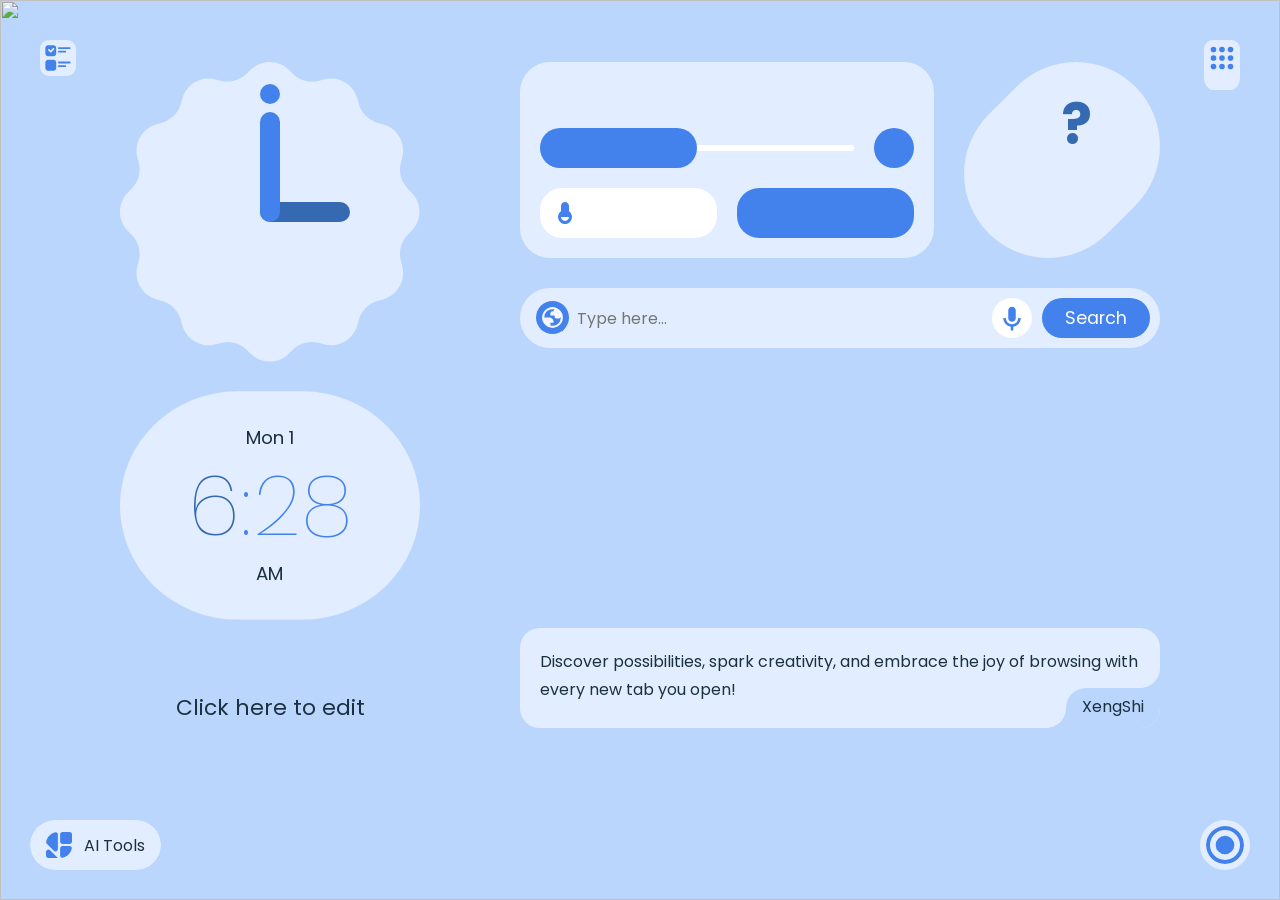
==== index.html @ 5e5c8380 "Add files via upload" ====
<!--
     Material You NewTab
     Copyright (c) 2023-2025 XengShi
     Licensed under the GNU General Public License v3.0 (GPL-3.0)
     You should have received a copy of the GNU General Public License along with this program.
     If not, see <https://www.gnu.org/licenses/>.
-->

<!DOCTYPE html>
<html lang="en">
  <head>
    <meta charset="UTF-8" />
    <meta content="width=device-width, initial-scale=1.0" name="viewport" />
    <meta
      name="google-site-verification"
      content="f80bboVVkBBgR-pRl_jZR6dnG7tuaYD4Fv4fSr3IhZE"
    />
    <title>New Tab</title>
    <link href="style.css" rel="stylesheet" />
    <link
      href="./favicon/icon48.png"
      id="favicon"
      rel="icon"
      type="image/png"
    />
    <style id="iconStyle"></style>
    <link
      rel="stylesheet"
      href="https://cdnjs.cloudflare.com/ajax/libs/weather-icons/2.0.12/css/weather-icons.min.css"
    />
    <script src="./scripts/Sortable.min.js"></script>

    <!-- SCRIPTS -->
    <script src="scripts/preload.js"></script>
    <script defer src="scripts/languages.js"></script>
    <script defer src="scripts/save-load-states.js"></script>
    <script defer src="scripts/menu-shortcut-page.js"></script>
    <!-- <script defer src="scripts/theme.js"></script> -->
    <script defer src="scripts/alert-modal.js"></script>
    <script defer src="scripts/wallpaper.js"></script>
    <script defer src="scripts/clock.js"></script>
    <script defer src="scripts/weather.js"></script>
    <script defer src="scripts/custom-text.js"></script>
    <script defer src="scripts/browser-utils.js"></script>
    <script defer src="scripts/search.js"></script>
    <script defer src="scripts/quotes.js"></script>
    <script defer src="scripts/shortcuts.js"></script>
    <script defer src="scripts/script.js"></script>
    <script defer src="scripts/search-suggestions.js"></script>
    <script defer src="scripts/ai-tools.js"></script>
    <script defer src="scripts/bookmarks.js"></script>
    <script defer src="scripts/todo-list.js"></script>
    <script defer src="scripts/google-apps.js"></script>
    <script defer src="scripts/voice-search.js"></script>
    <script defer src="scripts/backup-restore.js"></script>

    <!-- LANGUAGES SCRIPTS -->
    <script src="locales/pt.js"></script>
    <script src="locales/en.js"></script>
    <script src="locales/np.js"></script>
    <script src="locales/es.js"></script>
    <script src="locales/hi.js"></script>
    <script src="locales/hu.js"></script>
    <script src="locales/zh.js"></script>
    <script src="locales/zh_TW.js"></script>
    <script src="locales/cs.js"></script>
    <script src="locales/it.js"></script>
    <script src="locales/tr.js"></script>
    <script src="locales/bn.js"></script>
    <script src="locales/vi.js"></script>
    <script src="locales/ru.js"></script>
    <script src="locales/uz.js"></script>
    <script src="locales/ja.js"></script>
    <script src="locales/ko.js"></script>
    <script src="locales/idn.js"></script>
    <script src="locales/mr.js"></script>
    <script src="locales/fr.js"></script>
    <script src="locales/az.js"></script>
    <script src="locales/sl.js"></script>
    <script src="locales/ur.js"></script>
    <script src="locales/de.js"></script>
    <script src="locales/fa.js"></script>
  </head>

  <body>
    <!-- --------------------- Loading Screen Starting --------------------- -->
    <img src="./images/Loading.png" id="LoadingScreen" fetchpriority="high" />
    <!-- --------------------- ToDo List Setup Starting --------------------- -->
    <!-- ToDo Icon -->
    <div class="todoListCont" id="todoListCont">
      <svg
        id="todoIcon"
        xmlns="http://www.w3.org/2000/svg"
        class="dot-icon"
        width="36"
        height="36"
        viewBox="0 0 32 32"
      >
        <g style="transform: scale(0.85); transform-origin: center">
          <path
            d="M11,30H5c-1.7,0-3-1.3-3-3v-6c0-1.7,1.3-3,3-3h6c1.7,0,3,1.3,3,3v6C14,28.7,12.7,30,11,30z"
          />
          <path
            d="M29,6H17c-0.6,0-1-0.4-1-1s0.4-1,1-1h12c0.6,0,1,0.4,1,1S29.6,6,29,6z"
          />
          <path
            d="M24,10h-7c-0.6,0-1-0.4-1-1s0.4-1,1-1h7c0.6,0,1,0.4,1,1S24.6,10,24,10z"
          />
          <path
            d="M29,22H17c-0.6,0-1-0.4-1-1s0.4-1,1-1h12c0.6,0,1,0.4,1,1S29.6,22,29,22z"
          />
          <path
            d="M24,26h-7c-0.6,0-1-0.4-1-1s0.4-1,1-1h7c0.6,0,1,0.4,1,1S24.6,26,24,26z"
          />
          <path
            d="M11,2H5C3.3,2,2,3.3,2,5v6c0,1.7,1.3,3,3,3h6c1.7,0,3-1.3,3-3V5C14,3.3,12.7,2,11,2z M11.7,6.7l-3,3C8.5,9.9,8.3,10,8,10 S7.5,9.9,7.3,9.7l-2-2c-0.4-0.4-0.4-1,0-1.4s1-0.4,1.4,0L8,7.6l2.3-2.3c0.4-0.4,1-0.4,1.4,0S12.1,6.3,11.7,6.7z"
          />
        </g>
      </svg>
      <!-- Text to appear on hover -->
      <span class="tooltip-text" id="todoListHover">ToDo List</span>
    </div>

    <!-- Centered Icon Container -->
    <div id="todoContainer" class="todo-container" style="display: none">
      <h2 id="todoListHeading">To Do List</h2>
      <div class="searchbar-content">
        <input
          id="todoInput"
          placeholder="Add task..."
          type="text"
          autocomplete="off"
        />
        <div class="searchControls">
          <!-- Add Button -->
          <button id="todoAdd">+</button>
        </div>
      </div>
      <ul class="todolist" id="todoullist"></ul>
    </div>

    <!-- --------------------- Bookmark System --------------------- -->
    <div style="display: none">
      <svg
        id="folderIconTemplate"
        xmlns="http://www.w3.org/2000/svg"
        width="18"
        height="18"
        viewBox="0 0 24 24"
      >
        <path
          fill="none"
          stroke="currentColor"
          stroke-linecap="round"
          stroke-linejoin="round"
          stroke-width="2"
          d="M3 6v10.8c0 1.12 0 1.68.218 2.108a2 2 0 0 0 .874.874c.427.218.987.218 2.105.218h11.606c1.118 0 1.677 0 2.104-.218c.377-.192.683-.498.875-.874C21 18.48 21 17.92 21 16.8V9.2c0-1.12 0-1.68-.218-2.108a2 2 0 0 0-.874-.874C19.48 6 18.92 6 17.8 6H12M3 6h9M3 6a2 2 0 0 1 2-2h3.675c.489 0 .734 0 .964.055q.308.075.578.24c.202.124.375.297.72.643L12 6"
        />
      </svg>
    </div>

    <div class="bookmark-button" id="bookmarkButton">
      <svg
        xmlns="http://www.w3.org/2000/svg"
        width="24"
        height="24"
        viewBox="0 0 24 24"
      >
        <path
          fill-rule="evenodd"
          d="M7 2a3 3 0 0 0-3 3v15.138a1.5 1.5 0 0 0 2.244 1.303l5.26-3.006a1 1 0 0 1 .992 0l5.26 3.006A1.5 1.5 0 0 0 20 20.138V5a3 3 0 0 0-3-3z"
          clip-rule="evenodd"
        />
      </svg>
      <!-- Text to appear on hover -->
      <span class="tooltip-text" id="bookmarksHover">Bookmarks</span>
    </div>
    <div id="bookmarksContainer">
      <div id="bookmarkSidebar" class="bookmark-sidebar">
        <div class="topOutRoundCorner">
          <svg
            fill="none"
            height="100%"
            viewBox="0 0 30 30"
            width="100%"
            xmlns="http://www.w3.org/2000/svg"
          >
            <g clip-path="url(#clip0_208_15)">
              <path
                class="lessDark"
                clip-rule="evenodd"
                d="M30 0L0 0C16.5685 0 30 13.4315 30 30L30 0Z"
                fill="#FF429D"
                fill-rule="evenodd"
              />
            </g>
            <defs>
              <clipPath id="clip0_208_15">
                <rect fill="white" height="30" width="30" />
              </clipPath>
            </defs>
          </svg>
        </div>

        <div class="bookmark-sidebar-header">
          <h2 id="bookmarksHeading">Bookmarks</h2>
        </div>
        <div class="bookmark-search-container">
          <input
            type="text"
            id="bookmarkSearch"
            placeholder="Search bookmark"
          />
          <button id="clearSearchButton">✖</button>
        </div>
        <!-- Adding Sorting buttons along with View Container -->
        <div class="bookmark-controls-container">
          <div class="bookmark-control-group">
            <h3 id="bookmarkSortBy">Sort by</h3>
            <div class="button-group">
              <button id="sortAlphabetical" class="bookmark-sort-button active">
                A-Z
              </button>
              <button id="sortTimeAdded" class="bookmark-sort-button">
                Old-New
              </button>
            </div>
          </div>

          <div class="bookmark-control-group">
            <h3 id="bookmarkViewAs">View as</h3>
            <div class="button-group">
              <input type="checkbox" id="bookmarkGridCheckbox" hidden />
              <button id="bookmarkViewGrid" class="bookmark-view-as-button">
                Grid
              </button>
              <button id="bookmarkViewList" class="bookmark-view-as-button">
                List
              </button>
            </div>
          </div>
        </div>
        <ul id="bookmarkList"></ul>
      </div>
    </div>

    <!-- Edit Bookmark Modal -->
    <div id="editBookmarkModal">
      <div class="modal-content">
        <h2 id="editBookmarkHeading">Edit Bookmark</h2>

        <img id="editBookmarkFavicon" src="" alt="Favicon" />

        <div class="floating-label-field">
          <input type="text" id="editBookmarkName" autocomplete="off" />
          <label for="editBookmarkName" id="editBookmarkNameLabel"
            >Bookmark Name</label
          >
        </div>

        <div class="floating-label-field">
          <input type="url" id="editBookmarkURL" autocomplete="off" />
          <label for="editBookmarkURL" id="editBookmarkURLLabel"
            >Bookmark URL</label
          >
        </div>

        <div class="modal-buttons">
          <button id="saveBookmarkChanges">Save</button>
          <button id="cancelBookmarkEdit">Cancel</button>
        </div>
      </div>
    </div>

    <!----------------------- End of Bookmark System ----------------------->

    <!----------------------- Google App Menu Setup Starting ----------------------->
    <!-- 9 Dot Icon -->
    <div class="googleAppsCont" id="googleAppsCont">
      <svg
        class="dot-icon"
        xmlns="http://www.w3.org/2000/svg"
        width="36"
        height="36"
        viewBox="0 0 24 24"
      >
        <path
          d="M8 6a2 2 0 1 1-4 0 2 2 0 0 1 4 0m0 6a2 2 0 1 1-4 0 2 2 0 0 1 4 0m-2 8a2 2 0 1 0 0-4 2 2 0 0 0 0 4m8-14a2 2 0 1 1-4 0 2 2 0 0 1 4 0m-2 8a2 2 0 1 0 0-4 2 2 0 0 0 0 4m2 4a2 2 0 1 1-4 0 2 2 0 0 1 4 0m4-10a2 2 0 1 0 0-4 2 2 0 0 0 0 4m2 4a2 2 0 1 1-4 0 2 2 0 0 1 4 0m-2 8a2 2 0 1 0 0-4 2 2 0 0 0 0 4"
        />
      </svg>
      <!-- Text to appear on hover -->
      <span class="tooltip-text" id="googleAppsHover">Google Apps</span>
    </div>

    <!-- Centered Icon Container -->
    <div id="iconContainer" class="icon-container" style="display: none">
      <a href="https://myaccount.google.com/" class="icon-item">
        <div class="menuicon">
          <svg
            xmlns="http://www.w3.org/2000/svg"
            width="46"
            height="46"
            viewBox="0 0 24 24"
          >
            <path
              fill="currentColor"
              d="M12 4c-4.42 0-8 3.58-8 8c0 1.95.7 3.73 1.86 5.12a9.95 9.95 0 0 1 12.28 0A7.96 7.96 0 0 0 20 12c0-4.42-3.58-8-8-8m0 9c-1.93 0-3.5-1.57-3.5-3.5S10.07 6 12 6s3.5 1.57 3.5 3.5S13.93 13 12 13"
              opacity="0.3"
            />
            <path
              fill="currentColor"
              d="M12 2C6.48 2 2 6.48 2 12s4.48 10 10 10s10-4.48 10-10S17.52 2 12 2m0 18c-1.74 0-3.34-.56-4.65-1.5C8.66 17.56 10.26 17 12 17s3.34.56 4.65 1.5c-1.31.94-2.91 1.5-4.65 1.5m6.14-2.88a9.95 9.95 0 0 0-12.28 0A7.96 7.96 0 0 1 4 12c0-4.42 3.58-8 8-8s8 3.58 8 8c0 1.95-.7 3.73-1.86 5.12"
            />
            <path
              fill="currentColor"
              d="M12 5.93c-1.93 0-3.5 1.57-3.5 3.5s1.57 3.5 3.5 3.5s3.5-1.57 3.5-3.5s-1.57-3.5-3.5-3.5m0 5c-.83 0-1.5-.67-1.5-1.5s.67-1.5 1.5-1.5s1.5.67 1.5 1.5s-.67 1.5-1.5 1.5"
            />
          </svg>
        </div>
        <div class="label short">Account</div>
      </a>
      <a href="https://google.com/" class="icon-item">
        <div class="menuicon">
          <svg
            xmlns="http://www.w3.org/2000/svg"
            width="43"
            height="43"
            viewBox="-2 -2 24 24"
          >
            <path
              fill="currentColor"
              d="M4.376 8.068A6 6 0 0 0 4.056 10c0 .734.132 1.437.376 2.086a5.946 5.946 0 0 0 8.57 3.045h.001a5.96 5.96 0 0 0 2.564-3.043H10.22V8.132h9.605a10 10 0 0 1-.044 3.956a10 10 0 0 1-3.52 5.71A9.96 9.96 0 0 1 10 20A9.998 9.998 0 0 1 1.118 5.401A10 10 0 0 1 10 0c2.426 0 4.651.864 6.383 2.302l-3.24 2.652a5.948 5.948 0 0 0-8.767 3.114"
            />
          </svg>
        </div>
        <div class="label short">Search</div>
      </a>
      <a href="https://www.youtube.com/" class="icon-item">
        <div class="menuicon">
          <svg
            xmlns="http://www.w3.org/2000/svg"
            width="47"
            height="47"
            viewBox="1 0 24 24"
          >
            <g fill="none" fill-rule="evenodd">
              <path
                d="m12.593 23.258l-.011.002l-.071.035l-.02.004l-.014-.004l-.071-.035q-.016-.005-.024.005l-.004.01l-.017.428l.005.02l.01.013l.104.074l.015.004l.012-.004l.104-.074l.012-.016l.004-.017l-.017-.427q-.004-.016-.017-.018m.265-.113l-.013.002l-.185.093l-.01.01l-.003.011l.018.43l.005.012l.008.007l.201.093q.019.005.029-.008l.004-.014l-.034-.614q-.005-.018-.02-.022m-.715.002a.02.02 0 0 0-.027.006l-.006.014l-.034.614q.001.018.017.024l.015-.002l.201-.093l.01-.008l.004-.011l.017-.43l-.003-.012l-.01-.01z"
              />
              <path
                fill="currentColor"
                d="M12 4c.855 0 1.732.022 2.582.058l1.004.048l.961.057l.9.061l.822.064a3.8 3.8 0 0 1 3.494 3.423l.04.425l.075.91c.07.943.122 1.971.122 2.954s-.052 2.011-.122 2.954l-.075.91l-.04.425a3.8 3.8 0 0 1-3.495 3.423l-.82.063l-.9.062l-.962.057l-1.004.048A62 62 0 0 1 12 20a62 62 0 0 1-2.582-.058l-1.004-.048l-.961-.057l-.9-.062l-.822-.063a3.8 3.8 0 0 1-3.494-3.423l-.04-.425l-.075-.91A41 41 0 0 1 2 12c0-.983.052-2.011.122-2.954l.075-.91l.04-.425A3.8 3.8 0 0 1 5.73 4.288l.821-.064l.9-.061l.962-.057l1.004-.048A62 62 0 0 1 12 4m-2 5.575v4.85c0 .462.5.75.9.52l4.2-2.425a.6.6 0 0 0 0-1.04l-4.2-2.424a.6.6 0 0 0-.9.52Z"
              />
            </g>
          </svg>
        </div>
        <div class="label short">YouTube</div>
      </a>
      <a href="https://mail.google.com/" class="icon-item">
        <div class="menuicon">
          <svg
            xmlns="http://www.w3.org/2000/svg"
            width="46"
            height="46"
            viewBox="1 0 24 24"
          >
            <path
              fill="currentColor"
              d="M20 18h-2V9.25L12 13L6 9.25V18H4V6h1.2l6.8 4.25L18.8 6H20m0-2H4c-1.11 0-2 .89-2 2v12a2 2 0 0 0 2 2h16a2 2 0 0 0 2-2V6a2 2 0 0 0-2-2"
            />
          </svg>
        </div>
        <div class="label short">Gmail</div>
      </a>
      <a href="https://music.youtube.com/" class="icon-item">
        <div class="menuicon">
          <svg
            xmlns="http://www.w3.org/2000/svg"
            width="45"
            height="45"
            viewBox="1 0 24 24"
          >
            <g fill="currentColor" fill-rule="evenodd" clip-rule="evenodd">
              <path
                d="M8.217 8.286C9.265 7.254 10.514 6.743 12 6.743s2.735.51 3.783 1.543s1.562 2.258 1.562 3.714s-.514 2.68-1.562 3.713s-2.297 1.543-3.783 1.543s-2.735-.51-3.783-1.543S6.655 13.455 6.655 12s.514-2.682 1.562-3.714m6.977 3.715L10 14.91V9.088z"
              />
              <path
                d="M19.071 18.966Q22.001 16.08 22 12q0-4.081-2.929-6.967Q16.141 2.147 12 2.147T4.929 5.033T2 12q0 4.08 2.929 6.966q2.93 2.886 7.071 2.886q4.142 0 7.071-2.886M12 5.433c-1.827 0-3.407.644-4.702 1.92C6.002 8.63 5.345 10.19 5.345 12c0 1.809.657 3.37 1.953 4.646c1.295 1.276 2.874 1.92 4.702 1.92s3.407-.644 4.702-1.92c1.296-1.276 1.953-2.837 1.953-4.646c0-1.81-.657-3.37-1.953-4.647c-1.295-1.276-2.875-1.92-4.702-1.92"
              />
            </g>
          </svg>
        </div>
        <div class="label short">YTMusic</div>
      </a>
      <a href="https://maps.google.com/" class="icon-item">
        <div class="menuicon">
          <svg
            width="36"
            height="36"
            viewBox="0 0 16 16"
            xmlns="http://www.w3.org/2000/svg"
          >
            <path
              fill="currentColor"
              d="m 8 0 c -3.3125 0 -6 2.6875 -6 6 c 0.007812 0.710938 0.136719 1.414062 0.386719 2.078125 l -0.015625 -0.003906 c 0.636718 1.988281 3.78125 5.082031 5.625 6.929687 h 0.003906 v -0.003906 c 1.507812 -1.507812 3.878906 -3.925781 5.046875 -5.753906 c 0.261719 -0.414063 0.46875 -0.808594 0.585937 -1.171875 l -0.019531 0.003906 c 0.25 -0.664063 0.382813 -1.367187 0.386719 -2.078125 c 0 -3.3125 -2.683594 -6 -6 -6 z m 0 3.691406 c 1.273438 0 2.308594 1.035156 2.308594 2.308594 s -1.035156 2.308594 -2.308594 2.308594 c -1.273438 -0.003906 -2.304688 -1.035156 -2.304688 -2.308594 c -0.003906 -1.273438 1.03125 -2.304688 2.304688 -2.308594 z m 0 0"
            />
          </svg>
        </div>
        <div class="label short">Maps</div>
      </a>
      <a href="https://play.google.com/" class="icon-item">
        <div class="menuicon">
          <svg
            xmlns="http://www.w3.org/2000/svg"
            width="38"
            height="38"
            viewBox="0 0 16 16"
          >
            <path
              fill="currentColor"
              d="M14.222 9.374c1.037-.61 1.037-2.137 0-2.748L11.528 5.04 8.32 8l3.207 2.96zm-3.595 2.116L7.583 8.68 1.03 14.73c.201 1.029 1.36 1.61 2.303 1.055zM1 13.396V2.603L6.846 8zM1.03 1.27l6.553 6.05 3.044-2.81L3.333.215C2.39-.341 1.231.24 1.03 1.27"
            />
          </svg>
        </div>
        <div class="label short">Play</div>
      </a>
      <a href="https://drive.google.com/" class="icon-item">
        <div class="menuicon">
          <svg
            xmlns="http://www.w3.org/2000/svg"
            width="40"
            height="40"
            viewBox="0 0 24 24"
          >
            <path
              fill="currentColor"
              d="M12.01 1.485c-2.082 0-3.754.02-3.743.047.01.02 1.708 3.001 3.774 6.62l3.76 6.574h3.76c2.081 0 3.753-.02 3.742-.047-.005-.02-1.708-3.001-3.775-6.62l-3.76-6.574zm-4.76 1.73a789.828 789.861 0 0 0-3.63 6.319L0 15.868l1.89 3.298 1.885 3.297 3.62-6.335 3.618-6.33-1.88-3.287C8.1 4.704 7.255 3.22 7.25 3.214zm2.259 12.653-.203.348c-.114.198-.96 1.672-1.88 3.287a423.93 423.948 0 0 1-1.698 2.97c-.01.026 3.24.042 7.222.042h7.244l1.796-3.157c.992-1.734 1.85-3.23 1.906-3.323l.104-.167h-7.249z"
            />
          </svg>
        </div>
        <div class="label short">Drive</div>
      </a>
      <a href="https://photos.google.com/" class="icon-item">
        <div class="menuicon">
          <svg
            xmlns="http://www.w3.org/2000/svg"
            width="42"
            height="42"
            viewBox="0 0 256 256"
          >
            <g fill="currentColor">
              <path
                d="M192 88a63.7 63.7 0 0 1-14 40h-50V24a64 64 0 0 1 64 64M64 168a64 64 0 0 0 64 64V128H78a63.7 63.7 0 0 0-14 40"
                opacity=".2"
              />
              <path
                d="M232 120h-39.51A72 72 0 0 0 128 16a8 8 0 0 0-8 8v39.51A72 72 0 0 0 16 128a8 8 0 0 0 8 8h39.51A72 72 0 0 0 128 240a8 8 0 0 0 8-8v-39.51A72 72 0 0 0 240 128a8 8 0 0 0-8-8M120 223.43A56.09 56.09 0 0 1 72 168a55.3 55.3 0 0 1 10-32h38ZM120 120H32.57A56.09 56.09 0 0 1 88 72a55.3 55.3 0 0 1 32 10Zm16-87.43A56.09 56.09 0 0 1 184 88a55.3 55.3 0 0 1-10 32h-38ZM168 184a55.3 55.3 0 0 1-32-10v-38h87.43A56.09 56.09 0 0 1 168 184"
              />
            </g>
          </svg>
        </div>
        <div class="label short">Photos</div>
      </a>
      <a href="https://translate.google.com/" class="icon-item">
        <div class="menuicon">
          <svg
            xmlns="http://www.w3.org/2000/svg"
            width="40"
            height="40"
            viewBox="0 0 24 24"
          >
            <path
              fill="currentColor"
              d="m12 22-1-3H4q-.825 0-1.412-.587T2 17V4q0-.825.588-1.412T4 2h6l.875 3H20q.875 0 1.438.563T22 7v13q0 .825-.562 1.413T20 22zm-4.85-7.4q1.725 0 2.838-1.112T11.1 10.6q0-.2-.012-.362t-.063-.338h-3.95v1.55H9.3q-.2.7-.763 1.088t-1.362.387q-.975 0-1.675-.7T4.8 10.5t.7-1.725 1.675-.7q.45 0 .85.163t.725.487L9.975 7.55Q9.45 7 8.712 6.7T7.15 6.4q-1.675 0-2.863 1.188T3.1 10.5t1.188 2.913T7.15 14.6m6.7.5.55-.525q-.35-.425-.637-.825t-.563-.85zm1.25-1.275q.7-.825 1.063-1.575t.487-1.175h-3.975l.3 1.05h1q.2.375.475.813t.65.887M13 21h7q.45 0 .725-.288T21 20V7q0-.45-.275-.725T20 6h-8.825l1.175 4.05h1.975V9h1.025v1.05H19v1.025h-1.275q-.25.95-.75 1.85T15.8 14.6l2.725 2.675L17.8 18l-2.7-2.7-.9.925L15 19z"
            />
          </svg>
        </div>
        <div class="label short">Translate</div>
      </a>
      <a href="https://calendar.google.com/" class="icon-item">
        <div class="menuicon">
          <svg
            xmlns="http://www.w3.org/2000/svg"
            width="36"
            height="36"
            viewBox="0 0 24 24"
          >
            <path
              fill="currentColor"
              d="M18.316 5.684H24v12.632h-5.684zM5.684 24h12.632v-5.684H5.684zM18.316 5.684V0H1.895A1.894 1.894 0 0 0 0 1.895v16.421h5.684V5.684zm-7.207 6.25v-.065q.407-.216.687-.617c.28-.401.279-.595.279-.982q0-.568-.3-1.025a2.05 2.05 0 0 0-.832-.714 2.7 2.7 0 0 0-1.197-.257q-.9 0-1.481.467-.579.467-.793 1.078l1.085.452q.13-.374.413-.633.284-.258.767-.257.495 0 .816.264a.86.86 0 0 1 .322.703q0 .495-.36.778t-.886.284h-.567v1.085h.633q.611 0 1.02.327.407.327.407.843 0 .505-.387.832c-.387.327-.565.327-.924.327q-.527 0-.897-.311-.372-.312-.521-.881l-1.096.452q.268.923.977 1.401.707.479 1.538.477a2.84 2.84 0 0 0 1.293-.291q.574-.29.902-.794.327-.505.327-1.149 0-.643-.344-1.105a2.07 2.07 0 0 0-.881-.689m2.093-1.931.602.913L15 10.045v5.744h1.187V8.446h-.827zM22.105 0h-3.289v5.184H24V1.895A1.894 1.894 0 0 0 22.105 0m-3.289 23.5 4.684-4.684h-4.684zM0 22.105C0 23.152.848 24 1.895 24h3.289v-5.184H0z"
            />
          </svg>
        </div>
        <div class="label short">Calendar</div>
      </a>
      <a href="https://meet.google.com/" class="icon-item">
        <div class="menuicon">
          <svg
            xmlns="http://www.w3.org/2000/svg"
            viewBox="0 0 50 50"
            width="41"
            height="41"
          >
            <path
              fill="currentColor"
              d="M2 18L2 32 12 32 12 18zM39 9v4.31l-10 9V16H14V6h22C37.66 6 39 7.34 39 9zM29 27.69l10 9V41c0 1.66-1.34 3-3 3H14V34h15V27.69zM12 34v10H5c-1.657 0-3-1.343-3-3v-7H12zM12 6L12 16 2 16zM29 25L39 16 39 34zM49 9.25v31.5c0 .87-1.03 1.33-1.67.75L41 35.8V14.2l6.33-5.7C47.97 7.92 49 8.38 49 9.25z"
            />
          </svg>
        </div>
        <div class="label short">Meet</div>
      </a>
      <a href="https://chat.google.com/" class="icon-item">
        <div class="menuicon">
          <svg
            xmlns="http://www.w3.org/2000/svg"
            width="36"
            height="36"
            viewBox="0 0 24 24"
          >
            <path
              fill="currentColor"
              d="M1.637 0C.733 0 0 .733 0 1.637v16.5c0 .904.733 1.636 1.637 1.636h3.955v3.323c0 .804.97 1.207 1.539.638l3.963-3.96h11.27c.903 0 1.636-.733 1.636-1.637V5.592L18.408 0Zm3.955 5.592h12.816v8.59H8.455l-2.863 2.863Z"
            />
          </svg>
        </div>
        <div class="label short">Chat</div>
      </a>
      <a href="https://news.google.com/" class="icon-item">
        <div class="menuicon">
          <svg
            xmlns="http://www.w3.org/2000/svg"
            width="40"
            height="40"
            viewBox="0 0 24 24"
          >
            <path
              fill="currentColor"
              d="M21.267 21.2a.614.614 0 0 1-.613.613H3.344a.614.614 0 0 1-.612-.613V8.115a.614.614 0 0 1 .613-.613h17.309a.614.614 0 0 1 .613.613zm-3.032-3.42v-1.195a.08.08 0 0 0-.08-.08h-5.373v1.361h5.373a.08.08 0 0 0 .08-.083zm.817-2.587v-1.201a.08.08 0 0 0-.079-.082h-6.19v1.362h6.189a.08.08 0 0 0 .08-.078v-.004zm-.817-2.588V11.4a.08.08 0 0 0-.08-.08h-5.373v1.361h5.373a.08.08 0 0 0 .08-.079zM8.15 14.045v1.226h1.77c-.145.748-.804 1.292-1.77 1.292a1.976 1.976 0 0 1 0-3.95 1.77 1.77 0 0 1 1.253.49l.934-.932a3.14 3.14 0 0 0-2.187-.853 3.268 3.268 0 1 0 0 6.537c1.89 0 3.133-1.328 3.133-3.197a4 4 0 0 0-.052-.619zM2.27 7.654a.616.616 0 0 1 .613-.613h12.154l-1.269-3.49a.595.595 0 0 0-.743-.383L.368 7.775a.594.594 0 0 0-.323.775l2.225 6.112za.616.616 0 0 1 .613-.613h12.154l-1.269-3.49a.595.595 0 0 0-.743-.383L.368 7.775a.594.594 0 0 0-.323.775l2.225 6.112zm21.312-.31-8.803-2.37.751 2.067h5.584a.614.614 0 0 1 .613.613v8.794l2.247-8.365a.59.59 0 0 0-.392-.74m-4.496-1.675V2.795a.61.61 0 0 0-.611-.608H5.524a.61.61 0 0 0-.616.605v2.837l8.39-3.052a.594.594 0 0 1 .743.39l.544 1.497z"
            />
          </svg>
        </div>
        <div class="label short">News</div>
      </a>
      <a href="https://contacts.google.com/" class="icon-item">
        <div class="menuicon">
          <svg
            xmlns="http://www.w3.org/2000/svg"
            width="40"
            height="40"
            viewBox="0 0 24 24"
          >
            <path
              fill="currentColor"
              d="M4.625 22q-.4 0-.725-.325t-.325-.725v-2.625q0-2.25 1.4-3.975t3.6-2.2q-1 .7-1.55 1.762t-.55 2.288v4.75q0 .275.075.55t.25.5zM8.3 22q-.425 0-.737-.312t-.313-.738V16.2q0-1.75 1.238-2.975T11.475 12H16.2q1.75 0 2.975 1.225T20.4 16.2v1.6q0 1.75-1.225 2.975T16.2 22zM12 9.9q-1.65 0-2.8-1.15t-1.15-2.8 1.15-2.8T12 2t2.8 1.15 1.15 2.8-1.15 2.8T12 9.9"
            />
          </svg>
        </div>
        <div class="label short">Contacts</div>
      </a>
      <a href="https://myadcenter.google.com/" class="icon-item">
        <div class="menuicon">
          <svg
            xmlns="http://www.w3.org/2000/svg"
            width="40"
            height="40"
            viewBox="0 0 24 24"
          >
            <path
              fill="currentColor"
              d="M10.275 12q-.7 0-1.15-.525T8.8 10.25l.3-1.8q.2-1.075 1.013-1.763T12 6q1.1 0 1.913.688t1.012 1.762l.3 1.8q.125.7-.325 1.225T13.75 12zm.6-2h2.275l-.2-1.225q-.05-.35-.325-.562T12 8t-.612.213-.313.562zM3.1 12.975q-.575.025-.988-.225t-.537-.775q-.05-.225-.025-.45t.125-.425q0 .025-.025-.1-.05-.05-.25-.6-.05-.3.075-.575T1.8 9.35l.05-.05q.05-.475.388-.8t.837-.325q.075 0 .475.1l.075-.025q.125-.125.325-.187T4.375 8q.275 0 .488.088t.337.262q.025 0 .038.013t.037.012q.35.025.612.212t.388.513q.05.175.038.338t-.063.312q0 .025.025.1.175.175.275.388t.1.437q0 .1-.15.525-.025.05 0 .1l.05.4q0 .525-.437.9t-1.063.375zM20 13q-.825 0-1.412-.587T18 11q0-.3.088-.562t.237-.513l-.7-.625q-.25-.2-.088-.5T18 8.5h2q.825 0 1.413.588T22 10.5v.5q0 .825-.587 1.413T20 13M0 17v-.575q0-1.1 1.113-1.763T4 14q.325 0 .625.013t.575.062q-.35.5-.525 1.075T4.5 16.375V18H1q-.425 0-.712-.288T0 17m6 0v-.625q0-1.625 1.663-2.625t4.337-1q2.7 0 4.35 1T18 16.375V17q0 .425-.288.713T17 18H7q-.425 0-.712-.288T6 17m14-3q1.8 0 2.9.663t1.1 1.762V17q0 .425-.288.713T23 18h-3.5v-1.625q0-.65-.162-1.225t-.488-1.075q.275-.05.563-.062T20 14m-8 .75q-1.425 0-2.55.375T8.125 16H15.9q-.225-.5-1.338-.875T12 14.75M12.025 9"
            />
          </svg>
        </div>
        <div class="label short one">My Ad Ce...</div>
        <div class="label full">My Ad<br />Center</div>
      </a>
      <a href="https://business.google.com/" class="icon-item">
        <div class="menuicon">
          <svg
            xmlns="http://www.w3.org/2000/svg"
            width="40"
            height="40"
            viewBox="0 0 24 24"
          >
            <path
              fill="currentColor"
              d="M22 8.5c0 1.37-1.12 2.5-2.5 2.5S17 9.87 17 8.5c0 1.37-1.12 2.5-2.5 2.5S12 9.87 12 8.5c0 1.37-1.12 2.5-2.5 2.5S7 9.87 7 8.5C7 9.87 5.88 11 4.5 11S2 9.87 2 8.5l1.39-5.42S3.68 2 4.7 2h14.6c1.02 0 1.31 1.08 1.31 1.08zm-1 3.7V20c0 1.1-.9 2-2 2H5c-1.1 0-2-.9-2-2v-7.8a3.96 3.96 0 0 0 4-.58c.69.55 1.56.88 2.5.88.95 0 1.82-.33 2.5-.88.69.55 1.56.88 2.5.88.95 0 1.82-.33 2.5-.88.68.55 1.56.88 2.5.88.53 0 1.04-.11 1.5-.3m-2 5.13c0-.2 0-.41-.05-.63l-.03-.16h-2.97v1.17h1.81c-.06.22-.14.44-.31.62-.33.33-.78.51-1.26.51-.5 0-.99-.21-1.35-.56-.69-.71-.69-1.86.02-2.58.69-.7 1.83-.7 2.55-.03l.14.13.84-.85-.16-.14c-.56-.52-1.3-.81-2.08-.81h-.01c-.81 0-1.57.31-2.14.87-.59.58-.92 1.34-.92 2.13 0 .8.31 1.54.88 2.09a3.2 3.2 0 0 0 2.22.91h.02c.8 0 1.51-.29 2.03-.8.47-.48.77-1.2.77-1.87"
            />
          </svg>
        </div>
        <div class="label short one">Business ...</div>
        <div class="label full">Business<br />Profile</div>
      </a>
      <a href="https://google.com/shopping/" class="icon-item">
        <div class="menuicon">
          <svg
            xmlns="http://www.w3.org/2000/svg"
            width="39"
            height="39"
            viewBox="0 0 24 24"
          >
            <path
              fill="currentColor"
              d="M11.175 22q-.375 0-.75-.15t-.675-.45L2.6 14.25q-.3-.3-.438-.663t-.137-.737t.138-.75t.437-.675L11.4 2.6q.275-.275.65-.438T12.825 2H20q.825 0 1.413.587T22 4v7.175q0 .4-.15.763t-.425.637L12.6 21.4q-.3.3-.675.45t-.75.15M17.5 8q.625 0 1.063-.437T19 6.5t-.437-1.062T17.5 5t-1.062.438T16 6.5t.438 1.063T17.5 8"
            />
          </svg>
        </div>
        <div class="label short">Shopping</div>
      </a>

      <div class="separator"></div>

      <a href="https://docs.google.com/document/" class="icon-item">
        <div class="menuicon">
          <svg
            xmlns="http://www.w3.org/2000/svg"
            width="39"
            height="39"
            viewBox="0 0 24 24"
          >
            <path
              fill="currentColor"
              d="M14.727 6.727H14V0H4.91c-.905 0-1.637.732-1.637 1.636v20.728c0 .904.732 1.636 1.636 1.636h14.182c.904 0 1.636-.732 1.636-1.636V6.727zm-.545 10.455H7.09v-1.364h7.09v1.364zm2.727-3.273H7.091v-1.364h9.818zm0-3.273H7.091V9.273h9.818zM14.727 6h6l-6-6z"
            />
          </svg>
        </div>
        <div class="label short">Docs</div>
      </a>
      <a href="https://docs.google.com/spreadsheets/" class="icon-item">
        <div class="menuicon">
          <svg
            xmlns="http://www.w3.org/2000/svg"
            width="39"
            height="39"
            viewBox="0 0 24 24"
          >
            <path
              fill="currentColor"
              d="M11.318 12.545H7.91v-1.909h3.41v1.91zM14.728 0v6h6zm1.363 10.636h-3.41v1.91h3.41zm0 3.273h-3.41v1.91h3.41zM20.727 6.5v15.864c0 .904-.732 1.636-1.636 1.636H4.909a1.636 1.636 0 0 1-1.636-1.636V1.636C3.273.732 4.005 0 4.909 0h9.318v6.5zm-3.273 2.773H6.545v7.909h10.91v-7.91zm-6.136 4.636H7.91v1.91h3.41v-1.91z"
            />
          </svg>
        </div>
        <div class="label short">Sheets</div>
      </a>
      <a href="https://docs.google.com/presentation/" class="icon-item">
        <div class="menuicon">
          <svg
            xmlns="http://www.w3.org/2000/svg"
            width="39"
            height="39"
            viewBox="0 0 24 24"
          >
            <path
              fill="currentColor"
              d="M16.09 15.273H7.91v-4.637h8.18zm1.728-8.523h2.91v15.614c0 .904-.733 1.636-1.637 1.636H4.909a1.636 1.636 0 0 1-1.636-1.636V1.636C3.273.732 4.005 0 4.909 0h9.068v6.75zm-.363 2.523H6.545v7.363h10.91zm-2.728-5.979V6h6.001l-6-6v3.294z"
            />
          </svg>
        </div>
        <div class="label short">Slides</div>
      </a>
      <a href="https://docs.google.com/forms/" class="icon-item">
        <div class="menuicon">
          <svg
            xmlns="http://www.w3.org/2000/svg"
            width="39"
            height="39"
            viewBox="0 0 24 24"
          >
            <path
              fill="currentColor"
              d="M14.727 6h6l-6-6zm0 .727H14V0H4.91c-.905 0-1.637.732-1.637 1.636v20.728c0 .904.732 1.636 1.636 1.636h14.182c.904 0 1.636-.732 1.636-1.636V6.727zM7.91 17.318a.819.819 0 1 1 .001-1.638.819.819 0 0 1 0 1.638zm0-3.273a.819.819 0 1 1 .001-1.637.819.819 0 0 1 0 1.637zm0-3.272a.819.819 0 1 1 .001-1.638.819.819 0 0 1 0 1.638zm9 6.409h-6.818v-1.364h6.818zm0-3.273h-6.818v-1.364h6.818zm0-3.273h-6.818V9.273h6.818z"
            />
          </svg>
        </div>
        <div class="label short">Forms</div>
      </a>
      <a href="https://keep.google.com/" class="icon-item">
        <div class="menuicon">
          <svg
            xmlns="http://www.w3.org/2000/svg"
            width="39"
            height="39"
            viewBox="0 0 24 24"
          >
            <path
              fill="currentColor"
              d="M4.908 0c-.904 0-1.635.733-1.635 1.637v20.726c0 .904.732 1.637 1.635 1.637H19.09c.904 0 1.637-.733 1.637-1.637V6.5h-6.5V0zm9.819 0v6h6zM11.97 8.229c.224 0 .571.031.765.072.2.04.576.185.842.312.828.414 1.467 1.164 1.774 2.088.168.511.188 1.34.05 1.865a3.75 3.75 0 0 1-1.277 1.952l-.25.193h-1.87c-2.134 0-1.931.042-2.478-.494a3.35 3.35 0 0 1-.984-1.844c-.148-.766-.053-1.437.32-2.203.19-.399.303-.556.65-.899.68-.679 1.513-1.037 2.458-1.042m-1.866 7.863h3.781v1.328h-3.779v-1.328z"
            />
          </svg>
        </div>
        <div class="label short">Keep</div>
      </a>
      <a href="https://google.com/finance/" class="icon-item">
        <div class="menuicon">
          <svg
            xmlns="http://www.w3.org/2000/svg"
            width="40"
            height="40"
            viewBox="0 0 24 24"
          >
            <path
              fill="currentColor"
              d="M8 11.75V7.5q0-.625.438-1.062T9.5 6t1.063.438T11 7.5v4.25q0 .625-.437 1.063T9.5 13.25t-1.062-.437T8 11.75m5-.225V3.5q0-.625.438-1.062T14.5 2t1.063.438T16 3.5v8.025q0 .75-.462 1.125t-1.038.375-1.037-.375T13 11.525m-10 3.45V11.5q0-.625.438-1.062T4.5 10t1.063.438T6 11.5v3.475q0 .75-.462 1.125t-1.038.375-1.037-.375T3 14.975m2.4 6.075q-.65 0-.913-.612T4.7 19.35l4.1-4.1q.275-.275.663-.3t.687.25L13 17.65l5.6-5.6H18q-.425 0-.712-.288T17 11.05t.288-.712.712-.288h3q.425 0 .713.288t.287.712v3q0 .425-.288.713T21 15.05t-.712-.288T20 14.05v-.6l-6.25 6.25q-.275.275-.663.3t-.687-.25L9.55 17.3 6.1 20.75q-.125.125-.312.213t-.388.087"
            />
          </svg>
        </div>
        <div class="label short">Finance</div>
      </a>
      <a href="https://ads.google.com/" class="icon-item">
        <div class="menuicon">
          <svg
            xmlns="http://www.w3.org/2000/svg"
            width="42"
            height="42"
            viewBox="0 0 48 48"
          >
            <defs>
              <mask id="ipTGoogleAds0">
                <g fill="none" stroke="#fff" stroke-width="4">
                  <path
                    fill="#555"
                    d="M41.355 34.153L29.522 8.776a6 6 0 0 0-10.876 5.072L30.48 39.224a6 6 0 1 0 10.876-5.071Z"
                  />
                  <path
                    stroke-linecap="round"
                    d="M23.438 26.536L17.52 39.224a6 6 0 0 1-7.974 2.902v0a6 6 0 0 1-2.902-7.973L18.374 9"
                  />
                  <circle
                    cx="12.083"
                    cy="36.688"
                    r="6"
                    fill="#555"
                    transform="rotate(25 12.083 36.688)"
                  />
                </g>
              </mask>
            </defs>
            <path
              fill="currentColor"
              d="M0 0h48v48H0z"
              mask="url(#ipTGoogleAds0)"
            />
          </svg>
        </div>
        <div class="label short">Google Ads</div>
      </a>
      <a href="https://analytics.google.com/" class="icon-item">
        <div class="menuicon">
          <svg
            xmlns="http://www.w3.org/2000/svg"
            width="37"
            height="37"
            viewBox="0 0 24 24"
          >
            <path
              fill="currentColor"
              d="M22.84 2.998v17.999a2.983 2.983 0 0 1-2.967 2.998 3 3 0 0 1-.368-.02 3.06 3.06 0 0 1-2.61-3.1V3.12A3.06 3.06 0 0 1 19.51.02a2.983 2.983 0 0 1 3.329 2.978zM4.133 18.055a2.973 2.973 0 1 0 0 5.945 2.973 2.973 0 0 0 0-5.945m7.872-9.01h-.05a3.06 3.06 0 0 0-2.892 3.126v7.985c0 2.167.954 3.482 2.35 3.763a2.978 2.978 0 0 0 3.57-2.927v-8.959a2.983 2.983 0 0 0-2.978-2.988"
            />
          </svg>
        </div>
        <div class="label short one">Google A...</div>
        <div class="label full">Google<br />Analytics</div>
      </a>
      <a href="https://passwords.google.com/" class="icon-item">
        <div class="menuicon">
          <svg
            xmlns="http://www.w3.org/2000/svg"
            width="40"
            height="40"
            viewBox="0 0 24 24"
          >
            <path
              fill="currentColor"
              d="M11.71 10.33C11.01 8.34 9.11 7 7 7c-2.76 0-5 2.24-5 5s2.24 5 5 5c2.11 0 4.01-1.34 4.71-3.33l.23-.67H18v4h2v-4h2v-2H11.94zM7 15c-1.65 0-3-1.35-3-3s1.35-3 3-3 3 1.35 3 3-1.35 3-3 3"
              opacity=".3"
            />
            <path
              fill="currentColor"
              d="M7 5c-3.86 0-7 3.14-7 7s3.14 7 7 7c2.72 0 5.17-1.58 6.32-4H16v4h6v-4h2V9H13.32C12.17 6.58 9.72 5 7 5m15 8h-2v4h-2v-4h-6.06l-.23.67C11.01 15.66 9.11 17 7 17c-2.76 0-5-2.24-5-5s2.24-5 5-5c2.11 0 4.01 1.34 4.71 3.33l.23.67H22zM7 9c-1.65 0-3 1.35-3 3s1.35 3 3 3 3-1.35 3-3-1.35-3-3-3m0 4c-.55 0-1-.45-1-1s.45-1 1-1 1 .45 1 1-.45 1-1 1"
            />
          </svg>
        </div>
        <div class="label short one">Password ...</div>
        <div class="label full">Password<br />Manager</div>
      </a>
      <a href="https://one.google.com/" class="icon-item">
        <div class="menuicon">
          <svg
            xmlns="http://www.w3.org/2000/svg"
            width="43"
            height="43"
            viewBox="0 0 24 24"
          >
            <g
              fill="none"
              stroke="currentColor"
              stroke-linecap="round"
              stroke-linejoin="round"
              stroke-width="2"
            >
              <path d="M11 5v13.982a2 2 0 0 0 4 0V5a2 2 0 1 0-4 0" />
              <path
                d="M6.63 8.407a2.125 2.125 0 0 0-.074 2.944c.77.834 2.051.869 2.862.077l4.95-4.834c.812-.792.846-2.11.076-2.945a1.984 1.984 0 0 0-2.861-.077z"
              />
            </g>
          </svg>
        </div>
        <div class="label short one">Google O...</div>
        <div class="label full">Google<br />One</div>
      </a>
      <a href="https://google.com/travel/" class="icon-item">
        <div class="menuicon">
          <svg
            xmlns="http://www.w3.org/2000/svg"
            width="43"
            height="43"
            viewBox="0 0 24 24"
          >
            <path
              fill="currentColor"
              d="M11 6h2V4h-2zm1 6q-1.9 0-3.625-.788T5 9.45V8q0-.825.588-1.412T7 6h2V3q0-.425.288-.712T10 2h4q.425 0 .713.288T15 3v3h2q.825 0 1.413.588T19 8v1.45q-1.65.975-3.375 1.763T12 12m-5 9q-.825 0-1.412-.587T5 19v-7.3q1.4.85 2.888 1.45t3.112.8V14q0 .425.288.713T12 15t.713-.288T13 14v-.05q1.625-.2 3.113-.8T19 11.7V19q0 .825-.587 1.413T17 21q0 .425-.288.713T16 22q-.4 0-.562-.363T15 21H9q0 .425-.288.713T8 22q-.4 0-.562-.363T7 21"
            />
          </svg>
        </div>
        <div class="label short">Travel</div>
      </a>
      <a href="https://classroom.google.com/" class="icon-item">
        <div class="menuicon">
          <svg
            xmlns="http://www.w3.org/2000/svg"
            width="36"
            height="36"
            viewBox="0 0 24 24"
          >
            <path
              fill="currentColor"
              d="M1.637 1.637C.732 1.637 0 2.369 0 3.273v17.454c0 .904.732 1.636 1.637 1.636h20.726c.905 0 1.637-.732 1.637-1.636V3.273c0-.904-.732-1.636-1.637-1.636zm.545 2.181h19.636v16.364h-2.726v-1.09h-4.91v1.09h-12zM12 8.182a1.636 1.636 0 1 0 0 3.273 1.636 1.636 0 1 0 0-3.273m-4.363 1.91c-.678 0-1.229.55-1.229 1.226a1.228 1.228 0 0 0 2.455 0c0-.677-.549-1.226-1.226-1.226m8.726 0a1.227 1.227 0 1 0 0 2.453 1.227 1.227 0 0 0 0-2.453M12 12.545c-1.179 0-2.413.401-3.148 1.006a4.1 4.1 0 0 0-1.215-.188c-1.314 0-2.729.695-2.729 1.559v.896h14.184v-.896c0-.864-1.415-1.559-2.729-1.559-.41 0-.83.068-1.215.188-.735-.605-1.969-1.006-3.148-1.006"
            />
          </svg>
        </div>
        <div class="label short">Classroom</div>
      </a>
      <a href="https://books.google.com/" class="icon-item">
        <div class="menuicon">
          <svg
            xmlns="http://www.w3.org/2000/svg"
            width="41"
            height="41"
            viewBox="0 0 24 24"
          >
            <path
              fill="currentColor"
              d="M18 22a2 2 0 0 0 2-2V4a2 2 0 0 0-2-2h-6v7L9.5 7.5 7 9V2H6a2 2 0 0 0-2 2v16a2 2 0 0 0 2 2z"
            />
          </svg>
        </div>
        <div class="label short">Books</div>
      </a>
      <a href="https://blogger.com/" class="icon-item">
        <div class="menuicon">
          <svg
            xmlns="http://www.w3.org/2000/svg"
            width="37"
            height="37"
            viewBox="0 0 24 24"
          >
            <path
              fill="currentColor"
              d="M21.976 24H2.026C.9 24 0 23.1 0 21.976V2.026C0 .9.9 0 2.025 0H22.05C23.1 0 24 .9 24 2.025v19.95C24 23.1 23.1 24 21.976 24M12 3.975H9A5.025 5.025 0 0 0 3.975 9v6A5.025 5.025 0 0 0 9 20.024h6A5.025 5.025 0 0 0 20.024 15v-3.975c0-.6-.45-1.05-1.05-1.05H18a.995.995 0 0 1-.976-.976A5.025 5.025 0 0 0 12 3.973zm3.074 12H9c-.525 0-.975-.45-.975-.975s.45-.976.975-.976h6.074c.526 0 .977.45.977.976s-.45.976-.975.976zm-2.55-7.95c.527 0 .976.45.976.975s-.45.975-.975.975h-3.6c-.525 0-.976-.45-.976-.975s.45-.975.975-.975z"
            />
          </svg>
        </div>
        <div class="label short">Blogger</div>
      </a>
      <a href="https://earth.google.com/" class="icon-item">
        <div class="menuicon">
          <svg
            xmlns="http://www.w3.org/2000/svg"
            width="43"
            height="43"
            viewBox="0 0 24 24"
          >
            <path
              fill="currentColor"
              d="M12 12.14c-.91-1.37-1.86-2.36-2.86-2.95-1-.6-1.87-.81-2.64-.64-.73.18-1.36.59-1.86 1.25-.44.59-.64 1.26-.64 2.01V12c0 .78.11 1.58.36 2.39.09.25.14.25.19 0 .12-.62.41-1.08.86-1.36.46-.28 1.06-.27 1.81.02.75.3 1.48.95 2.2 1.9 1.28 1.72 2.78 2.77 4.5 3.14 2.22.32 3.89-.39 5.02-2.09.31-.61.56-1.14.7-1.61.09-.31.05-.34-.14-.09-.47.62-1.1 1.03-1.9 1.2-.8.2-1.71 0-2.74-.5-1.03-.57-1.98-1.5-2.86-2.86m4.97-3.98c-1.56-2.35-3.25-3.66-5.06-3.99-1.44-.22-3 .28-4.69 1.5-.22.16-.32.24-.31.26.02.02.15-.04.4-.16 2.5-1.22 4.91.06 7.22 3.84.5.84 1.02 1.5 1.57 1.97s1.06.75 1.55.84c.48.08.92.08 1.31-.04.39-.13.74-.33 1.04-.61 0-.6-.09-1.27-.31-1.97-.5.12-.95.08-1.34-.12-.39-.18-.85-.71-1.38-1.52M12 2c2.75 0 5.1 1 7.05 2.95S22 9.25 22 12s-1 5.1-2.95 7.05S14.75 22 12 22s-5.1-1-7.05-2.95S2 14.75 2 12s1-5.1 2.95-7.05S9.25 2 12 2"
            />
          </svg>
        </div>
        <div class="label short">Earth</div>
      </a>
      <a href="https://artsandculture.google.com/" class="icon-item">
        <div class="menuicon">
          <svg
            xmlns="http://www.w3.org/2000/svg"
            width="43"
            height="43"
            viewBox="0 0 24 24"
          >
            <path
              fill="currentColor"
              d="M12 2C6.5 2 2 6.5 2 12s4.5 10 10 10 10-4.5 10-10S17.5 2 12 2m5 15H7v-2h10zm-9-3v-3h2v3zm3 0v-3h2v3zm3 0v-3h2v3zm3-4H7V8.5L12 6l5 2.5z"
            />
          </svg>
        </div>
        <div class="label short one">Arts and ...</div>
        <div class="label full">Arts and<br />Culture</div>
      </a>
      <a href="https://google.com/save/" class="icon-item">
        <div class="menuicon">
          <svg
            xmlns="http://www.w3.org/2000/svg"
            width="42"
            height="42"
            viewBox="0 0 24 24"
          >
            <path
              fill="currentColor"
              stroke="currentColor"
              stroke-linecap="round"
              stroke-linejoin="round"
              d="M6 6.2c0-1.12 0-1.68.218-2.108a2 2 0 0 1 .874-.874C7.52 3 8.08 3 9.2 3h5.6c1.12 0 1.68 0 2.108.218a2 2 0 0 1 .874.874C18 4.52 18 5.08 18 6.2v13.305c0 .486 0 .729-.101.862a.5.5 0 0 1-.37.198c-.167.01-.369-.125-.773-.394L12 17l-4.756 3.17c-.404.27-.606.405-.774.395a.5.5 0 0 1-.369-.198C6 20.234 6 19.991 6 19.505z"
            />
          </svg>
        </div>
        <div class="label short">Saved</div>
      </a>
      <a href="https://chromewebstore.google.com/" class="icon-item">
        <div class="menuicon">
          <svg
            xmlns="http://www.w3.org/2000/svg"
            width="39"
            height="39"
            viewBox="0 0 24 24"
          >
            <path
              fill="currentColor"
              d="M0 1.637v19.09c0 .9.736 1.636 1.636 1.636h.131a10.4 10.4 0 0 1-.13-1.636 10.3 10.3 0 0 1 1.667-5.64l4.202 7.276h1.128A3.77 3.77 0 0 1 12 16.958a3.77 3.77 0 0 1 3.366 5.406h1.048a4.7 4.7 0 0 0-1.587-5.406h6.83a10.34 10.34 0 0 1 .577 5.406h.13c.9 0 1.636-.737 1.636-1.637V1.637Zm9.273 2.181h5.454a1.09 1.09 0 1 1 0 2.182H9.273a1.09 1.09 0 1 1 0-2.182M12 10.364a10.36 10.36 0 0 1 9.233 5.652H12a4.71 4.71 0 0 0-4.677 4.149L3.91 14.25A10.34 10.34 0 0 1 12 10.364"
            />
          </svg>
        </div>
        <div class="label short one">Chrome ...</div>
        <div class="label full">Chrome<br />Web Store</div>
      </a>
    </div>
    <!-- ________________ End of Google App Menu ________________ -->

    <div class="centerDiv">
      <div class="leftDiv" id="leftDiv">
        <!-- ____________clock___________ -->
        <div class="clock" id="analogClock">
          <svg
            fill="none"
            height="100%"
            viewBox="0 0 461 461"
            width="100%"
            xmlns="http://www.w3.org/2000/svg"
          >
            <path
              class="bgLightTint"
              clip-rule="evenodd"
              d="M93.6379 63.9405C89.7543 78.4344 78.4333 89.7554 63.9394 93.639L56.4989 95.6327C34.0934 101.636 20.7969 124.666 26.8005 147.072L28.7201 154.236C32.6038 168.73 28.46 184.195 17.8497 194.805L12.3015 200.353C-4.1005 216.755 -4.10051 243.348 12.3015 259.75L17.9236 265.372C28.5338 275.983 32.6776 291.447 28.794 305.941L26.8004 313.382C20.7968 335.787 34.0933 358.817 56.4989 364.821L63.9395 366.815C78.4334 370.698 89.7544 382.019 93.638 396.513L95.6322 403.956C101.636 426.361 124.666 439.658 147.071 433.654L154.513 431.66C169.007 427.777 184.472 431.92 195.082 442.531L200.353 447.802C216.755 464.204 243.348 464.204 259.75 447.802L265.097 442.455C275.707 431.845 291.172 427.701 305.666 431.585L313.383 433.653C335.788 439.656 358.818 426.36 364.822 403.954L366.815 396.515C370.699 382.021 382.02 370.7 396.514 366.816L403.955 364.822C426.361 358.819 439.657 335.789 433.654 313.383L431.586 305.665C427.702 291.172 431.846 275.707 442.456 265.096L447.802 259.75C464.204 243.348 464.204 216.755 447.802 200.353L442.53 195.081C431.92 184.471 427.776 169.006 431.66 154.512L433.654 147.071C439.657 124.665 426.361 101.635 403.955 95.6312L396.514 93.6373C382.02 89.7537 370.699 78.4327 366.815 63.9389L364.822 56.4994C358.818 34.0938 335.788 20.7974 313.383 26.8009L305.942 28.7946C291.448 32.6782 275.983 28.5345 265.373 17.9242L259.75 12.3015C243.348 -4.10051 216.755 -4.1005 200.353 12.3015L194.806 17.8491C184.196 28.4593 168.731 32.6031 154.237 28.7195L147.071 26.7995C124.666 20.7959 101.636 34.0924 95.6322 56.498L93.6379 63.9405Z"
              fill="#FFF"
              fill-rule="evenodd"
            />
          </svg>
          <div class="centerPoint">
            <div class="sui" id="hour"></div>
            <div class="sui" id="second"></div>
            <div class="sui" id="minute"></div>
          </div>
        </div>
        <div class="clock" id="digitalClock">
          <svg
            fill="none"
            height="100%"
            viewBox="60 0 460 450"
            width="100%"
            xmlns="http://www.w3.org/2000/svg"
          >
            <!-- Background oval shape -->
            <rect
              class="bgLightTint"
              height="350"
              rx="180"
              width="460"
              x="60"
              y="40"
            ></rect>

            <!-- Date Text -->
            <text
              id="digidate"
              x="290"
              y="120"
              text-anchor="middle"
              fill="#E2EEFF"
              font-size="28"
              font-family="Arial"
              class="digidate"
            >
              Mon 1
            </text>

            <!-- Full Time Text (Hour:Minute) -->
            <text
              x="290"
              y="260"
              id="digiclock"
              class="digiclock"
              font-family="Arial"
            >
              <tspan id="digihours">6</tspan>
              <tspan id="digicolon" dx="-34">:</tspan>
              <tspan id="digiminutes" dx="-34">28</tspan>
            </text>

            <!-- AM/PM Text -->
            <text
              id="amPm"
              x="290"
              y="330"
              text-anchor="middle"
              fill="#E2EEFF"
              font-size="28"
              font-family="Arial"
              class="amPm"
            >
              AM
            </text>
          </svg>
        </div>

        <!-- ____________end of clock______________ -->

        <div class="ttteexxtt">
          <div id="userText" contenteditable="true" spellcheck="false">
            Click here to edit
          </div>
          <div id="date"></div>
        </div>
      </div>
      <!-- ---------end of leftDiv--------------- -->

      <div class="rightDiv" id="rightDiv">
        <!-- ---weather stuff--------- -->
        <div class="topDiv" id="hideWeather">
          <div class="lrectangle bgLightTint">
            <div id="conditionText"></div>
            <div class="cconnt">
              <div class="humidityBar">
                <div class="thinLine"></div>
                <div class="slider" id="slider">
                  <div id="humidityLevel"></div>
                </div>
              </div>

              <div class="tilesContainer">
                <div class="tiles">
                  <div class="icon">
                    <!-- <img src="./svgs/feels.svg" alt=""> -->
                    <svg
                      fill="none"
                      height="24"
                      viewBox="0 0 24 24"
                      width="24"
                      xmlns="http://www.w3.org/2000/svg"
                    >
                      <path
                        id="darkFeelsLikeIcon"
                        class="accentColor"
                        d="M8 10.255V5C8 3.93913 8.42143 2.92172 9.17157 2.17157C9.92172 1.42143 10.9391 1 12 1C13.0609 1 14.0783 1.42143 14.8284 2.17157C15.5786 2.92172 16 3.93913 16 5V10.255C17.223 11.1066 18.1423 12.3262 18.6241 13.7365C19.1059 15.1467 19.125 16.6739 18.6788 18.0958C18.2325 19.5176 17.3441 20.76 16.1429 21.642C14.9416 22.524 13.4903 22.9996 12 22.9996C10.5097 22.9996 9.05837 22.524 7.85714 21.642C6.6559 20.76 5.7675 19.5176 5.32123 18.0958C4.87496 16.6739 4.89412 15.1467 5.37592 13.7365C5.85772 12.3262 6.77702 11.1066 8 10.255ZM8 16C8 17.0609 8.42143 18.0783 9.17157 18.8284C9.92172 19.5786 10.9391 20 12 20C13.0609 20 14.0783 19.5786 14.8284 18.8284C15.5786 18.0783 16 17.0609 16 16H8Z"
                      />
                    </svg>
                  </div>
                  <span id="feelsLike"></span>
                </div>
                <div class="tiles location">
                  <div class="icon">
                    <img src="./svgs/location.svg" alt="" />
                  </div>
                  <span class="location_spn" id="location"></span>
                </div>
              </div>
              <!-- end of tilesContainer -->
            </div>
          </div>

          <!-- -----rAndakar-------- -->
          <div class="rAndakar">
            <svg
              fill="none"
              height="100%"
              viewBox="0 0 288 288"
              width="100%"
              xmlns="http://www.w3.org/2000/svg"
            >
              <rect
                class="bgLightTint"
                fill="#E2EEFF"
                height="304.742"
                rx="123.401"
                transform="rotate(45 164.485 -51)"
                width="246.801"
                x="164.485"
                y="-51"
              />
            </svg>
            <div class="wInfo">
              <div id="temp">?</div>
              <div id="wIcon"><i class="wIcon wi"></i></div>
            </div>
          </div>
        </div>
        <!-- ------end of weather stuff------------ -->

        <!-- ----------searchbar-------------- -->
        <div class="searchbar bgLightTint" id="searchbar">
          <div class="searchIcon">
            <svg
              fill="none"
              height="100%"
              width="100%"
              viewBox="0 0 256 256"
              xmlns="http://www.w3.org/2000/svg"
            >
              <path
                id="searchIconDark"
                class="accentColor"
                clip-rule="evenodd"
                d="M229.66,218.34l-50.07-50.06a88.11,88.11,0,1,0-11.31,11.31l50.06,50.07a8,8,0,0,0,11.32-11.32ZM40,112a72,72,0,1,1,72,72A72.08,72.08,0,0,1,40,112Z"
                fill-rule="evenodd"
              />
            </svg>
          </div>
          <div class="searchIcon">
            <!-- Dropdown Button -->
            <div class="dropdown search-dropdown">
              <!-- Default Search Engine -->
              <button
                id="default-dropdown-item"
                style="cursor: pointer"
                role="button"
                class="dropdown-btn"
              >
                <div
                  id="default-dropdown"
                  data-default
                  data-engine-name="default"
                  data-engine="0"
                  class="dropdown-item"
                >
                  <svg
                    fill="none"
                    height="24"
                    viewBox="0 0 24 24"
                    width="24"
                    xmlns="http://www.w3.org/2000/svg"
                  >
                    <path
                      class="darkIconForDarkTheme"
                      fill="#fffffff0"
                      style="transform: scale(0.86); transform-origin: center"
                      d="M12 22q-2.075 0-3.9-.788t-3.175-2.137T2.788 15.9T2 12t.788-3.9t2.137-3.175T8.1 2.788T12 2t3.9.788t3.175 2.137T21.213 8.1T22 12t-.788 3.9t-2.137 3.175t-3.175 2.138T12 22m0-2q3.35 0 5.675-2.325T20 12q0-.175-.012-.363t-.013-.312q-.125.725-.675 1.2T18 13h-2q-.825 0-1.412-.587T14 11v-1h-4V8q0-.825.588-1.412T12 6h1q0-.575.313-1.012t.762-.713q-.5-.125-1.012-.2T12 4Q8.65 4 6.325 6.325T4 12h5q1.65 0 2.825 1.175T13 16v1h-3v2.75q.5.125.988.188T12 20"
                    />
                  </svg>
                  <span class="engine-name" id="defaultEngineDD">
                    Default
                  </span>
                </div>
              </button>
              <div class="dropdown-content">
                <!-- Default Google Icon -->
                <div
                  id="google-dropdown"
                  data-engine-name="google"
                  data-engine="1"
                  class="dropdown-item"
                >
                  <svg
                    fill="none"
                    height="28"
                    viewBox="0 0 28 28"
                    width="28"
                    xmlns="http://www.w3.org/2000/svg"
                  >
                    <rect class="accentColor" height="28" rx="14" width="28" />
                    <path
                      class="darkIconForDarkTheme"
                      style="transform: scale(0.85); transform-origin: center"
                      d="M24.805 12.0177C24.9359 12.756 25.0011 13.504 25 14.2534C25 17.6 23.7796 20.4297 21.6559 22.345H21.6587C19.8016 24.0265 17.2487 25 14.2216 25C11.2455 25 8.3912 23.8411 6.28674 21.7783C4.18227 19.7154 3 16.9176 3 14.0004C3 11.0831 4.18227 8.28528 6.28674 6.22244C8.3912 4.15961 11.2455 3.00073 14.2216 3.00073C17.0073 2.96875 19.6976 3.99459 21.7289 5.86338L18.5251 9.00378C17.367 7.92165 15.8214 7.32907 14.2216 7.35383C11.2942 7.35383 8.80719 9.28977 7.92068 11.8967C7.45064 13.2627 7.45064 14.7421 7.92068 16.1082H7.92489C8.8156 18.711 11.2984 20.6469 14.2258 20.6469C15.7379 20.6469 17.0368 20.2674 18.044 19.5964H18.0398C18.6246 19.2167 19.1248 18.7247 19.5103 18.1502C19.8958 17.5758 20.1585 16.9307 20.2827 16.2539H14.2216V12.0191L24.805 12.0177Z"
                      fill="#fffffff0"
                    />
                  </svg>
                  <span class="engine-name" id="googleEngineDD"> Google </span>
                </div>
                <!-- Duck -->
                <div
                  data-engine="2"
                  data-engine-name="duck"
                  id="duck-dropdown"
                  class="dropdown-item"
                >
                  <svg
                    fill="none"
                    height="28"
                    viewBox="0 0 28 28"
                    width="28"
                    xmlns="http://www.w3.org/2000/svg"
                  >
                    <rect class="accentColor" height="28" rx="14" width="28" />
                    <path
                      class="darkIconForDarkTheme"
                      style="transform: scale(0.85); transform-origin: center"
                      d="M10.5 7C10.1022 7 9.72064 7.15804 9.43934 7.43934C9.15804 7.72064 9 8.10218 9 8.5C9 8.89782 9.15804 9.27936 9.43934 9.56066C9.72064 9.84196 10.1022 10 10.5 10C10.8978 10 11.2794 9.84196 11.5607 9.56066C11.842 9.27936 12 8.89782 12 8.5C12 8.10218 11.842 7.72064 11.5607 7.43934C11.2794 7.15804 10.8978 7 10.5 7ZM12 4C13.3261 4 14.5979 4.52678 15.5355 5.46447C16.4732 6.40215 17 7.67392 17 9C17 10.7 16.15 12.2 14.86 13.1C16.44 13.25 18.22 13.61 20 14.5C23 16 24 14 24 14C24 14 23 23 17 23H11C11 23 6 23 6 18C6 15 9 14 8 12C4 12 4 8.5 4 8.5C5 9 6.24 9 7 8.65C7.09333 7.3872 7.66043 6.20632 8.58766 5.34399C9.5149 4.48166 10.7338 4.0016 12 4Z"
                      fill="#fffffff0"
                    />
                  </svg>
                  <span class="engine-name" id="duckEngineDD"> Duck </span>
                </div>
                <!-- Bing -->
                <div
                  data-engine="3"
                  data-engine-name="bing"
                  id="bing-dropdown"
                  class="dropdown-item"
                >
                  <svg
                    fill="none"
                    height="28"
                    viewBox="0 0 28 28"
                    width="28"
                    xmlns="http://www.w3.org/2000/svg"
                  >
                    <rect class="accentColor" height="28" rx="14" width="28" />
                    <path
                      class="darkIconForDarkTheme"
                      style="transform: scale(0.95); transform-origin: center"
                      d="M22.9991 13.1645C22.9954 13.0734 22.9651 12.9855 22.9119 12.9118C22.8588 12.8382 22.7853 12.7822 22.7007 12.751L13.8694 9.98251C13.7046 9.93107 13.6294 10.0197 13.7018 10.1788L15.3442 13.8304C15.4167 13.9904 15.604 14.18 15.7602 14.2524L18.0135 15.2966C18.1697 15.369 18.1735 15.4957 18.021 15.5776L8.40754 20.7525C8.25601 20.8345 8.23624 20.8059 8.36425 20.6887L12.0575 17.3219C12.197 17.1796 12.28 16.9905 12.291 16.7904L12.2947 6.58526C12.291 6.49394 12.2606 6.40578 12.2073 6.33199C12.154 6.25821 12.0803 6.20212 11.9954 6.17084L8.2993 5.01334C8.13459 4.9619 8 5.06383 8 5.24008V20.7211C8 20.8974 8.11483 21.1241 8.25601 21.2251L12.0114 23.9183C12.1526 24.0193 12.3879 24.0279 12.5357 23.9373L22.7308 17.723C22.8093 17.6688 22.8744 17.597 22.921 17.5133C22.9677 17.4295 22.9947 17.336 23 17.24V13.1645H22.9991Z"
                      fill="#fffffff0"
                    />
                  </svg>
                  <span class="engine-name" id="bingEngineDD"> Bing </span>
                </div>

                <div
                  data-engine="4"
                  data-engine-name="brave"
                  id="brave-dropdown"
                  class="dropdown-item"
                >
                  <svg
                    xmlns="http://www.w3.org/2000/svg"
                    width="24"
                    height="24"
                    viewBox="0 0 24 24"
                  >
                    <rect class="accentColor" height="24" rx="12" width="24" />
                    <path
                      class="darkIconForDarkTheme"
                      style="transform: scale(0.9); transform-origin: center"
                      fill-rule="evenodd"
                      d="m15.013 2l1.716 1.983s1.507-.426 2.218.299a62 62 0 0 1 1.298 1.364l-.46 1.152l.585 1.705s-1.723 6.65-1.925 7.463c-.398 1.599-.67 2.217-1.8 3.027a152 152 0 0 1-3.742 2.584c-.287.2-.608.423-.903.423s-.617-.224-.904-.423q-.117-.083-.226-.153a152 152 0 0 1-3.516-2.43c-1.13-.811-1.402-1.43-1.8-3.028c-.202-.812-1.925-7.463-1.925-7.463l.586-1.705l-.46-1.152s.585-.64 1.297-1.364c.711-.725 2.218-.299 2.218-.299L8.986 2zM7.751 5.241s-2.207 2.719-2.207 3.3c0 .48.19.668.414.89q.07.069.143.146l1.655 1.79l.054.057c.165.169.409.418.237.832l-.035.084c-.189.449-.42 1.002-.125 1.563c.314.597.853.995 1.199.93c.345-.067 1.156-.498 1.454-.696s1.243-.991 1.243-1.295c0-.253-.68-.675-1.01-.88l-.147-.093l-.162-.104c-.301-.19-.845-.536-.859-.688c-.017-.188-.01-.244.233-.709c.051-.099.112-.205.174-.315c.232-.405.49-.86.433-1.184c-.064-.368-.63-.578-1.107-.757l-.175-.065l-.498-.19v-.001a44 44 0 0 1-1.096-.426c-.12-.057-.09-.11.277-.146l.178-.019c.455-.05 1.292-.14 1.7-.024l.264.073c.457.127 1.018.281 1.072.37l.027.042c.052.075.085.123.028.44l-.094.508c-.127.672-.324 1.724-.349 1.96l-.011.095c-.032.263-.053.438.247.508l.078.018c.338.08.834.195 1.014.195c.179 0 .675-.116 1.013-.195l.078-.018c.3-.07.279-.245.247-.508l-.01-.095c-.026-.236-.223-1.285-.35-1.957l-.094-.51c-.057-.318-.024-.366.028-.44l.027-.043c.054-.089.615-.243 1.072-.37l.265-.073c.407-.116 1.245-.025 1.699.024l.178.019c.367.035.398.09.277.146c-.087.041-.618.244-1.096.426l-.498.19l-.174.066c-.479.179-1.043.39-1.108.757c-.058.325.202.779.433 1.185c.062.109.123.215.175.314c.242.465.249.52.232.709c-.014.153-.558.497-.86.688c-.07.044-.127.08-.16.104l-.148.093c-.33.205-1.01.627-1.01.88c0 .304.945 1.098 1.243 1.295c.298.198 1.11.63 1.455.695c.345.066.884-.332 1.198-.929c.296-.56.064-1.114-.124-1.563l-.036-.084c-.171-.414.072-.663.237-.832l.054-.056l1.655-1.791q.074-.078.144-.146c.223-.222.413-.41.413-.89c0-.581-2.207-3.3-2.207-3.3s-1.863.363-2.114.363c-.2 0-.587-.136-.99-.277l-.307-.107c-.503-.17-.837-.172-.837-.172h.009h-.018H12c-.006 0-.34.003-.838.172q-.152.052-.306.107c-.404.141-.79.277-.99.277c-.252 0-2.115-.363-2.115-.363m5.688 9.78c-.59-.31-1.325-.575-1.44-.575s-.85.265-1.439.576l-.374.196c-.395.207-.674.354-.78.422c-.137.087-.053.251.071.34c.125.09 1.797 1.41 1.96 1.556l.065.06c.156.143.356.326.498.326c.141 0 .34-.183.497-.326l.066-.06a99 99 0 0 1 1.959-1.555c.124-.09.208-.254.071-.341c-.105-.068-.385-.214-.778-.421z"
                      clip-rule="evenodd"
                      fill="#fffffff0"
                    />
                  </svg>
                  <span class="engine-name" id="braveEngineDD"> Brave </span>
                </div>

                <div
                  data-engine="5"
                  data-engine-name="youtube"
                  id="youtube-dropdown"
                  class="dropdown-item"
                >
                  <svg
                    fill="none"
                    height="28"
                    viewBox="0 0 28 28"
                    width="28"
                    xmlns="http://www.w3.org/2000/svg"
                  >
                    <rect class="accentColor" height="28" rx="14" width="28" />
                    <path
                      class="darkIconForDarkTheme"
                      style="transform: scale(0.95); transform-origin: center"
                      d="M12 17L17.19 14L12 11V17ZM23.56 9.17C23.69 9.64 23.78 10.27 23.84 11.07C23.91 11.87 23.94 12.56 23.94 13.16L24 14C24 16.19 23.84 17.8 23.56 18.83C23.31 19.73 22.73 20.31 21.83 20.56C21.36 20.69 20.5 20.78 19.18 20.84C17.88 20.91 16.69 20.94 15.59 20.94L14 21C9.81 21 7.2 20.84 6.17 20.56C5.27 20.31 4.69 19.73 4.44 18.83C4.31 18.36 4.22 17.73 4.16 16.93C4.09 16.13 4.06 15.44 4.06 14.84L4 14C4 11.81 4.16 10.2 4.44 9.17C4.69 8.27 5.27 7.69 6.17 7.44C6.64 7.31 7.5 7.22 8.82 7.16C10.12 7.09 11.31 7.06 12.41 7.06L14 7C18.19 7 20.8 7.16 21.83 7.44C22.73 7.69 23.31 8.27 23.56 9.17Z"
                      fill="#fffffff0"
                    />
                  </svg>
                  <span class="engine-name" id="youtubeEngineDD">
                    YouTube
                  </span>
                </div>

                <div
                  data-engine="6"
                  data-engine-name="gImages"
                  id="gImages-dropdown"
                  class="dropdown-item"
                >
                  <svg
                    height="100%"
                    width="100%"
                    viewBox="0 0 50 50"
                    xmlns="http://www.w3.org/2000/svg"
                  >
                    <rect
                      class="accentColor"
                      height="100%"
                      rx="50%"
                      width="100%"
                    />
                    <path
                      class="darkIconForDarkTheme"
                      fill="#fffffff0"
                      style="transform: scale(0.8); transform-origin: center"
                      d="M24.844 0A.998.998 0 0 0 24 1v10H12.906c-.25.02-.484.129-.656.313v.03a.472.472 0 0 0-.063.063L.25 24.312A1.001 1.001 0 0 0 1 26h10v11a.994.994 0 0 0 .313.75l13 12A1.001 1.001 0 0 0 26 49V39h11a.994.994 0 0 0 .75-.313l12-13A1.001 1.001 0 0 0 49 24H39V13a.994.994 0 0 0-.313-.75l-13-12a.996.996 0 0 0-.843-.25ZM26 3.313 36.5 13l-9.25 9.25A5.037 5.037 0 0 1 26 18.937V11.906ZM13 13.5l9.25 9.25A5.037 5.037 0 0 1 18.937 24H3.313Zm12 9.063A7.135 7.135 0 0 0 27.438 25 7.135 7.135 0 0 0 25 27.438 7.135 7.135 0 0 0 22.562 25 7.135 7.135 0 0 0 25 22.562ZM31.063 26h15.625L37 36.5l-9.25-9.25A5.037 5.037 0 0 1 31.063 26Zm-8.313 1.75c.77.887 1.25 2.04 1.25 3.313v15.624L13.5 37Z"
                    />
                  </svg>
                  <span class="engine-name" id="gImagesEngineDD">Images</span>
                </div>

                <div
                  data-engine="7"
                  data-engine-name="reddit"
                  id="reddit-dropdown"
                  class="dropdown-item"
                >
                  <svg
                    height="100%"
                    width="100%"
                    viewBox="0 0 256 256"
                    xmlns="http://www.w3.org/2000/svg"
                  >
                    <rect
                      class="accentColor"
                      height="100%"
                      rx="50%"
                      width="100%"
                    />
                    <path
                      class="darkIconForDarkTheme"
                      fill="#fffffff0"
                      style="transform: scale(1.1); transform-origin: center"
                      d="M213.15 129.22c0-10.376-8.391-18.617-18.617-18.617a18.74 18.74 0 0 0-12.97 5.189c-12.818-9.157-30.368-15.107-49.9-15.87l8.544-39.981l27.773 5.95c.307 7.02 6.104 12.667 13.278 12.667c7.324 0 13.275-5.95 13.275-13.278c0-7.324-5.95-13.275-13.275-13.275c-5.188 0-9.768 3.052-11.904 7.478l-30.976-6.562c-.916-.154-1.832 0-2.443.458c-.763.458-1.22 1.22-1.371 2.136l-9.464 44.558c-19.837.612-37.692 6.562-50.662 15.872a18.74 18.74 0 0 0-12.971-5.188c-10.377 0-18.617 8.391-18.617 18.617c0 7.629 4.577 14.037 10.988 16.939a33.6 33.6 0 0 0-.458 5.646c0 28.686 33.42 52.036 74.621 52.036c41.202 0 74.622-23.196 74.622-52.036a35 35 0 0 0-.458-5.646c6.408-2.902 10.985-9.464 10.985-17.093M85.272 142.495c0-7.324 5.95-13.275 13.278-13.275c7.324 0 13.275 5.95 13.275 13.275s-5.95 13.278-13.275 13.278c-7.327.15-13.278-5.953-13.278-13.278m74.317 35.251c-9.156 9.157-26.553 9.768-31.588 9.768c-5.188 0-22.584-.765-31.59-9.768c-1.371-1.373-1.371-3.51 0-4.883c1.374-1.371 3.51-1.371 4.884 0c5.8 5.8 18.008 7.782 26.706 7.782s21.058-1.983 26.704-7.782c1.374-1.371 3.51-1.371 4.884 0c1.22 1.373 1.22 3.51 0 4.883m-2.443-21.822c-7.325 0-13.275-5.95-13.275-13.275s5.95-13.275 13.275-13.275c7.327 0 13.277 5.95 13.277 13.275c0 7.17-5.95 13.275-13.277 13.275"
                    />
                  </svg>
                  <span class="engine-name" id="redditEngineDD">Reddit</span>
                </div>

                <div
                  data-engine="8"
                  data-engine-name="wikipedia"
                  id="wikipedia-dropdown"
                  class="dropdown-item"
                >
                  <svg
                    height="100%"
                    width="100%"
                    viewBox="0 -0.7 32 32"
                    xmlns="http://www.w3.org/2000/svg"
                  >
                    <rect
                      class="accentColor"
                      height="100%"
                      rx="50%"
                      width="100%"
                    />
                    <path
                      class="darkIconForDarkTheme"
                      fill="#fffffff0"
                      style="transform: scale(0.85); transform-origin: center"
                      d="M30 9.215a.31.31 0 0 1-.313.308h-1.68l-7.616 16.215a.31.31 0 0 1-.278.18h-.004a.31.31 0 0 1-.28-.172l-3.614-7.168l-3.902 7.18a.313.313 0 0 1-.555-.016L4.055 9.523H2.313A.31.31 0 0 1 2 9.215V8.39a.31.31 0 0 1 .313-.309h6.21a.31.31 0 0 1 .313.309v.824a.31.31 0 0 1-.313.308H7.188l5.316 12.262l2.766-5.168l-3.508-7.09h-.844a.313.313 0 0 1-.313-.312v-.82c0-.172.141-.313.313-.313h4.598a.31.31 0 0 1 .308.313v.82a.307.307 0 0 1-.308.308h-.813l2.02 4.415l2.402-4.415h-1.473a.31.31 0 0 1-.312-.308v-.82a.31.31 0 0 1 .312-.313h4.465a.31.31 0 0 1 .309.313v.82a.307.307 0 0 1-.309.308h-.98l-3.504 6.372l2.855 5.875L26 9.523h-1.746a.31.31 0 0 1-.313-.308v-.82c0-.172.141-.313.313-.313h5.433a.31.31 0 0 1 .313.313z"
                    />
                  </svg>
                  <span class="engine-name" id="wikipediaEngineDD"
                    >Wikipedia</span
                  >
                </div>

                <div
                  data-engine="9"
                  data-engine-name="quora"
                  id="quora-dropdown"
                  class="dropdown-item"
                >
                  <svg
                    height="100%"
                    width="100%"
                    viewBox="0 -0.5 32 32"
                    xmlns="http://www.w3.org/2000/svg"
                  >
                    <rect
                      class="accentColor"
                      height="100%"
                      rx="50%"
                      width="100%"
                    />
                    <path
                      class="darkIconForDarkTheme"
                      fill="#fffffff0"
                      style="transform: scale(0.73); transform-origin: center"
                      d="M29 23.86h-2a1.72 1.72 0 0 1-1.73 1.72c-1.15 0-1.82-.86-2.58-2a11 11 0 0 0 4.79-9.1c.09-7.19-5.85-11.89-12.17-11.89S3 7.37 3 14.37s6 11.79 12.17 11.79a10.7 10.7 0 0 0 3.07-.48c1.15 2.11 2.59 3.74 5.46 3.74a5 5 0 0 0 5.3-5.56m-8.14-3.45a6.31 6.31 0 0 0-5.56-3.16a6 6 0 0 0-3.74 1.15l.64 1.6a2.6 2.6 0 0 1 .86-.1c1.82 0 3 1.53 4.12 3.64a7.6 7.6 0 0 1-1.91.19C10.86 23.76 9 20.6 9 14.47s1.91-9.3 6.23-9.3s6.32 3.16 6.32 9.3a20.7 20.7 0 0 1-.72 5.94Z"
                    />
                  </svg>
                  <span class="engine-name" id="quoraEngineDD">Quora</span>
                </div>
              </div>
            </div>
          </div>

          <div class="searchbar-content">
            <input
              id="searchQ"
              class="dir-switch"
              placeholder="Type here..."
              type="text"
              autocomplete="off"
            />

            <div class="searchControls">
              <!-- Mic Icon -->
              <div class="micIcon" id="micIcon">
                <svg
                  xmlns="http://www.w3.org/2000/svg"
                  viewBox="0 -1 24 24"
                  height="100%"
                  width="100%"
                >
                  <path
                    fill="currentColor"
                    d="M12 14q-1.25 0-2.125-.875T9 11V5q0-1.25.875-2.125T12 2t2.125.875T15 5v6q0 1.25-.875 2.125T12 14m-1 7v-3.075q-2.6-.35-4.3-2.325T5 11h2q0 2.075 1.463 3.538T12 16t3.538-1.463T17 11h2q0 2.625-1.7 4.6T13 17.925V21z"
                  />
                </svg>
              </div>
              <!-- Search Button -->
              <button id="enterBtn">Search</button>
            </div>
          </div>
        </div>
        <div
          id="resultBox"
          class="resultBox bgLightTint dir-switch text-left"
          style="display: none"
        ></div>
        <!-- ----------end of searchbar-------------- -->

        <!-- ----------search with------------------- -->
        <div
          class="searchWithCont"
          style="visibility: hidden"
          id="search-with-container"
        >
          <div class="hint bgLightTint" id="searchWithHint"></div>

          <div class="searchEnginesContainer">
            <div class="search-engine bgLightTint" data-category="search-with">
              <svg
                fill="none"
                height="24"
                viewBox="0 0 24 24"
                width="24"
                xmlns="http://www.w3.org/2000/svg"
              >
                <path
                  class="darkIconForDarkTheme"
                  fill="white"
                  style="transform: scale(0.95); transform-origin: center"
                  d="M12 22q-2.075 0-3.9-.788t-3.175-2.137T2.788 15.9T2 12t.788-3.9t2.137-3.175T8.1 2.788T12 2t3.9.788t3.175 2.137T21.213 8.1T22 12t-.788 3.9t-2.137 3.175t-3.175 2.138T12 22m0-2q3.35 0 5.675-2.325T20 12q0-.175-.012-.363t-.013-.312q-.125.725-.675 1.2T18 13h-2q-.825 0-1.412-.587T14 11v-1h-4V8q0-.825.588-1.412T12 6h1q0-.575.313-1.012t.762-.713q-.5-.125-1.012-.2T12 4Q8.65 4 6.325 6.325T4 12h5q1.65 0 2.825 1.175T13 16v1h-3v2.75q.5.125.988.188T12 20"
                />
              </svg>
              <label class="engine-name" id="defaultEngine">Default</label>
              <input
                checked
                class="radio-button"
                name="search-engine"
                type="radio"
                value="engine0"
              />
            </div>

            <div class="search-engine bgLightTint" data-category="search-with">
              <svg
                fill="none"
                height="28"
                viewBox="0 0 28 28"
                width="28"
                xmlns="http://www.w3.org/2000/svg"
              >
                <rect
                  class="accentColor"
                  fill="#FF000F"
                  height="28"
                  rx="14"
                  width="28"
                />
                <path
                  class="darkIconForDarkTheme"
                  d="M24.805 12.0177C24.9359 12.756 25.0011 13.504 25 14.2534C25 17.6 23.7796 20.4297 21.6559 22.345H21.6587C19.8016 24.0265 17.2487 25 14.2216 25C11.2455 25 8.3912 23.8411 6.28674 21.7783C4.18227 19.7154 3 16.9176 3 14.0004C3 11.0831 4.18227 8.28528 6.28674 6.22244C8.3912 4.15961 11.2455 3.00073 14.2216 3.00073C17.0073 2.96875 19.6976 3.99459 21.7289 5.86338L18.5251 9.00378C17.367 7.92165 15.8214 7.32907 14.2216 7.35383C11.2942 7.35383 8.80719 9.28977 7.92068 11.8967C7.45064 13.2627 7.45064 14.7421 7.92068 16.1082H7.92489C8.8156 18.711 11.2984 20.6469 14.2258 20.6469C15.7379 20.6469 17.0368 20.2674 18.044 19.5964H18.0398C18.6246 19.2167 19.1248 18.7247 19.5103 18.1502C19.8958 17.5758 20.1585 16.9307 20.2827 16.2539H14.2216V12.0191L24.805 12.0177Z"
                  fill="white"
                />
              </svg>
              <label class="engine-name" id="googleEngine">Google</label>
              <input
                class="radio-button"
                name="search-engine"
                type="radio"
                value="engine1"
              />
            </div>

            <div class="search-engine bgLightTint" data-category="search-with">
              <svg
                fill="none"
                height="28"
                viewBox="0 0 28 28"
                width="28"
                xmlns="http://www.w3.org/2000/svg"
              >
                <rect
                  class="accentColor"
                  fill="#FF00ff"
                  height="28"
                  rx="14"
                  width="28"
                />
                <path
                  class="darkIconForDarkTheme"
                  d="M10.5 7C10.1022 7 9.72064 7.15804 9.43934 7.43934C9.15804 7.72064 9 8.10218 9 8.5C9 8.89782 9.15804 9.27936 9.43934 9.56066C9.72064 9.84196 10.1022 10 10.5 10C10.8978 10 11.2794 9.84196 11.5607 9.56066C11.842 9.27936 12 8.89782 12 8.5C12 8.10218 11.842 7.72064 11.5607 7.43934C11.2794 7.15804 10.8978 7 10.5 7ZM12 4C13.3261 4 14.5979 4.52678 15.5355 5.46447C16.4732 6.40215 17 7.67392 17 9C17 10.7 16.15 12.2 14.86 13.1C16.44 13.25 18.22 13.61 20 14.5C23 16 24 14 24 14C24 14 23 23 17 23H11C11 23 6 23 6 18C6 15 9 14 8 12C4 12 4 8.5 4 8.5C5 9 6.24 9 7 8.65C7.09333 7.3872 7.66043 6.20632 8.58766 5.34399C9.5149 4.48166 10.7338 4.0016 12 4Z"
                  fill="white"
                />
              </svg>
              <label class="engine-name" id="duckEngine">Duck</label>
              <input
                class="radio-button"
                name="search-engine"
                type="radio"
                value="engine2"
              />
            </div>

            <div class="search-engine bgLightTint" data-category="search-with">
              <svg
                fill="none"
                height="28"
                viewBox="0 0 28 28"
                width="28"
                xmlns="http://www.w3.org/2000/svg"
              >
                <rect
                  class="accentColor"
                  fill="#FF000F"
                  height="28"
                  rx="14"
                  width="28"
                />
                <path
                  class="darkIconForDarkTheme"
                  d="M22.9991 13.1645C22.9954 13.0734 22.9651 12.9855 22.9119 12.9118C22.8588 12.8382 22.7853 12.7822 22.7007 12.751L13.8694 9.98251C13.7046 9.93107 13.6294 10.0197 13.7018 10.1788L15.3442 13.8304C15.4167 13.9904 15.604 14.18 15.7602 14.2524L18.0135 15.2966C18.1697 15.369 18.1735 15.4957 18.021 15.5776L8.40754 20.7525C8.25601 20.8345 8.23624 20.8059 8.36425 20.6887L12.0575 17.3219C12.197 17.1796 12.28 16.9905 12.291 16.7904L12.2947 6.58526C12.291 6.49394 12.2606 6.40578 12.2073 6.33199C12.154 6.25821 12.0803 6.20212 11.9954 6.17084L8.2993 5.01334C8.13459 4.9619 8 5.06383 8 5.24008V20.7211C8 20.8974 8.11483 21.1241 8.25601 21.2251L12.0114 23.9183C12.1526 24.0193 12.3879 24.0279 12.5357 23.9373L22.7308 17.723C22.8093 17.6688 22.8744 17.597 22.921 17.5133C22.9677 17.4295 22.9947 17.336 23 17.24V13.1645H22.9991Z"
                  fill="white"
                />
              </svg>
              <label
                class="engine-name"
                id="bingEngine"
                data-category="search-with"
                >Bing</label
              >
              <input
                class="radio-button"
                name="search-engine"
                type="radio"
                value="engine3"
              />
            </div>

            <div class="search-engine bgLightTint" data-category="search-with">
              <svg
                xmlns="http://www.w3.org/2000/svg"
                width="24"
                height="24"
                viewBox="0 -0.5 24 24"
              >
                <rect
                  class="accentColor"
                  fill="#FF000F"
                  height="28"
                  rx="14"
                  width="28"
                />
                <path
                  class="darkIconForDarkTheme"
                  fill-rule="evenodd"
                  d="m15.013 2l1.716 1.983s1.507-.426 2.218.299a62 62 0 0 1 1.298 1.364l-.46 1.152l.585 1.705s-1.723 6.65-1.925 7.463c-.398 1.599-.67 2.217-1.8 3.027a152 152 0 0 1-3.742 2.584c-.287.2-.608.423-.903.423s-.617-.224-.904-.423q-.117-.083-.226-.153a152 152 0 0 1-3.516-2.43c-1.13-.811-1.402-1.43-1.8-3.028c-.202-.812-1.925-7.463-1.925-7.463l.586-1.705l-.46-1.152s.585-.64 1.297-1.364c.711-.725 2.218-.299 2.218-.299L8.986 2zM7.751 5.241s-2.207 2.719-2.207 3.3c0 .48.19.668.414.89q.07.069.143.146l1.655 1.79l.054.057c.165.169.409.418.237.832l-.035.084c-.189.449-.42 1.002-.125 1.563c.314.597.853.995 1.199.93c.345-.067 1.156-.498 1.454-.696s1.243-.991 1.243-1.295c0-.253-.68-.675-1.01-.88l-.147-.093l-.162-.104c-.301-.19-.845-.536-.859-.688c-.017-.188-.01-.244.233-.709c.051-.099.112-.205.174-.315c.232-.405.49-.86.433-1.184c-.064-.368-.63-.578-1.107-.757l-.175-.065l-.498-.19v-.001a44 44 0 0 1-1.096-.426c-.12-.057-.09-.11.277-.146l.178-.019c.455-.05 1.292-.14 1.7-.024l.264.073c.457.127 1.018.281 1.072.37l.027.042c.052.075.085.123.028.44l-.094.508c-.127.672-.324 1.724-.349 1.96l-.011.095c-.032.263-.053.438.247.508l.078.018c.338.08.834.195 1.014.195c.179 0 .675-.116 1.013-.195l.078-.018c.3-.07.279-.245.247-.508l-.01-.095c-.026-.236-.223-1.285-.35-1.957l-.094-.51c-.057-.318-.024-.366.028-.44l.027-.043c.054-.089.615-.243 1.072-.37l.265-.073c.407-.116 1.245-.025 1.699.024l.178.019c.367.035.398.09.277.146c-.087.041-.618.244-1.096.426l-.498.19l-.174.066c-.479.179-1.043.39-1.108.757c-.058.325.202.779.433 1.185c.062.109.123.215.175.314c.242.465.249.52.232.709c-.014.153-.558.497-.86.688c-.07.044-.127.08-.16.104l-.148.093c-.33.205-1.01.627-1.01.88c0 .304.945 1.098 1.243 1.295c.298.198 1.11.63 1.455.695c.345.066.884-.332 1.198-.929c.296-.56.064-1.114-.124-1.563l-.036-.084c-.171-.414.072-.663.237-.832l.054-.056l1.655-1.791q.074-.078.144-.146c.223-.222.413-.41.413-.89c0-.581-2.207-3.3-2.207-3.3s-1.863.363-2.114.363c-.2 0-.587-.136-.99-.277l-.307-.107c-.503-.17-.837-.172-.837-.172h.009h-.018H12c-.006 0-.34.003-.838.172q-.152.052-.306.107c-.404.141-.79.277-.99.277c-.252 0-2.115-.363-2.115-.363m5.688 9.78c-.59-.31-1.325-.575-1.44-.575s-.85.265-1.439.576l-.374.196c-.395.207-.674.354-.78.422c-.137.087-.053.251.071.34c.125.09 1.797 1.41 1.96 1.556l.065.06c.156.143.356.326.498.326c.141 0 .34-.183.497-.326l.066-.06a99 99 0 0 1 1.959-1.555c.124-.09.208-.254.071-.341c-.105-.068-.385-.214-.778-.421z"
                  clip-rule="evenodd"
                  fill="white"
                />
              </svg>
              <label class="engine-name" id="braveEngine">Brave</label>
              <input
                class="radio-button"
                name="search-engine"
                type="radio"
                value="engine4"
              />
            </div>

            <div class="search-engine bgLightTint" data-category="search-on">
              <svg
                fill="none"
                height="28"
                viewBox="0 0 28 28"
                width="28"
                xmlns="http://www.w3.org/2000/svg"
              >
                <rect
                  class="accentColor"
                  fill="#FF000F"
                  height="28"
                  rx="14"
                  width="28"
                />
                <path
                  class="darkIconForDarkTheme"
                  d="M12 17L17.19 14L12 11V17ZM23.56 9.17C23.69 9.64 23.78 10.27 23.84 11.07C23.91 11.87 23.94 12.56 23.94 13.16L24 14C24 16.19 23.84 17.8 23.56 18.83C23.31 19.73 22.73 20.31 21.83 20.56C21.36 20.69 20.5 20.78 19.18 20.84C17.88 20.91 16.69 20.94 15.59 20.94L14 21C9.81 21 7.2 20.84 6.17 20.56C5.27 20.31 4.69 19.73 4.44 18.83C4.31 18.36 4.22 17.73 4.16 16.93C4.09 16.13 4.06 15.44 4.06 14.84L4 14C4 11.81 4.16 10.2 4.44 9.17C4.69 8.27 5.27 7.69 6.17 7.44C6.64 7.31 7.5 7.22 8.82 7.16C10.12 7.09 11.31 7.06 12.41 7.06L14 7C18.19 7 20.8 7.16 21.83 7.44C22.73 7.69 23.31 8.27 23.56 9.17Z"
                  fill="white"
                />
              </svg>
              <label class="engine-name" id="youtubeEngine">YouTube</label>
              <input
                class="radio-button"
                name="search-engine"
                type="radio"
                value="engine5"
              />
            </div>

            <div class="search-engine bgLightTint" data-category="search-on">
              <svg
                height="100%"
                width="100%"
                viewBox="0 0 50 50"
                xmlns="http://www.w3.org/2000/svg"
              >
                <rect
                  class="accentColor"
                  fill="#FF000F"
                  height="100%"
                  rx="50%"
                  width="100%"
                />
                <path
                  class="darkIconForDarkTheme"
                  style="transform: scale(0.92); transform-origin: center"
                  d="M24.844 0A.998.998 0 0 0 24 1v10H12.906c-.25.02-.484.129-.656.313v.03a.472.472 0 0 0-.063.063L.25 24.312A1.001 1.001 0 0 0 1 26h10v11a.994.994 0 0 0 .313.75l13 12A1.001 1.001 0 0 0 26 49V39h11a.994.994 0 0 0 .75-.313l12-13A1.001 1.001 0 0 0 49 24H39V13a.994.994 0 0 0-.313-.75l-13-12a.996.996 0 0 0-.843-.25ZM26 3.313 36.5 13l-9.25 9.25A5.037 5.037 0 0 1 26 18.937V11.906ZM13 13.5l9.25 9.25A5.037 5.037 0 0 1 18.937 24H3.313Zm12 9.063A7.135 7.135 0 0 0 27.438 25 7.135 7.135 0 0 0 25 27.438 7.135 7.135 0 0 0 22.562 25 7.135 7.135 0 0 0 25 22.562ZM31.063 26h15.625L37 36.5l-9.25-9.25A5.037 5.037 0 0 1 31.063 26Zm-8.313 1.75c.77.887 1.25 2.04 1.25 3.313v15.624L13.5 37Z"
                  fill="white"
                />
              </svg>
              <label class="engine-name" id="gImagesEngine">Images</label>
              <input
                class="radio-button"
                name="search-engine"
                type="radio"
                value="engine6"
              />
            </div>

            <div class="search-engine bgLightTint" data-category="search-on">
              <svg
                fill="none"
                height="28"
                viewBox="0 0 256 256"
                xmlns="http://www.w3.org/2000/svg"
              >
                <rect
                  class="accentColor"
                  fill="#FF000F"
                  height="28"
                  rx="14"
                  width="28"
                />
                <path
                  class="darkIconForDarkTheme"
                  style="transform: scale(1.24); transform-origin: center"
                  d="M213.15 129.22c0-10.376-8.391-18.617-18.617-18.617a18.74 18.74 0 0 0-12.97 5.189c-12.818-9.157-30.368-15.107-49.9-15.87l8.544-39.981l27.773 5.95c.307 7.02 6.104 12.667 13.278 12.667c7.324 0 13.275-5.95 13.275-13.278c0-7.324-5.95-13.275-13.275-13.275c-5.188 0-9.768 3.052-11.904 7.478l-30.976-6.562c-.916-.154-1.832 0-2.443.458c-.763.458-1.22 1.22-1.371 2.136l-9.464 44.558c-19.837.612-37.692 6.562-50.662 15.872a18.74 18.74 0 0 0-12.971-5.188c-10.377 0-18.617 8.391-18.617 18.617c0 7.629 4.577 14.037 10.988 16.939a33.6 33.6 0 0 0-.458 5.646c0 28.686 33.42 52.036 74.621 52.036c41.202 0 74.622-23.196 74.622-52.036a35 35 0 0 0-.458-5.646c6.408-2.902 10.985-9.464 10.985-17.093M85.272 142.495c0-7.324 5.95-13.275 13.278-13.275c7.324 0 13.275 5.95 13.275 13.275s-5.95 13.278-13.275 13.278c-7.327.15-13.278-5.953-13.278-13.278m74.317 35.251c-9.156 9.157-26.553 9.768-31.588 9.768c-5.188 0-22.584-.765-31.59-9.768c-1.371-1.373-1.371-3.51 0-4.883c1.374-1.371 3.51-1.371 4.884 0c5.8 5.8 18.008 7.782 26.706 7.782s21.058-1.983 26.704-7.782c1.374-1.371 3.51-1.371 4.884 0c1.22 1.373 1.22 3.51 0 4.883m-2.443-21.822c-7.325 0-13.275-5.95-13.275-13.275s5.95-13.275 13.275-13.275c7.327 0 13.277 5.95 13.277 13.275c0 7.17-5.95 13.275-13.277 13.275"
                  fill="white"
                />
              </svg>
              <label class="engine-name" id="redditEngine">Reddit</label>
              <input
                class="radio-button"
                name="search-engine"
                type="radio"
                value="engine7"
              />
            </div>

            <div class="search-engine bgLightTint" data-category="search-on">
              <svg
                height="100%"
                width="100%"
                viewBox="0 -0.5 32 32"
                xmlns="http://www.w3.org/2000/svg"
              >
                <rect
                  class="accentColor"
                  fill="#FF000F"
                  height="100%"
                  rx="50%"
                  width="100%"
                />
                <path
                  class="darkIconForDarkTheme"
                  style="transform: scale(0.95); transform-origin: center"
                  d="M30 9.215a.31.31 0 0 1-.313.308h-1.68l-7.616 16.215a.31.31 0 0 1-.278.18h-.004a.31.31 0 0 1-.28-.172l-3.614-7.168l-3.902 7.18a.313.313 0 0 1-.555-.016L4.055 9.523H2.313A.31.31 0 0 1 2 9.215V8.39a.31.31 0 0 1 .313-.309h6.21a.31.31 0 0 1 .313.309v.824a.31.31 0 0 1-.313.308H7.188l5.316 12.262l2.766-5.168l-3.508-7.09h-.844a.313.313 0 0 1-.313-.312v-.82c0-.172.141-.313.313-.313h4.598a.31.31 0 0 1 .308.313v.82a.307.307 0 0 1-.308.308h-.813l2.02 4.415l2.402-4.415h-1.473a.31.31 0 0 1-.312-.308v-.82a.31.31 0 0 1 .312-.313h4.465a.31.31 0 0 1 .309.313v.82a.307.307 0 0 1-.309.308h-.98l-3.504 6.372l2.855 5.875L26 9.523h-1.746a.31.31 0 0 1-.313-.308v-.82c0-.172.141-.313.313-.313h5.433a.31.31 0 0 1 .313.313z"
                  fill="white"
                />
              </svg>
              <label class="engine-name" id="wikipediaEngine">Wikipedia</label>
              <input
                class="radio-button"
                name="search-engine"
                type="radio"
                value="engine8"
              />
            </div>

            <div class="search-engine bgLightTint" data-category="search-on">
              <svg
                height="100%"
                width="100%"
                viewBox="0 -0.7 32 32"
                xmlns="http://www.w3.org/2000/svg"
              >
                <rect
                  class="accentColor"
                  fill="#FF000F"
                  height="100%"
                  rx="50%"
                  width="100%"
                />
                <path
                  class="darkIconForDarkTheme"
                  style="transform: scale(0.84); transform-origin: center"
                  d="M29 23.86h-2a1.72 1.72 0 0 1-1.73 1.72c-1.15 0-1.82-.86-2.58-2a11 11 0 0 0 4.79-9.1c.09-7.19-5.85-11.89-12.17-11.89S3 7.37 3 14.37s6 11.79 12.17 11.79a10.7 10.7 0 0 0 3.07-.48c1.15 2.11 2.59 3.74 5.46 3.74a5 5 0 0 0 5.3-5.56m-8.14-3.45a6.31 6.31 0 0 0-5.56-3.16a6 6 0 0 0-3.74 1.15l.64 1.6a2.6 2.6 0 0 1 .86-.1c1.82 0 3 1.53 4.12 3.64a7.6 7.6 0 0 1-1.91.19C10.86 23.76 9 20.6 9 14.47s1.91-9.3 6.23-9.3s6.32 3.16 6.32 9.3a20.7 20.7 0 0 1-.72 5.94Z"
                  fill="white"
                />
              </svg>
              <label class="engine-name" id="quoraEngine">Quora</label>
              <input
                class="radio-button"
                name="search-engine"
                type="radio"
                value="engine9"
              />
            </div>
          </div>
        </div>
        <!-- ----------end of search with------------- -->
        <div class="quotesCont" id="motivationalQuotesCont">
          <div class="quotesContainer">
            Discover possibilities, spark creativity, and embrace the joy of
            browsing with every new tab you open!
          </div>
          <div class="authorName">
            <div class="qtRounder">
              <svg
                fill="none"
                height="100%"
                viewBox="0 0 30 30"
                width="100%"
                xmlns="http://www.w3.org/2000/svg"
              >
                <g clip-path="url(#clip0_208_15)">
                  <path
                    class="lessDark"
                    clip-rule="evenodd"
                    d="M30 0L0 0C16.5685 0 30 13.4315 30 30L30 0Z"
                    fill="#FF429D"
                    fill-rule="evenodd"
                  />
                </g>
                <defs>
                  <clipPath id="clip0_208_15">
                    <rect fill="white" height="30" width="30" />
                  </clipPath>
                </defs>
              </svg>
            </div>
            <div class="qtRounder2">
              <svg
                fill="none"
                height="100%"
                viewBox="0 0 30 30"
                width="100%"
                xmlns="http://www.w3.org/2000/svg"
              >
                <g clip-path="url(#clip0_208_15)">
                  <path
                    class="lessDark"
                    clip-rule="evenodd"
                    d="M30 0L0 0C16.5685 0 30 13.4315 30 30L30 0Z"
                    fill="#FF429D"
                    fill-rule="evenodd"
                  />
                </g>
                <defs>
                  <clipPath id="clip0_208_15">
                    <rect fill="white" height="30" width="30" />
                  </clipPath>
                </defs>
              </svg>
            </div>
            <span>XengShi</span>
          </div>
        </div>
      </div>
      <!-- --------end of rightDiv---------------------- -->
    </div>
    <!---End of centerDiv--->

    <!-- ------shortcuts------------------ -->
    <div id="shortcuts-section">
      <div class="wrapper">
        <div id="flexMonitor"></div>
        <div id="defaultMonitor"></div>
        <div class="shortcutsContainer" id="shortcutsContainer"></div>
      </div>
    </div>

    <!-- --------end of shortcuts------------------ -->

    <!-- -----------AI-Tools------------------ -->
    <div class="aiToolsCont" id="aiToolsCont">
      <div class="hangno" id="aiToolsIcon">
        <div class="icon">
          <svg
            fill="none"
            height="100%"
            viewBox="0 0 280 280"
            width="100%"
            xmlns="http://www.w3.org/2000/svg"
          >
            <path
              id="aiIcon"
              class="accentColor"
              clip-rule="evenodd"
              d="M152 178C152 163.641 163.641 152 178 152H254C268.359 152 280.275 163.76 277.393 177.827C267.155 227.797 227.797 267.155 177.827 277.393C163.76 280.275 152 268.359 152 254V178ZM128 183.26C128 206.423 99.9943 218.024 83.6152 201.645L8.78205 126.811C3.43206 121.461 0.529946 114.017 1.78833 106.556C10.5659 54.5162 50.7487 13.1442 102.17 2.60743C116.237 -0.275091 128 11.6406 128 26V183.26ZM0 214.74C0 191.577 28.0057 179.976 44.3847 196.355L127.994 279.964C127.998 279.968 128 279.974 128 279.979V279.979C128 279.991 127.991 280 127.979 280H26C11.6406 280 0 268.359 0 254V214.74ZM152 26C152 11.6406 163.641 0 178 0H254C268.359 0 280 11.6406 280 26V102C280 116.359 268.359 128 254 128H178C163.641 128 152 116.359 152 102V26Z"
              fill="white"
              fill-rule="evenodd"
            />
          </svg>
        </div>
        <div class="label" id="ai_tools">AI Tools</div>
      </div>
      <!-- --------tools-------- -->

      <div class="toolsCont" id="toolsCont">
        <!-- ---------------- -->
        <a href="https://chatgpt.com/">
          <div class="tIcon">
            <svg
              height="100%"
              viewBox="0 0 24 24"
              width="100%"
              xmlns="http://www.w3.org/2000/svg"
            >
              <rect
                class="accentColor aiDarkIcons"
                width="100%"
                height="100%"
                rx="50%"
              />
              <path
                class="bgLightTint"
                style="transform: scale(0.7); transform-origin: center"
                d="M9.205 8.765v-2.26c0-.19.071-.333.238-.428l4.543-2.616c.619-.357 1.356-.523 2.117-.523 2.854 0 4.662 2.212 4.662 4.567 0 .166 0 .356-.024.547l-4.71-2.76a.797.797 0 0 0-.856 0zm10.609 8.801v-5.4c0-.333-.143-.57-.429-.737l-5.97-3.473 1.95-1.118a.433.433 0 0 1 .476 0l4.544 2.617c1.308.761 2.188 2.378 2.188 3.948 0 1.808-1.07 3.473-2.76 4.163zM7.802 12.809l-1.95-1.142c-.167-.095-.239-.238-.239-.428V6.006c0-2.545 1.95-4.472 4.591-4.472 1 0 1.927.333 2.712.928L8.23 5.174c-.285.166-.428.404-.428.737v6.898zM12 15.235l-2.795-1.57v-3.33L12 8.765l2.795 1.57v3.33zm1.796 7.23a4.452 4.452 0 0 1-2.712-.927l4.686-2.711c.285-.167.428-.405.428-.738v-6.898l1.974 1.142c.167.095.238.238.238.428v5.233c0 2.545-1.974 4.472-4.614 4.472zm-5.637-5.303-4.544-2.617c-1.308-.761-2.188-2.378-2.188-3.948A4.482 4.482 0 0 1 4.21 6.434v5.423c0 .334.143.571.428.738l5.947 3.449-1.95 1.118a.433.433 0 0 1-.476 0zm-.262 3.9c-2.688 0-4.662-2.021-4.662-4.519 0-.19.024-.38.047-.57l4.686 2.71a.796.796 0 0 0 .857 0l5.97-3.448v2.26c0 .19-.072.333-.238.428l-4.543 2.616c-.619.357-1.356.523-2.117.523Zm5.899 2.83a5.947 5.947 0 0 0 5.827-4.756c2.664-.69 4.377-3.188 4.377-5.733 0-1.665-.714-3.282-1.998-4.448.119-.5.19-.999.19-1.498 0-3.401-2.759-5.946-5.946-5.946-.642 0-1.26.095-1.88.309A5.961 5.961 0 0 0 10.205.107a5.947 5.947 0 0 0-5.827 4.757C1.713 5.554 0 8.052 0 10.597c0 1.665.714 3.282 1.998 4.448-.119.5-.19.999-.19 1.498 0 3.401 2.759 5.947 5.946 5.947.642 0 1.26-.095 1.88-.31a5.96 5.96 0 0 0 4.162 1.713z"
              />
            </svg>
          </div>
          <div class="tLabel" id="chatGPT">ChatGPT</div>
        </a>
        <!-- ---------------- -->
        <a href="https://gemini.google.com/u/1/app">
          <div class="tIcon">
            <svg
              height="100%"
              viewBox="0 0 20 20"
              width="100%"
              xmlns="http://www.w3.org/2000/svg"
            >
              <rect
                class="accentColor aiDarkIcons"
                height="100%"
                rx="50%"
                width="100%"
              />
              <path
                class="bgLightTint"
                style="transform: scale(0.7); transform-origin: center"
                d="M20 10.02A10.652 10.652 0 0 0 10.02 20h-.04A10.652 10.652 0 0 0 0 10.02v-.04A10.652 10.652 0 0 0 9.98 0h.04A10.652 10.652 0 0 0 20 9.98v.04Z"
              />
            </svg>
          </div>
          <div class="tLabel" id="gemini">Gemini</div>
        </a>
        <!-- ---------------- -->
        <a href="https://copilot.microsoft.com/">
          <div class="tIcon">
            <svg
              height="100%"
              width="100%"
              viewBox="0 0 30 30"
              xmlns="http://www.w3.org/2000/svg"
            >
              <rect
                class="accentColor aiDarkIcons"
                width="100%"
                height="100%"
                rx="50%"
              />
              <path
                class="lessDark"
                d="M19.612 7.42a2.1 2.1 0 0 0-2.018-1.512h-.614a2.106 2.106 0 0 0-2.072 1.725l-1.053 5.736.262-.894a2.105 2.105 0 0 1 2.018-1.516h3.57l1.499.582 1.445-.582h-.423a2.1 2.1 0 0 1-2.018-1.512zm-9.007 15.156a2.106 2.106 0 0 0 2.023 1.52h1.307a2.1 2.1 0 0 0 2.103-2.05l.142-5.53-.298 1.013a2.1 2.1 0 0 1-2.018 1.512h-3.602l-1.284-.698-1.392.698h.413c.939 0 1.76.618 2.023 1.52z"
              />
              <path
                class="bgLightTint"
                d="M17.505 5.903h-7.29c-2.087 0-3.336 2.752-4.167 5.509-.992 3.262-2.286 7.63 1.453 7.63h3.15a2.11 2.11 0 0 0 2.027-1.527 884.084 884.084 0 0 1 2.263-7.801c.382-1.294.702-2.401 1.191-3.095a1.631 1.631 0 0 1 1.373-.716zM12.5 24.097h7.292c2.085 0 3.334-2.758 4.165-5.51.988-3.263 2.281-7.629-1.458-7.629H19.35c-.942 0-1.77.622-2.027 1.53a841.53 841.53 0 0 1-2.263 7.802c-.382 1.294-.703 2.406-1.192 3.095a1.62 1.62 0 0 1-1.369.711z"
              />
            </svg>
          </div>
          <div class="tLabel" id="copilot">Copilot</div>
        </a>
        <!-- ---------------- -->
        <a href="https://claude.ai/new/">
          <div class="tIcon">
            <svg
              height="100%"
              width="100%"
              viewBox="0 0 24 24"
              xmlns="http://www.w3.org/2000/svg"
            >
              <rect
                class="accentColor aiDarkIcons"
                height="100%"
                rx="50%"
                width="100%"
              />
              <path
                class="bgLightTint"
                style="transform: scale(0.85); transform-origin: center"
                d="m5.92 15.3 3.94-2.2.06-.2-.06-.1h-.2L9 12.76l-2.24-.06-1.96-.1-1.9-.1-.48-.1-.42-.6.04-.3.4-.26.58.04 1.26.1 1.9.12 1.38.08 2.04.24h.32l.04-.14-.1-.08-.08-.08L7.8 10.2 5.68 8.8l-1.12-.82-.6-.4-.3-.4-.12-.84.54-.6.74.06.18.04.74.58 1.6 1.22L9.4 9.2l.3.24.12-.08.02-.06-.14-.22L8.6 7 7.4 4.92l-.54-.86-.14-.52c-.06-.2-.08-.4-.08-.6l.6-.84.36-.1.84.12.32.28.52 1.2.82 1.86 1.3 2.52.4.76.2.68.06.2h.14v-.1l.1-1.44.2-1.74.2-2.24.06-.64.32-.76.6-.4.52.22.4.58-.06.36L14.32 5l-.52 2.42-.3 1.64h.18l.2-.22.82-1.08 1.38-1.72.6-.7.72-.74.46-.36h.86l.62.94-.28.98-.88 1.12-.74.94-1.06 1.42-.64 1.14.06.08h.14l2.4-.52 1.28-.22 1.52-.26.7.32.08.32-.28.68-1.64.4-1.92.4-2.86.66-.04.02.04.06 1.28.12.56.04h1.36l2.52.2.66.4.38.54-.06.4-1.02.52-1.36-.32-3.2-.76-1.08-.26h-.16v.08l.92.9 1.66 1.5 2.12 1.94.1.48-.26.4-.28-.04-1.84-1.4-.72-.6-1.6-1.36h-.1v.14l.36.54 1.96 2.94.1.9-.14.28-.52.2-.54-.12-1.16-1.6-1.2-1.8-.94-1.64-.1.08-.58 6.04-.26.3-.6.24-.5-.4-.28-.6.28-1.24.32-1.6.26-1.28.24-1.58.14-.52v-.04h-.14l-1.2 1.66-1.8 2.46-1.44 1.52-.34.14-.6-.3.06-.56.32-.46 2-2.56 1.2-1.58.8-.92-.02-.1h-.06l-5.28 3.44-.94.12-.4-.4.04-.6.2-.2 1.6-1.1z"
              />
            </svg>
          </div>
          <div class="tLabel" id="claude">Claude</div>
        </a>
        <!-- ---------------- -->
        <a href="https://grok.com/">
          <div class="tIcon">
            <svg
              height="100%"
              width="100%"
              viewBox="0 0 50 50"
              xmlns="http://www.w3.org/2000/svg"
            >
              <rect
                class="accentColor aiDarkIcons"
                width="100%"
                height="100%"
                rx="50%"
              />
              <path
                class="bgLightTint"
                style="transform: scale(0.72); transform-origin: center"
                d="M47.658 2.057a.997.997 0 0 0-.668.29l-6.11 6.118a.933.933 0 0 0-.132.111L19.146 30.305a.998.998 0 0 0 1.303 1.508l15.08-11.145a.508.508 0 0 1 .424-.092c.148.041.192.15.207.186 1.781 4.296.822 9.188-2.445 12.46-2.893 2.897-6.865 3.964-10.904 2.928a1.004 1.004 0 0 0-.707.082l-5.31 2.752a1.002 1.002 0 0 0-.028 1.762c2.853 1.595 5.941 2.373 8.986 2.373 4.621 0 9.143-1.793 12.592-5.248 4.4-4.404 6.192-10.644 4.81-16.717a.854.854 0 0 0-.021-.12c-1.756-7.565.373-10.497 5.04-16.929l.335-.464a1.001 1.001 0 0 0-.85-1.584zm-21.662 5.08a17.938 17.938 0 0 0-13.06 5.283C7.87 17.493 6.292 25.346 9.01 31.96c1.684 4.099-1.054 6.975-4.227 10.311-1.132 1.19-2.303 2.42-3.262 3.74a1.001 1.001 0 0 0 1.477 1.335l14.338-12.82a1 1 0 0 0 .098-1.53c-2.685-2.567-3.276-5.512-3.3-7.531-.034-3.106 1.221-6.169 3.45-8.4 2.497-2.503 6.253-3.734 9.809-3.21.203.028.417-.004.605-.101l5.691-2.953a1 1 0 0 0-.023-1.787 13.646 13.646 0 0 0-1.209-.526 17.88 17.88 0 0 0-6.46-1.351z"
              />
            </svg>
          </div>
          <div class="tLabel" id="grok">Grok</div>
        </a>
        <!-- ---------------- -->
        <a href="https://www.meta.ai/">
          <div class="tIcon">
            <svg
              xmlns="http://www.w3.org/2000/svg"
              height="100%"
              width="100%"
              viewBox="0 0 24 24"
            >
              <rect
                class="accentColor aiDarkIcons"
                width="100%"
                height="100%"
                rx="50%"
              />
              <path
                class="bgLightTint"
                style="transform: scale(0.75); transform-origin: center"
                d="M6.915 4.03c-1.968 0-3.683 1.28-4.871 3.113C.704 9.208 0 11.883 0 14.449c0 .706.07 1.369.21 1.973a7 7 0 0 0 .265.86a5.3 5.3 0 0 0 .371.761c.696 1.159 1.818 1.927 3.593 1.927c1.497 0 2.633-.671 3.965-2.444c.76-1.012 1.144-1.626 2.663-4.32l.756-1.339l.186-.325c.061.1.121.196.183.3l2.152 3.595c.724 1.21 1.665 2.556 2.47 3.314c1.046.987 1.992 1.22 3.06 1.22c1.075 0 1.876-.355 2.455-.843a3.7 3.7 0 0 0 .81-.973c.542-.939.861-2.127.861-3.745c0-2.72-.681-5.357-2.084-7.45c-1.282-1.912-2.957-2.93-4.716-2.93c-1.047 0-2.088.467-3.053 1.308c-.652.57-1.257 1.29-1.82 2.05c-.69-.875-1.335-1.547-1.958-2.056c-1.182-.966-2.315-1.303-3.454-1.303zm10.16 2.053c1.147 0 2.188.758 2.992 1.999c1.132 1.748 1.647 4.195 1.647 6.4c0 1.548-.368 2.9-1.839 2.9c-.58 0-1.027-.23-1.664-1.004c-.496-.601-1.343-1.878-2.832-4.358l-.617-1.028a45 45 0 0 0-1.255-1.98c.07-.109.141-.224.211-.327c1.12-1.667 2.118-2.602 3.358-2.602zm-10.201.553c1.265 0 2.058.791 2.675 1.446c.307.327.737.871 1.234 1.579l-1.02 1.566c-.757 1.163-1.882 3.017-2.837 4.338c-1.191 1.649-1.81 1.817-2.486 1.817c-.524 0-1.038-.237-1.383-.794c-.263-.426-.464-1.13-.464-2.046c0-2.221.63-4.535 1.66-6.088c.454-.687.964-1.226 1.533-1.533a2.26 2.26 0 0 1 1.088-.285"
              />
            </svg>
          </div>
          <div class="tLabel" id="metaAI">Meta AI</div>
        </a>
        <!-- ---------------- -->
        <a href="https://chat.deepseek.com/">
          <div class="tIcon">
            <svg
              height="100%"
              width="100%"
              viewBox="0 0 24 24"
              xmlns="http://www.w3.org/2000/svg"
            >
              <rect
                class="accentColor aiDarkIcons"
                width="100%"
                height="100%"
                rx="50%"
              />
              <path
                class="bgLightTint"
                style="transform: scale(0.76); transform-origin: center"
                d="M23.748 4.482c-.254-.124-.364.113-.512.234-.051.039-.094.09-.137.136-.372.397-.806.657-1.373.626-.829-.046-1.537.214-2.163.848-.133-.782-.575-1.248-1.247-1.548-.352-.156-.708-.311-.955-.65-.172-.241-.219-.51-.305-.774-.055-.16-.11-.323-.293-.35-.2-.031-.278.136-.356.276-.313.572-.434 1.202-.422 1.84.027 1.436.633 2.58 1.838 3.393.137.093.172.187.129.323-.082.28-.18.552-.266.833-.055.179-.137.217-.329.14a5.526 5.526 0 01-1.736-1.18c-.857-.828-1.631-1.742-2.597-2.458a11.365 11.365 0 00-.689-.471c-.985-.957.13-1.743.388-1.836.27-.098.093-.432-.779-.428-.872.004-1.67.295-2.687.684a3.055 3.055 0 01-.465.137 9.597 9.597 0 00-2.883-.102c-1.885.21-3.39 1.102-4.497 2.623C.082 8.606-.231 10.684.152 12.85c.403 2.284 1.569 4.175 3.36 5.653 1.858 1.533 3.997 2.284 6.438 2.14 1.482-.085 3.133-.284 4.994-1.86.47.234.962.327 1.78.397.63.059 1.236-.03 1.705-.128.735-.156.684-.837.419-.961-2.155-1.004-1.682-.595-2.113-.926 1.096-1.296 2.746-2.642 3.392-7.003.05-.347.007-.565 0-.845-.004-.17.035-.237.23-.256a4.173 4.173 0 001.545-.475c1.396-.763 1.96-2.015 2.093-3.517.02-.23-.004-.467-.247-.588zM11.581 18c-2.089-1.642-3.102-2.183-3.52-2.16-.392.024-.321.471-.235.763.09.288.207.486.371.739.114.167.192.416-.113.603-.673.416-1.842-.14-1.897-.167-1.361-.802-2.5-1.86-3.301-3.307-.774-1.393-1.224-2.887-1.298-4.482-.02-.386.093-.522.477-.592a4.696 4.696 0 011.529-.039c2.132.312 3.946 1.265 5.468 2.774.868.86 1.525 1.887 2.202 2.891.72 1.066 1.494 2.082 2.48 2.914.348.292.625.514.891.677-.802.09-2.14.11-3.054-.614zm1-6.44a.306.306 0 01.415-.287.302.302 0 01.2.288.306.306 0 01-.31.307.303.303 0 01-.304-.308zm3.11 1.596c-.2.081-.399.151-.59.16a1.245 1.245 0 01-.798-.254c-.274-.23-.47-.358-.552-.758a1.73 1.73 0 01.016-.588c.07-.327-.008-.537-.239-.727-.187-.156-.426-.199-.688-.199a.559.559 0 01-.254-.078c-.11-.054-.2-.19-.114-.358.028-.054.16-.186.192-.21.356-.202.767-.136 1.146.016.352.144.618.408 1.001.782.391.451.462.576.685.914.176.265.336.537.445.848.067.195-.019.354-.25.452z"
              />
            </svg>
          </div>
          <div class="tLabel" id="deepseek">DeepSeek</div>
        </a>
        <!-- ---------------- -->
        <a href="https://chat.qwen.ai/">
          <div class="tIcon">
            <svg
              height="100%"
              width="100%"
              viewBox="0 0 24 24"
              xmlns="http://www.w3.org/2000/svg"
            >
              <rect
                class="accentColor aiDarkIcons"
                width="100%"
                height="100%"
                rx="50%"
              />
              <path
                class="bgLightTint"
                style="transform: scale(0.75); transform-origin: center"
                d="M12.604 1.34c.393.69.784 1.382 1.174 2.075a.18.18 0 00.157.091h5.552c.174 0 .322.11.446.327l1.454 2.57c.19.337.24.478.024.837-.26.43-.513.864-.76 1.3l-.367.658c-.106.196-.223.28-.04.512l2.652 4.637c.172.301.111.494-.043.77-.437.785-.882 1.564-1.335 2.34-.159.272-.352.375-.68.37-.777-.016-1.552-.01-2.327.016a.099.099 0 00-.081.05 575.097 575.097 0 01-2.705 4.74c-.169.293-.38.363-.725.364-.997.003-2.002.004-3.017.002a.537.537 0 01-.465-.271l-1.335-2.323a.09.09 0 00-.083-.049H4.982c-.285.03-.553-.001-.805-.092l-1.603-2.77a.543.543 0 01-.002-.54l1.207-2.12a.198.198 0 000-.197 550.951 550.951 0 01-1.875-3.272l-.79-1.395c-.16-.31-.173-.496.095-.965.465-.813.927-1.625 1.387-2.436.132-.234.304-.334.584-.335a338.3 338.3 0 012.589-.001.124.124 0 00.107-.063l2.806-4.895a.488.488 0 01.422-.246c.524-.001 1.053 0 1.583-.006L11.704 1c.341-.003.724.032.9.34zm-3.432.403a.06.06 0 00-.052.03L6.254 6.788a.157.157 0 01-.135.078H3.253c-.056 0-.07.025-.041.074l5.81 10.156c.025.042.013.062-.034.063l-2.795.015a.218.218 0 00-.2.116l-1.32 2.31c-.044.078-.021.118.068.118l5.716.008c.046 0 .08.02.104.061l1.403 2.454c.046.081.092.082.139 0l5.006-8.76.783-1.382a.055.055 0 01.096 0l1.424 2.53a.122.122 0 00.107.062l2.763-.02a.04.04 0 00.035-.02.041.041 0 000-.04l-2.9-5.086a.108.108 0 010-.113l.293-.507 1.12-1.977c.024-.041.012-.062-.035-.062H9.2c-.059 0-.073-.026-.043-.077l1.434-2.505a.107.107 0 000-.114L9.225 1.774a.06.06 0 00-.053-.031zm6.29 8.02c.046 0 .058.02.034.06l-.832 1.465-2.613 4.585a.056.056 0 01-.05.029.058.058 0 01-.05-.029L8.498 9.841c-.02-.034-.01-.052.028-.054l.216-.012 6.722-.012z"
              />
            </svg>
          </div>
          <div class="tLabel" id="qwen">Qwen</div>
        </a>
        <!-- ---------------- -->
        <a href="https://www.perplexity.ai/">
          <div class="tIcon">
            <svg
              xmlns="http://www.w3.org/2000/svg"
              height="100%"
              width="100%"
              viewBox="0 0 24 24"
            >
              <circle
                class="accentColor aiDarkIcons"
                cx="50%"
                cy="50%"
                r="50%"
              />
              <path
                class="bgLightTint"
                style="transform: scale(0.82); transform-origin: center"
                d="m5.735 2l5.695 5.247V2.012h1.109v5.259L18.259 2v5.983h2.349v8.629h-2.342v5.327l-5.727-5.032v5.09h-1.11V16.99L5.742 22v-5.388H3.393v-8.63h2.342zm4.86 7.078H4.5v6.439h1.24v-2.031zM6.85 13.972v5.585l4.58-4.034V9.81zm5.72 1.497l4.588 4.03v-2.887h-.006v-2.646l-4.582-4.16zm5.696.048H19.5v-6.44h-6.047l4.814 4.363zm-1.115-7.534V4.519l-3.76 3.464zm-6.548 0l-3.76-3.464v3.464z"
              />
            </svg>
          </div>
          <div class="tLabel" id="perplexity">Perplexity</div>
        </a>
        <!-- ---------------- -->
        <a href="https://firefly.adobe.com/">
          <div class="tIcon">
            <svg
              height="100%"
              viewBox="0 0 24 24"
              width="100%"
              xmlns="http://www.w3.org/2000/svg"
            >
              <rect
                class="accentColor aiDarkIcons"
                width="100%"
                height="100%"
                rx="50%"
              />
              <path
                class="bgLightTint"
                style="transform: scale(0.58); transform-origin: center"
                d="m21.512 6.098-1.849-.417a.741.741 0 0 0-.68.18l-1.39 1.285c-.548.507-1.424.008-1.26-.72l.417-1.85a.735.735 0 0 0-.18-.679l-1.285-1.391c-.507-.548 0-1.416.729-1.252l1.849.417c.237.058.499-.008.68-.18l1.39-1.284c.548-.508 1.424-.009 1.26.72l-.417 1.849c-.057.245.008.5.18.68l1.285 1.39c.507.548 0 1.416-.729 1.252zM5.76 23.738c0 .18-.081.262-.262.262h-3.74c-.146 0-.204-.106-.204-.262V4.402c0-.172.058-.237.23-.237H13.77c.205 0 .254.057.287.253l.335 3.265c.033.18-.057.262-.253.262H5.76v4.599h7.553c.172 0 .254.057.254.237v3.306c0 .18-.09.237-.237.237H5.76ZM16.635 9.207c0-.172.082-.254.254-.254h3.723c.197 0 .254.05.254.246v14.516c0 .197-.057.278-.278.278h-3.65c-.204 0-.303-.09-.303-.286z"
              />
            </svg>
          </div>
          <div class="tLabel" id="firefly">Adobe Firefly</div>
        </a>
      </div>
    </div>

    <!-- Settings Modal (hidden by default) -->
    <div
      id="aiToolsSettingsModal"
      class="ai-settings-modal"
      style="display: none"
    >
      <div class="ai-modal-content">
        <div class="ai-modal-header">
          <h3 id="aiSettingsHeader">AI Tools Settings</h3>
          <div id="closeAISettingsBtn" class="ai-close-button">
            <svg
              xmlns="http://www.w3.org/2000/svg"
              width="24"
              height="24"
              viewBox="0 0 24 24"
              fill="none"
              stroke="currentColor"
              stroke-width="2"
              stroke-linecap="round"
              stroke-linejoin="round"
            >
              <line x1="18" y1="6" x2="6" y2="18"></line>
              <line x1="6" y1="6" x2="18" y2="18"></line>
            </svg>
          </div>
        </div>
        <p id="aiSettingsIntro">Select which AI tools to display</p>
        <div class="ai-tools-list">
          <form id="aiToolsForm">
            <!-- These checkboxes will be populated/managed by JavaScript -->
          </form>
        </div>
        <div class="ai-modal-footer">
          <button id="resetAISettingsBtn" class="ai-reset-button">Reset</button>
          <button id="saveAISettingsBtn" class="ai-save-button">Save</button>
        </div>
      </div>
    </div>

    <!-- Modal Overlay (hidden by default) -->
    <div
      id="aiToolsSettingsOverlay"
      class="ai-modal-overlay"
      style="display: none"
    ></div>
    <!-- -----------end of AI-Tools------------------ -->

    <!-- ------Menu-bar----------- -->
    <div class="menuBar" id="menuBar" style="display: none">
      <div class="menuCont" id="menuCont">
        <div class="topRounder">
          <!-- <img src="./svgs/rounder.svg" alt=""> -->
          <svg
            fill="none"
            height="100%"
            viewBox="0 0 30 30"
            width="100%"
            xmlns="http://www.w3.org/2000/svg"
          >
            <g clip-path="url(#clip0_208_15)">
              <path
                class="lessDark"
                clip-rule="evenodd"
                d="M30 0L0 0C16.5685 0 30 13.4315 30 30L30 0Z"
                fill="#FF429D"
                fill-rule="evenodd"
              />
            </g>
            <defs>
              <clipPath id="clip0_208_15">
                <rect fill="white" height="30" width="30" />
              </clipPath>
            </defs>
          </svg>
        </div>
        <!-- ---end of rounder--- -->
        <div class="topDiv">
          <h1>Material You NewTab</h1>
        </div>
        <div class="optCont" id="optCont">
          <div class="page" id="overviewPage">
            <div class="tilesCont">
              <!-- ----tiles----------- -->
              <a
                class="tiles"
                href="https://github.com/XengShi/materialYouNewTab"
              >
                <div class="icon">
                  <svg
                    height="100%"
                    viewBox="0 0 20 20"
                    width="100%"
                    xmlns="http://www.w3.org/2000/svg"
                  >
                    <path
                      id="githab"
                      class="bgLightTint"
                      d="M10 0C4.475 0 0 4.5882 0 10.2529c0 4.537 2.8625 8.369 6.8375 9.7275.5.0897.6875-.2179.6875-.487 0-.2435-.0125-1.0509-.0125-1.9096C5 18.058 4.35 16.9558 4.15 16.3791c-.1125-.2948-.6-1.2048-1.025-1.4483-.35-.1922-.85-.6664-.0125-.6792.7875-.0128 1.35.7433 1.5375 1.0509.9 1.5508 2.3375 1.115 2.9125.8459.0875-.6665.35-1.115.6375-1.3714-2.225-.2563-4.55-1.1406-4.55-5.0623 0-1.115.3875-2.0378 1.025-2.7555-.1-.2563-.45-1.3073.1-2.717 0 0 .8375-.2692 2.75 1.0509.8-.2307 1.65-.346 2.5-.346.85 0 1.7.1153 2.5.346 1.9125-1.3329 2.75-1.051 2.75-1.051.55 1.4098.2 2.4608.1 2.717.6375.7178 1.025 1.6277 1.025 2.7556 0 3.9345-2.3375 4.806-4.5625 5.0623.3625.3205.675.9356.675 1.8968 0 1.3714-.0125 2.4736-.0125 2.8196 0 .2691.1875.5895.6875.487 1.9853-.6869 3.7104-1.995 4.9325-3.7401 1.2221-1.745 1.8797-3.8391 1.88-5.9874C20 4.5882 15.525 0 10 0Z"
                    />
                  </svg>
                </div>
                <span id="github">Github</span>
              </a>
              <!-- -----end of tiles-------- -->
              <!-- ----tiles----------- -->
              <a
                class="tiles"
                href="https://xengshi.github.io/materialYouNewTab/docs/feedback.html"
              >
                <div class="icon">
                  <svg
                    height="100%"
                    viewBox="0 0 18 17"
                    width="100%"
                    xmlns="http://www.w3.org/2000/svg"
                  >
                    <path
                      id="sujhaw"
                      class="bgLightTint"
                      clip-rule="evenodd"
                      d="M10.35 0c2.029 0 3.975.801 5.41 2.228A7.583 7.583 0 0 1 18 7.605a7.583 7.583 0 0 1-2.24 5.378 7.673 7.673 0 0 1-5.41 2.227H9.9v.886a.899.899 0 0 1-.562.835.915.915 0 0 1-.348.069c-2.214-.002-4.457-.736-6.159-2.24C1.114 13.24.001 10.983 0 8.06v-.455c0-2.017.806-3.951 2.24-5.377A7.673 7.673 0 0 1 7.65 0h2.7Zm-4.5 6.263c-.358 0-.701.142-.955.393a1.338 1.338 0 0 0 0 1.898 1.354 1.354 0 0 0 1.91 0 1.338 1.338 0 0 0 0-1.898 1.354 1.354 0 0 0-.955-.393Zm6.3 0c-.358 0-.701.142-.955.393a1.338 1.338 0 0 0 0 1.898 1.354 1.354 0 0 0 1.91 0 1.338 1.338 0 0 0 0-1.898 1.354 1.354 0 0 0-.955-.393Z"
                      fill-rule="evenodd"
                    />
                  </svg>
                </div>
                <span id="feedback">Feedback</span>
              </a>
              <!-- -----end of tiles-------- -->
            </div>
            <!-- end of tilesCont -->
            <div class="divider"></div>

            <div class="toggleTextsCont">
              <div class="ttcont">
                <div class="texts">
                  <div class="bigText" id="shortcutsText">Shortcuts</div>
                  <div class="infoText" id="enableShortcutsText">
                    Show saved shortcuts
                  </div>
                </div>
                <label class="switch">
                  <input id="shortcutsCheckbox" type="checkbox" />
                  <span class="toggle"></span>
                </label>
              </div>

              <div class="ttcont" id="shortcutEditField">
                <div class="texts">
                  <div class="bigText" id="editShortcutsText">
                    Edit Shortcuts
                  </div>
                  <div class="infoText" id="shortcutsInfoText">
                    Choose which shortcuts get shown
                  </div>
                </div>
                <label class="switch">
                  <button id="shortcutEditButton">
                    <svg
                      xmlns="http://www.w3.org/2000/svg"
                      width="24"
                      height="24"
                      viewBox="0 0 24 24"
                      style="transform: scale(1.1); transform-origin: center"
                    >
                      <path
                        d="M12 21q-.425 0-.712-.288T11 20v-4q0-.425.288-.712T12 15t.713.288T13 16v1h7q.425 0 .713.288T21 18t-.288.713T20 19h-7v1q0 .425-.288.713T12 21m-8-2q-.425 0-.712-.288T3 18t.288-.712T4 17h4q.425 0 .713.288T9 18t-.288.713T8 19zm4-4q-.425 0-.712-.288T7 14v-1H4q-.425 0-.712-.288T3 12t.288-.712T4 11h3v-1q0-.425.288-.712T8 9t.713.288T9 10v4q0 .425-.288.713T8 15m4-2q-.425 0-.712-.288T11 12t.288-.712T12 11h8q.425 0 .713.288T21 12t-.288.713T20 13zm4-4q-.425 0-.712-.288T15 8V4q0-.425.288-.712T16 3t.713.288T17 4v1h3q.425 0 .713.288T21 6t-.288.713T20 7h-3v1q0 .425-.288.713T16 9M4 7q-.425 0-.712-.288T3 6t.288-.712T4 5h8q.425 0 .713.288T13 6t-.288.713T12 7z"
                      />
                    </svg>
                  </button>
                </label>
              </div>

              <div class="ttcont" id="adaptiveIconField">
                <div class="texts">
                  <div class="bigText" id="adaptiveIconText">
                    Adaptive Icons
                  </div>
                  <div class="infoText" id="adaptiveIconInfoText">
                    Shortcut icons will match the theme color and appear smaller
                  </div>
                </div>
                <label class="switch">
                  <input id="adaptiveIconToggle" type="checkbox" />
                  <span class="toggle"></span>
                </label>
              </div>

              <div class="ttcont">
                <div class="texts">
                  <div class="bigText" id="bookmarksText">Bookmarks</div>
                  <div class="infoText" id="bookmarksInfo">
                    Show bookmarks sidebar
                  </div>
                </div>
                <label class="switch">
                  <input id="bookmarksCheckbox" type="checkbox" />
                  <span class="toggle"></span>
                </label>
              </div>

              <div class="ttcont">
                <div class="texts">
                  <div class="bigText" id="ai_tools_button">AI Tools</div>
                  <div class="infoText" id="enable_ai_tools">
                    Show shortcuts for AI tools
                  </div>
                </div>
                <label class="switch">
                  <input id="aiToolsCheckbox" type="checkbox" />
                  <span class="toggle"></span>
                </label>
              </div>

              <div class="ttcont" id="aiToolsEditField">
                <div class="texts">
                  <div class="bigText" id="aiToolsSettingsText">
                    AI Tools Settings
                  </div>
                  <div class="infoText" id="aiToolsSettingsInfo">
                    Select which AI tools to display
                  </div>
                </div>
                <label class="switch">
                  <button id="aiToolsEditButton">
                    <svg
                      xmlns="http://www.w3.org/2000/svg"
                      width="24"
                      height="24"
                      viewBox="0 0 24 24"
                      style="transform: scale(1.1); transform-origin: center"
                    >
                      <path
                        d="M12 21q-.425 0-.712-.288T11 20v-4q0-.425.288-.712T12 15t.713.288T13 16v1h7q.425 0 .713.288T21 18t-.288.713T20 19h-7v1q0 .425-.288.713T12 21m-8-2q-.425 0-.712-.288T3 18t.288-.712T4 17h4q.425 0 .713.288T9 18t-.288.713T8 19zm4-4q-.425 0-.712-.288T7 14v-1H4q-.425 0-.712-.288T3 12t.288-.712T4 11h3v-1q0-.425.288-.712T8 9t.713.288T9 10v4q0 .425-.288.713T8 15m4-2q-.425 0-.712-.288T11 12t.288-.712T12 11h8q.425 0 .713.288T21 12t-.288.713T20 13zm4-4q-.425 0-.712-.288T15 8V4q0-.425.288-.712T16 3t.713.288T17 4v1h3q.425 0 .713.288T21 6t-.288.713T20 7h-3v1q0 .425-.288.713T16 9M4 7q-.425 0-.712-.288T3 6t.288-.712T4 5h8q.425 0 .713.288T13 6t-.288.713T12 7z"
                      />
                    </svg>
                  </button>
                </label>
              </div>

              <div class="ttcont">
                <div class="texts">
                  <div class="bigText" id="googleAppsMenuText">Google Apps</div>
                  <div class="infoText" id="googleAppsMenuInfo">
                    Show shortcuts for Google Apps
                  </div>
                </div>
                <label class="switch">
                  <input id="googleAppsCheckbox" type="checkbox" />
                  <span class="toggle"></span>
                </label>
              </div>

              <div class="ttcont">
                <div class="texts">
                  <div class="bigText" id="todoListText">To Do List</div>
                  <div class="infoText" id="todoListInfo">
                    Show a daily To Do list
                  </div>
                </div>
                <label class="switch">
                  <input id="todoListCheckbox" type="checkbox" />
                  <span class="toggle"></span>
                </label>
              </div>
              <!-- ---🟡--- -->
              <div class="ttcont">
                <div class="texts">
                  <div class="bigText" id="hideClockBox">Hide Clock</div>
                  <div class="infoText" id="hideClockBoxInfo">
                    Show or hide the clock and date
                  </div>
                </div>
                <label class="switch">
                  <input id="hideClock" type="checkbox" />
                  <span class="toggle"></span>
                </label>
              </div>
              <!-- ---🟡--- -->
              <div class="ttcont clockRegion">
                <div class="texts">
                  <div class="bigText" id="digitalclocktitle">
                    Digital Clock
                  </div>
                  <div class="infoText" id="digitalclockinfo">
                    Switch to the digital clock
                  </div>
                </div>
                <label class="switch">
                  <input id="digitalCheckbox" type="checkbox" />
                  <span class="toggle"></span>
                </label>
              </div>
              <div class="ttcont clockRegion" id="timeformatField">
                <div class="texts">
                  <div class="bigText" id="timeformattitle">12-Hour Format</div>
                  <div class="infoText" id="timeformatinfo">
                    Use 12-hour time format
                  </div>
                </div>
                <label class="switch">
                  <input id="12hourcheckbox" type="checkbox" />
                  <span class="toggle"></span>
                </label>
              </div>
              <div class="ttcont clockRegion" id="greetingField">
                <div class="texts">
                  <div class="bigText" id="greetingtitle">Greeting</div>
                  <div class="infoText" id="greetinginfo">
                    Show greeting below custom text
                  </div>
                </div>
                <label class="switch">
                  <input id="greetingcheckbox" type="checkbox" />
                  <span class="toggle"></span>
                </label>
              </div>
              <!-- ---🟡--- -->
              <div class="ttcont clockRegion">
                <div class="texts">
                  <div class="bigText" id="userTextTitle">
                    Customizable Text
                  </div>
                  <div class="infoText" id="userTextInfo">
                    Show custom text below the clock
                  </div>
                </div>
                <label class="switch">
                  <input id="userTextCheckbox" type="checkbox" />
                  <span class="toggle"></span>
                </label>
              </div>
              <!-- ---🟡--- -->
              <div class="ttcont">
                <div class="texts">
                  <div class="bigText" id="micIconTitle">
                    Hide Microphone Icon
                  </div>
                  <div class="infoText" id="micIconInfo">
                    If voice typing is not working
                  </div>
                </div>
                <label class="switch">
                  <input id="micIconCheckbox" type="checkbox" />
                  <span class="toggle"></span>
                </label>
              </div>

              <div class="ttcont">
                <div class="texts">
                  <div class="bigText" id="hideSearchWith">
                    Hide Search Engines
                  </div>
                  <div class="infoText" id="hideSearchWithInfo">
                    Switch between search engines by clicking its icon
                  </div>
                </div>
                <label class="switch">
                  <input id="shortcut_switchcheckbox" type="checkbox" />
                  <span class="toggle"></span>
                </label>
              </div>

              <div class="ttcont" id="quotesToggle">
                <div class="texts">
                  <div class="bigText" id="motivationalQuotesText">
                    Motivational Quotes
                  </div>
                  <div class="infoText" id="motivationalQuotesInfo">
                    Show quotes below the searchbar
                  </div>
                </div>
                <label class="switch">
                  <input id="motivationalQuotesCheckbox" type="checkbox" />
                  <span class="toggle"></span>
                </label>
              </div>

              <!-- ---🟡--- -->
              <div class="ttcont">
                <div class="texts">
                  <div class="bigText" id="search_suggestions_button">
                    Search Suggestions
                  </div>
                  <div class="infoText" id="search_suggestions_text">
                    Enable search suggestions
                  </div>
                </div>
                <label class="switch">
                  <input
                    id="searchsuggestionscheckbox"
                    type="checkbox"
                    checked
                  />
                  <span class="toggle"></span>
                </label>
              </div>

              <div class="ttcont" id="proxybypassField">
                <div class="texts">
                  <div class="bigText" id="useproxytitletext">Proxy Bypass</div>
                  <div class="infoText" id="useproxyText">
                    If search suggestions aren't working
                  </div>
                </div>
                <label class="switch">
                  <input id="useproxyCheckbox" type="checkbox" />
                  <span class="toggle"></span>
                </label>
              </div>
              <!-- ---🟡--- -->
              <div class="ttcont unflex" id="proxyField">
                <div class="texts">
                  <div class="bigText" id="ProxyText">CORS Bypass Proxy</div>
                  <div class="infoText" id="ProxySubtext">
                    Add your own CORS bypass proxy
                  </div>
                </div>
                <input
                  id="userproxy"
                  placeholder="https://mynt-proxy.rhythmcorehq.com"
                  type="text"
                />
                <div class="bottom">
                  <a
                    href="https://github.com/Minuga-RC/MYNT-CORS-Bypass-Proxy"
                    id="HostproxyButton"
                    target="_blank"
                    >Host your own proxy</a
                  >
                  <button class="savebtn" id="saveproxy">Save</button>
                </div>
              </div>
              <!-- ---🟡--- -->
              <div class="ttcont">
                <div class="texts">
                  <div class="bigText" id="hideWeatherTitle">Hide Weather</div>
                  <div class="infoText" id="hideWeatherInfo">
                    Disable the weather widgets
                  </div>
                </div>

                <label class="switch">
                  <input id="hideWeatherCheckbox" type="checkbox" />
                  <span class="toggle"></span>
                </label>
              </div>

              <div class="ttcont weather">
                <div class="texts">
                  <div class="bigText" id="hideWeatherBox">
                    Hide Weather Card
                  </div>
                  <div class="infoText" id="hideWeatherBoxInfo">
                    Show only temperature pill
                  </div>
                </div>
                <label class="switch">
                  <input id="hideWeatherCard" type="checkbox" />
                  <span class="toggle"></span>
                </label>
              </div>

              <div class="ttcont weather" id="minMaxTempCont">
                <div class="texts">
                  <div class="bigText" id="minMaxTempText">
                    Min-Max Temperature
                  </div>
                  <div class="infoText" id="minMaxTempSubText">
                    Replace 'Feels Like' with minimum and maximum temperature
                  </div>
                </div>
                <label class="switch">
                  <input id="minMaxTempCheckbox" type="checkbox" />
                  <span class="toggle"></span>
                </label>
              </div>

              <div class="ttcont weather">
                <div class="texts">
                  <div class="bigText" id="fahrenheitCelsiusCheckbox">
                    Switch to Fahrenheit
                  </div>
                  <div class="infoText" id="fahrenheitCelsiusText">
                    Refresh the page to apply changes
                  </div>
                </div>
                <label class="switch">
                  <input id="fahrenheitCheckbox" type="checkbox" />
                  <span class="toggle"></span>
                </label>
              </div>

              <div class="ttcont unflex weather" id="locationCont">
                <div class="texts">
                  <div class="bigText" id="UserLocText">
                    Enter your Location
                  </div>
                  <div class="infoText" id="UserLocSubtext">
                    If the weather location isn't correct
                  </div>
                </div>

                <input
                  id="userLoc"
                  placeholder="Your City or Coordinates (Latitude, Longitude)"
                  type="text"
                />

                <div
                  id="locationSuggestions"
                  class="location-suggestion-box"
                ></div>

                <div class="bottom">
                  <a
                    href="https://xengshi.github.io/materialYouNewTab/privacy-policy.html"
                    id="PrivacyPolicy"
                    target="_blank"
                    >Privacy policy</a
                  >
                  <button class="savebtn" id="saveLoc">Save</button>
                </div>
              </div>

              <div class="ttcont weather">
                <div class="texts">
                  <div class="bigText" id="useGPS">Use GPS</div>
                  <div class="infoText" id="useGPSInfo">
                    Enable GPS for live location updates
                  </div>
                </div>
                <label class="switch">
                  <input id="useGPScheckbox" type="checkbox" />
                  <span class="toggle"></span>
                </label>
              </div>

              <div class="ttcont unflex weather">
                <div class="texts">
                  <div class="bigText" id="WeatherApiText">
                    Enter your WeatherAPI key
                  </div>
                  <div class="infoText" id="WeatherApiSubtext">
                    If the weather functionality isn't working
                  </div>
                </div>
                <input
                  id="userAPI"
                  placeholder="Your weatherAPI key"
                  type="text"
                />
                <div class="bottom">
                  <a
                    href="https://xengshi.github.io/materialYouNewTab/docs/Get_WeatherAPI_Key.html"
                    id="LearnMoreButton"
                    target="_blank"
                    >Learn more</a
                  >
                  <button class="savebtn" id="saveAPI">Save</button>
                </div>
              </div>
              <!-- ---🟡--- -->
              <div class="ttcont">
                <div class="texts">
                  <div class="bigText" id="enableDarkMode">Dark Mode</div>
                  <div class="infoText" id="enableDarkModeInfo">
                    Enable dark mode themes
                  </div>
                </div>
                <label class="switch">
                  <input id="enableDarkModeCheckbox" type="checkbox" />
                  <span class="toggle"></span>
                </label>
              </div>
              <!-- ---🟡--- -->
            </div>
            <br />
            <div class="divider" id="divider2"></div>
            <!-- start of languageSelector -->
            <div class="languageSection">
              <div class="languageIcon">
                <svg
                  height="100%"
                  width="30px"
                  viewBox="0 0 16 16"
                  xmlns="http://www.w3.org/2000/svg"
                >
                  <g id="languageSelectorIconSvg" class="accentColor">
                    <path
                      d="M4.545 6.714L4.11 8H3l1.862-5h1.284L8 8H6.833l-.435-1.286zm1.634-.736L5.5 3.956h-.049l-.679 2.022z"
                    />
                    <path
                      d="M0 2a2 2 0 0 1 2-2h7a2 2 0 0 1 2 2v3h3a2 2 0 0 1 2 2v7a2 2 0 0 1-2 2H7a2 2 0 0 1-2-2v-3H2a2 2 0 0 1-2-2zm2-1a1 1 0 0 0-1 1v7a1 1 0 0 0 1 1h7a1 1 0 0 0 1-1V2a1 1 0 0 0-1-1zm7.138 9.995q.289.451.63.846c-.748.575-1.673 1.001-2.768 1.292c.178.217.451.635.555.867c1.125-.359 2.08-.844 2.886-1.494c.777.665 1.739 1.165 2.93 1.472c.133-.254.414-.673.629-.89c-1.125-.253-2.057-.694-2.82-1.284c.681-.747 1.222-1.651 1.621-2.757H14V8h-3v1.047h.765c-.318.844-.74 1.546-1.272 2.13a6 6 0 0 1-.415-.492a2 2 0 0 1-.94.31"
                    />
                  </g>
                </svg>
              </div>

              <!-- LANGUAGE SELECTION OPTIONS -->
              <select class="languageSelector" id="languageSelector">
                <option value="az">Azerbaijani (Azərbaycanca)</option>
                <option value="bn">Bangla (বাংলা)</option>
                <option value="zh">Chinese (Simplified) (简体中文)</option>
                <option value="zh_TW">Chinese (Traditional) (繁體中文)</option>
                <option value="cs">Czech (Čeština)</option>
                <option value="en">English (ENGLISH)</option>
                <option value="fr">French (Français)</option>
                <option value="de">German (Deutsch)</option>
                <option value="hi">Hindi (हिन्दी)</option>
                <option value="hu">Hungarian (Magyar)</option>
                <option value="idn">Indonesian (Bahasa Indonesia)</option>
                <option value="it">Italian (Italiano)</option>
                <option value="ja">Japanese (日本語)</option>
                <option value="ko">Korean (한국어)</option>
                <option value="mr">Marathi (मराठी)</option>
                <option value="np">Nepali (नेपाली)</option>
                <option value="fa">Persian (فارسی)</option>
                <option value="pt">Portuguese (Brazil) (Português)</option>
                <option value="ru">Russian (Русский)</option>
                <option value="sl">Slovenian (Slovenščina)</option>
                <option value="es">Spanish (Español)</option>
                <option value="tr">Turkish (Türkçe)</option>
                <option value="ur">Urdu (اردو)</option>
                <option value="uz">Uzbek (O'zbek)</option>
                <option value="vi">Vietnamese (Tiếng Việt)</option>
                <!-- Place new language alphabetically -->
              </select>
              <!-- end of languageSelector -->
            </div>
            <br />

            <div class="themingStuff">
              <!-- ⚫🟣🔵🔴🟡🟢🟠⚪ -->
              <div class="btn" id="themeButton">
                <!-- <img src="./svgs/theme.svg" alt=""> -->
                <svg
                  fill="none"
                  height="100%"
                  viewBox="0 0 20 20"
                  width="100%"
                  xmlns="http://www.w3.org/2000/svg"
                >
                  <path
                    id="themeIconSvg"
                    class="accentColor"
                    d="M14.2778 10a1.1668 1.1668 0 0 1-.825-1.9916 1.1668 1.1668 0 0 1 1.9916.825A1.1666 1.1666 0 0 1 14.2778 10Zm-2.3334-3.1111a1.1666 1.1666 0 1 1 0-2.3332 1.1666 1.1666 0 0 1 0 2.3332Zm-3.8888 0a1.1667 1.1667 0 1 1 0-2.3334 1.1667 1.1667 0 0 1 0 2.3334ZM5.7222 10a1.1667 1.1667 0 1 1 0-2.3334 1.1667 1.1667 0 0 1 0 2.3334ZM10 3a7 7 0 0 0 0 14 1.1668 1.1668 0 0 0 1.1667-1.1667c0-.3033-.1167-.5755-.3034-.7777-.1789-.21-.2955-.4823-.2955-.7778a1.1668 1.1668 0 0 1 1.1666-1.1667h1.3767A3.889 3.889 0 0 0 17 9.2222C17 5.7844 13.8656 3 10 3Z"
                  />
                </svg>
              </div>
              <!-- -------- -->
              <div class="colorsContainer" id="colorsContainer">
                <input
                  class="colorPlate"
                  name="color"
                  type="radio"
                  value="red"
                />
                <input
                  class="colorPlate"
                  name="color"
                  type="radio"
                  value="yellow"
                />
                <input
                  class="colorPlate"
                  name="color"
                  type="radio"
                  value="green"
                />
                <input
                  class="colorPlate"
                  name="color"
                  type="radio"
                  value="cyan"
                />
                <input
                  id="dfChecked"
                  class="colorPlate"
                  name="color"
                  type="radio"
                  checked
                  value="blue"
                />

                <!-- -------- -->
                <input
                  class="colorPlate"
                  name="color"
                  type="radio"
                  value="pink"
                />
                <input
                  class="colorPlate"
                  name="color"
                  type="radio"
                  value="purple"
                />
                <input
                  class="colorPlate"
                  name="color"
                  type="radio"
                  value="orange"
                />
                <input
                  class="colorPlate"
                  name="color"
                  type="radio"
                  value="brown"
                />
                <input
                  class="colorPlate"
                  name="color"
                  type="radio"
                  value="silver"
                />

                <!-- -------- -->

                <input
                  class="colorPlate"
                  name="color"
                  type="radio"
                  value="peach"
                />
                <input
                  class="colorPlate"
                  id="darkTheme"
                  name="color"
                  type="radio"
                  value="dark"
                />

                <!-- ----Color Picker || ColorPicker---- -->
                <label
                  id="rangColor"
                  class="colorPlate colorPickerLabel"
                  for="colorPicker"
                  >Pick color</label
                >
                <input
                  type="color"
                  id="colorPicker"
                  autocomplete="off"
                  value="#EA1010"
                />
                <!-- ----End of Color Picker || ColorPicker---- -->
              </div>
            </div>

            <!-- ----Custom Wallpaper uploading thingsss------------- -->
            <div class="uploadClearContainer">
              <!-- Upload Wallpaper Button -->
              <button class="uploadButton" id="uploadTrigger">
                <svg
                  xmlns="http://www.w3.org/2000/svg"
                  width="24"
                  height="24"
                  viewBox="0 0 24 24"
                >
                  <path
                    fill="currentColor"
                    d="m11.558 13.646l-.084.071l-6.927 6.8a3.23 3.23 0 0 0 1.703.481h4.914l.356-1.423c.162-.648.497-1.24.97-1.712l2.11-2.11l-2.075-2.036l-.094-.078a.75.75 0 0 0-.873.007m4.945-5.394a.752.752 0 1 0-1.504 0a.752.752 0 0 0 1.504 0m-.843 6.441l-2.085-2.046l-.128-.117a2.25 2.25 0 0 0-2.888-.006l-.136.123l-6.938 6.81A3.23 3.23 0 0 1 3 17.75V6.25A3.25 3.25 0 0 1 6.25 3h11.499a3.25 3.25 0 0 1 3.25 3.25v4.762a3.28 3.28 0 0 0-2.608.95zM13.5 8.252a2.252 2.252 0 1 0 4.503 0a2.252 2.252 0 0 0-4.504 0m5.598 4.417l-5.901 5.901a2.7 2.7 0 0 0-.707 1.248l-.457 1.83c-.2.797.522 1.518 1.318 1.319l1.83-.458a2.7 2.7 0 0 0 1.248-.706L22.33 15.9a2.286 2.286 0 0 0-3.233-3.232"
                  />
                </svg>
                <span id="uploadWallpaperText">Upload Wallpaper</span>
              </button>

              <!-- Random Wallpaper Button -->
              <button class="randomButton" id="randomImageTrigger">
                <svg
                  xmlns="http://www.w3.org/2000/svg"
                  width="24"
                  height="24"
                  viewBox="0 0 1792 1600"
                >
                  <path
                    fill="currentColor"
                    style="transform: scale(0.9); transform-origin: center"
                    d="M666 449q-60 92-137 273q-22-45-37-72.5T451.5 586t-51-56.5t-63-35T256 480H32q-14 0-23-9t-9-23V256q0-14 9-23t23-9h224q250 0 410 225m1126 799q0 14-9 23l-320 320q-9 9-23 9q-13 0-22.5-9.5t-9.5-22.5v-192q-32 0-85 .5t-81 1t-73-1t-71-5t-64-10.5t-63-18.5t-58-28.5t-59-40t-55-53.5t-56-69.5q59-93 136-273q22 45 37 72.5t40.5 63.5t51 56.5t63 35t81.5 14.5h256V928q0-14 9-23t23-9q12 0 24 10l319 319q9 9 9 23m0-896q0 14-9 23l-320 320q-9 9-23 9q-13 0-22.5-9.5T1408 672V480h-256q-48 0-87 15t-69 45t-51 61.5t-45 77.5q-32 62-78 171q-29 66-49.5 111t-54 105t-64 100t-74 83t-90 68.5t-106.5 42t-128 16.5H32q-14 0-23-9t-9-23v-192q0-14 9-23t23-9h224q48 0 87-15t69-45t51-61.5t45-77.5q32-62 78-171q29-66 49.5-111t54-105t64-100t74-83t90-68.5t106.5-42t128-16.5h256V32q0-14 9-23t23-9q12 0 24 10l319 319q9 9 9 23"
                  />
                </svg>
              </button>

              <!-- Clear Background Button -->
              <button class="clearButton" id="clearImage">
                <svg
                  xmlns="http://www.w3.org/2000/svg"
                  width="24"
                  height="24"
                  viewBox="0 0 24 24"
                >
                  <path
                    fill="currentColor"
                    d="M19 4h-3.5l-1-1h-5l-1 1H5v2h14M6 19a2 2 0 0 0 2 2h8a2 2 0 0 0 2-2V7H6z"
                  />
                </svg>
              </button>

              <!-- Hidden File Input -->
              <input type="file" id="imageUpload" accept="image/*" />
            </div>
            <!-- ----End of Custom Wallpaper uploading thingsss------------- -->

            <!-- end of themingStuff -->

            <!-- Settings -->
            <div class="backupRestoreContainer">
              <button class="backupRestoreBtn" id="backupBtn">
                <svg
                  xmlns="http://www.w3.org/2000/svg"
                  width="24"
                  height="24"
                  viewBox="0 0 24 24"
                >
                  <path
                    fill="currentColor"
                    d="M6.5 20q-2.275 0-3.887-1.575T1 14.575q0-1.95 1.175-3.475T5.25 9.15q.625-2.3 2.5-3.725T12 4q2.925 0 4.963 2.038T19 11q1.725.2 2.863 1.488T23 15.5q0 1.875-1.312 3.188T18.5 20H13q-.825 0-1.412-.587T11 18v-5.15L9.4 14.4L8 13l4-4l4 4l-1.4 1.4l-1.6-1.55V18h5.5q1.05 0 1.775-.725T21 15.5t-.725-1.775T18.5 13H17v-2q0-2.075-1.463-3.538T12 6T8.463 7.463T7 11h-.5q-1.45 0-2.475 1.025T3 14.5t1.025 2.475T6.5 18H9v2zm5.5-7"
                  />
                </svg>
                <span id="backupText">Backup</span>
              </button>

              <button class="backupRestoreBtn" id="restoreBtn">
                <svg
                  xmlns="http://www.w3.org/2000/svg"
                  width="24"
                  height="24"
                  viewBox="0 0 24 24"
                >
                  <path
                    fill="currentColor"
                    d="M13.25 3a9.003 9.003 0 0 0-9.26 9H2.2c-.45 0-.67.54-.35.85l2.79 2.8c.2.2.51.2.71 0l2.79-2.8c.32-.31.09-.85-.35-.85h-1.8c0-3.9 3.18-7.05 7.1-7c3.72.05 6.85 3.18 6.9 6.9c.05 3.91-3.1 7.1-7 7.1c-1.61 0-3.1-.55-4.28-1.48a.994.994 0 0 0-1.32.08c-.42.43-.39 1.13.08 1.5a8.93 8.93 0 0 0 5.52 1.9c5.05 0 9.14-4.17 9-9.26c-.13-4.69-4.05-8.61-8.74-8.74m-.51 5c-.41 0-.75.34-.75.75v3.68c0 .35.19.68.49.86l3.12 1.85c.36.21.82.09 1.03-.26c.21-.36.09-.82-.26-1.03l-2.88-1.71v-3.4c0-.4-.33-.74-.75-.74"
                  />
                </svg>
                <span id="restoreText">Restore</span>
              </button>
            </div>

            <input
              type="file"
              id="fileInput"
              accept=".json"
              style="display: none"
            />

            <div class="spacer"></div>
            <button class="resetbtn" id="resetsettings">Reset Settings</button>

            <!-- ----------Tips---------- -->
            <div class="tips" id="tips">
              <div class="ttcont">
                <div class="texts">
                  <div class="bigText" id="switchSearchModes">
                    Switch Search Modes
                  </div>
                  <div class="infoText" id="switchSearchModesInfo">
                    Click on ‘Search With’ to change the mode.
                  </div>
                </div>
              </div>

              <div class="ttcont hideOnMobile">
                <div class="texts">
                  <div class="bigText" id="adjustZoom">Adjust Zoom</div>
                  <div class="infoText" id="adjustZoomInfo">
                    Press Ctrl + "+" or Ctrl + "-" to adjust the zoom.
                  </div>
                </div>
              </div>

              <div class="ttcont hideOnMobile">
                <div class="texts">
                  <div class="bigText" id="changeBrowserTheme">
                    Change Browser Theme
                  </div>
                  <div class="infoText" id="changeBrowserThemeInfo">
                    Click the three dots (⋮) > More tools > Customize Chrome,
                    then choose a color that matches the extension theme.
                  </div>
                </div>
              </div>

              <div
                class="ttcont hideOnMobile"
                id="firefoxHomepage"
                style="display: none"
              >
                <div class="texts">
                  <div class="bigText" id="updateFirefoxHomepage">
                    Update Homepage
                  </div>
                  <div class="infoText" id="updateFirefoxHomepageInfo">
                    To change your homepage like the new tab as well, visit
                    <a
                      href="https://github.com/XengShi/materialYouNewTab#-firefox"
                      target="_blank"
                      >this link</a
                    >
                    and follow the instructions.
                  </div>
                </div>
              </div>

              <button id="dontShowTips">Don't show it again</button>
            </div>

            <!-- ----------end of tips----- -->

            <div id="menuCloseButton">
              <!-- <img src="./svgs/x.svg" alt=""> -->
              <div class="icon">
                <svg
                  id="closeBtnX"
                  fill="none"
                  height="30px"
                  viewBox="0 0 34 34"
                  width="30px"
                  xmlns="http://www.w3.org/2000/svg"
                >
                  <path
                    class="accentColor"
                    d="M19.4038 17L24.2131 12.1924C24.5321 11.8734 24.7113 11.4408 24.7113 10.9896C24.7113 10.5385 24.5321 10.1059 24.2131 9.7869C23.8941 9.46791 23.4615 9.2887 23.0103 9.2887C22.5592 9.2887 22.1266 9.46791 21.8076 9.7869L17 14.5962L12.1924 9.7869C11.8734 9.46791 11.4408 9.2887 10.9896 9.2887C10.5385 9.2887 10.1059 9.46791 9.7869 9.7869C9.46791 10.1059 9.2887 10.5385 9.2887 10.9896C9.2887 11.4408 9.46791 11.8734 9.7869 12.1924L14.5962 17L9.7869 21.8076C9.46791 22.1266 9.2887 22.5592 9.2887 23.0103C9.2887 23.4615 9.46791 23.8941 9.7869 24.2131C10.1059 24.5321 10.5385 24.7113 10.9896 24.7113C11.4408 24.7113 11.8734 24.5321 12.1924 24.2131L17 19.4038L21.8076 24.2131C22.1266 24.5321 22.5592 24.7113 23.0103 24.7113C23.4615 24.7113 23.8941 24.5321 24.2131 24.2131C24.5321 23.8941 24.7113 23.4615 24.7113 23.0103C24.7113 22.5592 24.5321 22.1266 24.2131 21.8076L19.4038 17ZM17 34C7.6109 34 0 26.3891 0 17C0 7.6109 7.6109 0 17 0C26.3891 0 34 7.6109 34 17C34 26.3891 26.3891 34 17 34Z"
                    fill="#23F22C"
                  />
                </svg>
              </div>
              <!-- <span>Close</span> -->
            </div>
            <!-- ------------------ -->
          </div>
          <!-- end of page 1 -->
          <div class="page" id="shortcutEditPage">
            <div class="topBar">
              <button id="backButton">
                <svg
                  xmlns="http://www.w3.org/2000/svg"
                  width="24"
                  height="24"
                  viewBox="0 0 24 24"
                >
                  <path
                    d="M21 11H6.414l5.293-5.293l-1.414-1.414L2.586 12l7.707 7.707l1.414-1.414L6.414 13H21z"
                  />
                </svg>
              </button>
              <div class="rightButtons">
                <button id="newShortcutButton">
                  <svg
                    xmlns="http://www.w3.org/2000/svg"
                    width="24"
                    height="24"
                    viewBox="0 -1 12 12"
                  >
                    <path
                      d="M6 1.5a.5.5 0 0 0-1 0V5H1.5a.5.5 0 0 0 0 1H5v3.5a.5.5 0 0 0 1 0V6h3.5a.5.5 0 0 0 0-1H6z"
                    />
                  </svg>
                </button>
                <button id="resetButton">
                  <svg
                    xmlns="http://www.w3.org/2000/svg"
                    width="24"
                    height="24"
                    viewBox="0 0 24 24"
                  >
                    <path
                      d="M13 15.75v-1.5h4v1.5zM14.5 21v-1.25H13v-1.5h1.5V17H16v4zm2.5-1.25v-1.5h4v1.5zM18 17v-4h1.5v1.25H21v1.5h-1.5V17zm2.775-7H18.7q-.65-2.2-2.475-3.6T12 5Q9.075 5 7.037 7.038T5 12q0 1.8.813 3.3T8 17.75V15h2v6H4v-2h2.35Q4.8 17.75 3.9 15.938T3 12q0-1.875.713-3.512t1.924-2.85t2.85-1.925T12 3q3.225 0 5.663 1.988T20.775 10"
                    />
                  </svg>
                </button>
              </div>
            </div>
            <div class="pageTitle" id="editShortcutsList">Saved Shortcuts</div>
            <div id="editShortcutsListInfo">
              You can add new shortcuts by clicking the "+" icon or edit
              existing ones by clicking on the shortcut name or URL
            </div>
            <div id="shortcutList"></div>
          </div>
        </div>
      </div>
    </div>
    <!-- ------end of Menu-bar----------- -->
    <div id="menuButton"></div>
    <!-- ending-of-body -->
  </body>
</html>
---- style.css ----
/* 
 * Material You NewTab
 * Copyright (c) 2023-2025 XengShi
 * Licensed under the GNU General Public License v3.0 (GPL-3.0)
 * You should have received a copy of the GNU General Public License along with this program. 
 * If not, see <https://www.gnu.org/licenses/>.
 */

@import url("https://fonts.googleapis.com/css2?family=Poppins&display=swap");

@font-face {
  font-family: "poppins";
  src: url("./fonts/Poppins-Regular.ttf") format("truetype");
}
@font-face {
  font-family: "iransans";
  src: url("./fonts/IRANSansXNoEn-Regular.ttf") format("truetype");
}

* {
  margin: 0;
  padding: 0;
  box-sizing: border-box;
  font-family: var(--main-font-family);
  user-select: none;
}

:root {
  /* Default font */
  --main-font-family: "iransans", "poppins", "Poppins", sans-serif;

  /* 🔵🔵🔵 */
  /* ⚠️ Please don't change the color value or names for Blue (if ? modifying code would be difficult */
  --bg-color-blue: #bbd6fd;
  --accentLightTint-blue: #e2eeff;
  --darkerColor-blue: #3569b2;
  --darkColor-blue: #4382ec;
  --textColorDark-blue: #1b3041;
  --whitishColor-blue: #ffffff;

  /* 🔴🔴🔴 */
  --bg-color-red: #fdbdbd;
  --accentLightTint-red: #ffe7e7;
  --darkerColor-red: #b23535;
  --darkColor-red: #ec4343;
  --textColorDark-red: #411b1b;
  --whitishColor-red: #ffffff;

  /* 🟡🟡🟡 */
  --bg-color-yellow: #ffed80;
  --accentLightTint-yellow: #fff6c3;
  --darkerColor-yellow: #ae9502;
  --darkColor-yellow: #d1a93d;
  --textColorDark-yellow: #2f2707;
  --whitishColor-yellow: #ffffff;

  /* 🟢🟢🟢 */
  --bg-color-green: #c7e4c7;
  --accentLightTint-green: #e1f1e1;
  --darkerColor-green: #458245;
  --darkColor-green: #5cba5c;
  --textColorDark-green: #1b411b;
  --whitishColor-green: #ffffff;

  /* 🌊 Cyan */
  --bg-color-cyan: #9cefef;
  --accentLightTint-cyan: #d5ffff;
  --darkerColor-cyan: #07787f;
  --darkColor-cyan: #09b2b4;
  --textColorDark-cyan: #08354b;
  --whitishColor-cyan: #ffffff;

  /* 🩷💗🩷 */
  --bg-color-pink: #f9c8d6;
  --accentLightTint-pink: #ffebf2;
  --darkerColor-pink: #b24b64;
  --darkColor-pink: #ec5e78;
  --textColorDark-pink: #411b28;
  --whitishColor-pink: #ffffff;

  /* 🟠🟠🟠 */
  --bg-color-orange: #ffd8b2;
  --accentLightTint-orange: #ffedd5;
  --darkerColor-orange: #b26d3e;
  --darkColor-orange: #ec844d;
  --textColorDark-orange: #412b1e;
  --whitishColor-orange: #ffffff;

  /* 🟣🟣🟣 */
  --bg-color-purple: #dac2e8;
  --accentLightTint-purple: #e9e2f3;
  --darkerColor-purple: #724b8f;
  --darkColor-purple: #9563b5;
  --textColorDark-purple: #2d1b3e;
  --whitishColor-purple: #ffffff;

  /* ⚪ Silver */
  --bg-color-silver: #c6c6c6;
  --accentLightTint-silver: #d2d2d2;
  --darkerColor-silver: #6f6f6f;
  --darkColor-silver: #9e9e9e;
  --textColorDark-silver: #333333;
  --whitishColor-silver: #ffffff;

  /* 🟤🟤🟤 */
  --bg-color-brown: #dfc28d;
  --accentLightTint-brown: #eae3c9;
  --darkerColor-brown: #4e3930;
  --darkColor-brown: #705347;
  --textColorDark-brown: #16100d;
  --whitishColor-brown: #ffffff;

  /* 🫶🏻 Peach */
  --bg-color-peach: #ffccbf;
  --accentLightTint-peach: #fdf1ef;
  --darkerColor-peach: #f67455;
  --darkColor-peach: #9c29ba;
  --textColorDark-peach: #441730;
  --whitishColor-peach: #ffffff;

  /* ⚫⚫⚫ */
  --bg-color-dark: #171615;
  --accentLightTint-dark: #3c3c3c;
  --darkerColor-dark: #eeeeee;
  --darkColor-dark: #212121;
  --textColorDark-dark: #d6d6d6;
  --whitishColor-dark: #cccccc;

  /* ----------------- */

  /* Global variables */
  --gap: 30px;
  --round: 30px;

  /* Shortcut bar */
  --max-shortcut-bar-width: 60vw;
  --shortcut-bar-gap-and-padding: 10px;
  --shortcut-size: 50px;
  --always-show-dock-background: 0;
}

/* Theme */
/* ⚫🟣🔵🔴🟡🟢🟠⚪ */

.accentColor {
  fill: var(--darkColor-blue);
}

.bgLightTint {
  fill: var(--accentLightTint-blue);
  background-color: var(--accentLightTint-blue);
}

.lessDark {
  background-color: var(--bg-color-blue);
  fill: var(--bg-color-blue);
}

/* ⚫🟣🟡🔵🔴🟠⚪🟢 */

html {
  height: 100%;
  width: 100%;
  margin: 0;
  scrollbar-width: none; /* For Firefox */
}

.html::-webkit-scrollbar {
  display: none;
}

body {
  background-color: var(--bg-color-blue);
  color: var(--textColorDark-blue);
  display: flex;
  align-items: center;
  justify-content: center;
  width: 100%;
  min-height: 100vh;
  /* background-color: red; */
  overflow: auto;
  background-image: var(--bg-image, none);
  background-size: cover;
  background-repeat: no-repeat;
  background-position: center;
  background-attachment: fixed;
  height: 100%; /* Ensure the image fits the viewport height */
  margin: 0; /* Remove margin to avoid unwanted spacing */
}

html:has(body[data-bg="color"] .menuBar #enableDarkModeCheckbox:checked):not(
    :has(#darkTheme:checked)
  ) {
  filter: invert(1) hue-rotate(180deg);
  -webkit-filter: invert(1) hue-rotate(180deg);
  & #darkTheme,
  & .favicon {
    filter: invert(1) hue-rotate(180deg);
    -webkit-filter: invert(1) hue-rotate(180deg);
  }
  & .menuBar,
  & #prompt-modal-blur {
    background-color: #0000001f;
  }
  --whitishColor-blue: #f2f2f2;
}

body[data-bg="wallpaper"]:has(.menuBar #enableDarkModeCheckbox:checked):not(
    :has(#darkTheme:checked)
  )
  > *:not(.menuBar, #bookmarksContainer),
body[data-bg="wallpaper"]:has(.menuBar #enableDarkModeCheckbox:checked):not(
    :has(#darkTheme:checked)
  )
  :is(.menuCont, .bookmark-sidebar) {
  filter: invert(1) hue-rotate(180deg);
  -webkit-filter: invert(1) hue-rotate(180deg);
  & #darkTheme,
  & .favicon {
    filter: invert(1) hue-rotate(180deg);
    -webkit-filter: invert(1) hue-rotate(180deg);
  }
  --whitishColor-blue: #f2f2f2;
}

/* Search suggestions box */
.resultBox {
  max-height: 222px;
  overflow-y: auto;
  position: absolute;
  inset-inline-start: 0;
  width: 100%;
  border-radius: 25px;
  margin-top: 10px;
  padding: 5px 10px;
  scrollbar-width: none;
  /* Initially hidden */
  opacity: 0;
  z-index: -100;
  transform: translateY(-70px);
  transition: opacity 0.5s ease, transform 0.5s ease, z-index 0.5s ease;
  pointer-events: none;
}

.searchbar:has(:placeholder-shown) ~ .resultBox.show {
  opacity: 0;
  z-index: -1000;
  transform: translateY(-70px);
  visibility: hidden;
  pointer-events: none;
}

.centerDiv:has(.resultBox.show) ~ #shortcuts-section,
.centerDiv:has(.dropdown-content[style="display: block;"])
  ~ #shortcuts-section {
  z-index: -1;
}

@media screen and (max-height: 700px) {
  .resultBox {
    max-height: 180px;
  }
}

.resultBox::-webkit-scrollbar {
  display: none;
  /* For Chrome, Safari, and Edge */
}

/* Visible state: when you want the result box to appear */
.resultBox.show:has(:first-child) {
  opacity: 1;
  visibility: visible;
  transform: translateY(0);
  z-index: 100;
  pointer-events: all;
}

.resultItem {
  padding: 8px;
  cursor: pointer;
  font-size: 1.1rem;
  color: var(--textColorDark-blue);
}
.resultItem::before {
  content: "-";
  font-weight: bold;
  vertical-align: middle;
}
.resultBox.text-left .resultItem::before {
  margin-right: 10px;
  margin-left: 5px;
}
.resultBox.text-right .resultItem::before {
  margin-left: 10px;
  margin-right: 5px;
}

.resultItem.active,
.resultItem:hover {
  background-color: var(--darkColor-blue);
  border-radius: 15px;
  color: var(--whitishColor-blue);
}

/* ----------------- Google App Menu CSS Setup ----------------- */
/* Dot Icon Container Styling */
.googleAppsCont {
  position: fixed;
  display: inline-block;
  margin: 10px;
  top: var(--gap);
  inset-inline-end: var(--gap);
  font-size: 25px;
  /* Set the size of the dots */
  background: transparent;
  border: none;
  cursor: pointer;
  z-index: 2;
  /* Set z-index */
}

/* Styling for the SVG icon */
.dot-icon {
  fill: var(--darkColor-blue);
  /* Icon color */
  background-color: var(--accentLightTint-blue);
  border-radius: 25%;
  padding: 1px;
  cursor: pointer;
}

.theme-transition .dot-icon {
  transition: fill 0.3s ease;
}

/* Click effect for the icon */
.dot-icon:active {
  fill: var(--darkerColor-blue);
}

/* Tooltip Text Styling */
.tooltip-text {
  visibility: hidden;
  background-color: var(--darkColor-blue);
  color: rgba(255, 255, 255, 0.9);
  text-align: center;
  padding: 5px;
  border-radius: 8px;
  position: absolute;
  top: 120%;
  /* Position below the icon */
  inset-inline-start: 50%;
  transform: translateX(-50%);
  font-size: 12px;
  opacity: 0;
  transition: opacity 0.3s ease;
  white-space: nowrap;
  z-index: 3;
  /* Set z-index */
}

/* Show tooltip on hover */
.googleAppsCont:hover .tooltip-text {
  visibility: visible;
  opacity: 1;
}

/* Ensure tooltip remains hidden when menu is visible */
.menu-open .tooltip-text {
  visibility: hidden !important;
  opacity: 0 !important;
}

/* Separator Styling */
.separator {
  width: 100%;
  height: 1px;
  background-color: var(--darkColor-blue);
  /* Adjust color as needed */
  margin: 10px 0;
  /* Adjust spacing as needed */
}

/* Add Separator in Icon Container */
.icon-container .separator {
  grid-column: span 3;
  /* Ensure separator spans across all columns */
}

/* Icon Container Styling (Placed Below Dot Icon) */
.icon-container {
  display: grid;
  gap: 10px;
  padding: 20px 10px;
  background-color: var(--accentLightTint-blue);
  border-radius: 30px;
  box-shadow: 0px 4px 8px rgba(0, 0, 0, 0.2);
  border: 8px solid var(--bg-color-blue);
  grid-template-columns: repeat(3, 1fr);
  /* 3 icons per row */
  justify-items: center;
  /* Center icons within each grid cell */
  position: fixed;
  top: 85px;
  inset-inline-end: 15px;
  max-height: calc(40px * 3 + 10px * 2 + 290px);
  width: fit-content;
  /* Limit to 12 icons (3 rows * icon size + gaps) */
  overflow-x: hidden;
  overflow-y: scroll;
  scroll-behavior: smooth;
  box-sizing: border-box;
  z-index: 3; /* This should be higher that z-index of [.googleAppsCont] */
}

/* Individual Icon Item Styling */
.icon-item {
  gap: 0.5rem; /* Item Gap*/
  display: flex;
  flex-direction: column;
  align-items: center;
  text-align: center;
  padding: 10px;
  border-radius: 10px;
  transition: transform 0.3s ease, background-color 0.3s ease;
  text-decoration: none;
  cursor: pointer;
  position: relative;
  min-width: 100px;
  /* Ensure consistent width */
  background-color: var(--accentLightTint-blue);
  /* Default background */
}

/* Icon Styling */
.menuicon {
  color: var(--darkColor-blue);
  width: 40px;
  height: 40px;
  display: flex;
  align-items: center;
  justify-content: center;
}

/* Label Styling */
.label {
  font-size: 14px;
  color: var(--textColorDark-blue);
}

/* Short Label (Default) */
.label.short {
  display: block;
}

/* Full Label (Hidden by Default) */
.label.full {
  display: none;
  white-space: pre-line;
  /* Ensure text retains line breaks */
  text-align: center;
  /* Center align text */
  position: absolute;
  font-size: 0.8rem;
  bottom: 0;
}

/* Hover Effect for Icon Item */
.icon-item:hover {
  background-color: var(--bg-color-blue);
  transform: scale(1.1);
  /* Add zoom-in effect */
}

/* Show Full Label on Hover for Multi-word Labels */
.icon-item:hover .label.full {
  display: block;
}

.icon-item:hover .label.short {
  display: block;
  /* Ensure single-word labels remain visible */
}

.icon-item:hover .label.short.one {
  display: none;
  /* Ensure single-word labels remain visible */
}

/* Customize scrollbar to appear on the border */
/* For Chrome, Edge, Safari */
.icon-container::-webkit-scrollbar {
  width: 5px;
}

.icon-container::-webkit-scrollbar-track {
  background-color: transparent;
  margin: 11px 0;
}

.icon-container::-webkit-scrollbar-thumb {
  background-color: var(--darkColor-blue);
  border-radius: 3px;
}

.icon-container::-webkit-scrollbar-thumb:hover {
  background-color: var(--darkerColor-blue);
  border-radius: 3px;
}

/* For Firefox */
@-moz-document url-prefix() {
  .icon-container {
    scrollbar-width: thin;
    scrollbar-color: var(--darkColor-blue) transparent;
  }
}
/* ----------------- End of Google App Menu ----------------- */

/* ----------------- Start of Bookmark System ----------------- */
#bookmarksContainer {
  background-color: #0000004f;
  backdrop-filter: blur(15px) saturate(160%);
  position: fixed;
  width: 100%;
  height: 100%;
  top: 0;
  inset-inline-end: 0;
  opacity: 0;
  transition: all 0.5s;
  pointer-events: none;
  z-index: 4;
}

#bookmarksContainer:has(.bookmark-sidebar.open) {
  opacity: 1;
  pointer-events: auto;
}

.bookmark-button {
  position: fixed;
  display: inline-block;
  margin: 10px;
  top: var(--gap);
  inset-inline-end: var(--gap);
  font-size: 25px;
  background-color: var(--accentLightTint-blue);
  border: none;
  cursor: pointer;
  z-index: 2;
  padding: 6px;
  border-radius: 25%;
  transition: right 0.3s ease;
}

.bookmark-button:has(~ .googleAppsCont[style="display: flex;"]) {
  inset-inline-end: calc(2 * var(--gap) + 36px);
}

/* Show tooltip on hover */
.bookmark-button:hover .tooltip-text {
  visibility: visible;
  opacity: 1;
}

.bookmark-button svg {
  fill: var(--darkColor-blue);
  background-color: var(--accentLightTint-blue);
}

.bookmark-sidebar {
  width: min(380px, 100vw);
  position: fixed;
  inset-inline-end: max(-380px, -100vw);
  top: 0;
  height: 100%;
  background-color: var(--accentLightTint-blue);
  color: white;
  transition: inset-inline-end 0.3s ease;
  z-index: 5;
  display: block;
  border-end-start-radius: var(--round);
  box-sizing: border-box;
}

.bookmark-sidebar .topOutRoundCorner {
  position: absolute;
  width: 30px;
  height: 30px;
  inset-inline-start: -30px;
}

.bookmark-sidebar-header {
  display: flex;
  align-items: center;
  justify-content: space-between;
  padding: 30px 20px 50px 20px;
  background-color: var(--bg-color-blue);
}

.bookmark-sidebar.open {
  inset-inline-end: 0;
}

body #bookmarkButton.bookmark-button.rotate {
  color: var(--accentLightTint-blue);
  inset-inline-end: 412px;
  z-index: 5;
}

.bookmark-sidebar-header h2 {
  color: var(--textColorDark-blue);
  text-align: center;
  font-size: 1.5rem;
  flex-grow: 1;
}

.bookmark-search-container {
  position: relative;
  width: 100%;
  padding: 30px 10px 16px 10px;
  border-radius: var(--round);
  display: flex;
  align-items: center;
  justify-content: center;
  background-color: var(--accentLightTint-blue);
  margin-top: -30px;
}

.bookmark-search-container::after {
  content: "";
  background: url("./svgs/bookmarksSearch.svg") no-repeat center / contain;
  width: 18px;
  filter: invert(1);
  height: 18px;
  opacity: 0.5;
  inset-inline-start: 9%;
  top: calc(50% + 7px);
  transform: translateY(-50%);
  position: absolute;
}

#bookmarkSearch {
  width: 95%;
  padding-block: 10px;
  padding-inline-start: 43px;
  padding-inline-end: 36px;
  border-radius: var(--round);
  font-size: 16px;
  background-color: var(--whitishColor-blue);
  color: var(--textColorDark-blue);
  outline: none !important;
  border: none !important;
}

#bookmarkSearch::placeholder {
  color: var(--textColorDark-blue);
  opacity: 0.7;
}

#bookmarkSidebar input:focus {
  box-shadow: 0 0 2px var(--darkColor-blue);
}

#clearSearchButton {
  position: absolute;
  inset-inline-end: 9%;
  top: calc(50% + 7px);
  transform: translateY(-50%);
  background: none;
  border: none;
  color: var(--textColorDark-blue);
  cursor: pointer;
  display: none; /* Hidden by default */
}

#bookmarkList {
  list-style-type: none;
  padding: 0;
  margin: 0;
  text-align: start;
  height: calc(100% - 260px);
  overflow-y: auto; /* Add vertical scrollbar */
  scroll-behavior: smooth;
  overflow-x: hidden;
}

#bookmarkList::-webkit-scrollbar {
  width: 6px;
}

#bookmarkList::-webkit-scrollbar-track {
  background-color: transparent;
}

#bookmarkList::-webkit-scrollbar-thumb {
  background-color: var(--darkColor-blue);
  border-radius: 3px;
}

#bookmarkList::-webkit-scrollbar-thumb:hover {
  background-color: var(--darkerColor-blue);
  border-radius: 3px;
}

/* For Firefox */
@-moz-document url-prefix() {
  #bookmarkList {
    scrollbar-width: thin;
    scrollbar-color: var(--darkColor-blue) transparent;
  }
}

.bookmark-controls-container {
  display: flex;
  justify-content: space-between;
  gap: 40px; /* Space between Sort by and View as sections */
  padding: 6px 32px 13px;
}

.bookmark-control-group {
  display: flex;
  flex-direction: column;
  gap: 8px;
}

.bookmark-control-group h3 {
  font-size: 0.96rem;
  color: var(--darkerColor-blue);
  margin: 0;
  white-space: nowrap;
  text-align: center;
}

.button-group {
  display: inline-flex;
  border: 2px solid var(--bg-color-blue);
  border-radius: 100px;
  background-color: rgba(255, 255, 255, 0.8);
  padding: 2px;
}

.bookmark-sort-button,
.bookmark-view-as-button {
  background: transparent;
  border: none;
  border-radius: 100px;
  font-size: 0.75rem;
  cursor: pointer;
  width: 64px;
  white-space: nowrap;
  overflow: hidden;
  text-overflow: ellipsis;
  padding: 4px 8px;
  color: var(--darkColor-blue);
  transition: background-color 0.2s, color 0.2s;
}

#sortAlphabetical {
  width: 45px;
}

#sortTimeAdded {
  width: 90px;
}

.bookmark-sort-button:hover,
.bookmark-view-as-button:hover {
  white-space: normal;
}

/* Active states */
.bookmark-sort-button.active,
#bookmarkGridCheckbox:checked ~ #bookmarkViewGrid,
#bookmarkGridCheckbox:not(:checked) ~ #bookmarkViewList {
  background-color: var(--darkColor-blue);
  color: white;
}

#bookmarkList ul {
  padding-inline-start: 10px;
  list-style-type: none;
  font-weight: normal;
}

#bookmarkList .folder ul {
  padding-top: 10px;
}

#bookmarkList li {
  padding: 2px;
  border: none;
  position: relative;
}
#bookmarkList li:is(.folder) {
  padding: 10px;
  padding-inline-end: 0;
}

#bookmarkList li:not(.folder) {
  display: flex;
  width: calc(100% - 10px);
}

#bookmarkList:is(.grid-view) ul:not(.hidden),
#bookmarkList:is(.grid-view) .folder.open > ul {
  display: grid;
  grid-template-columns: 25% 25% 25% 25%;

  .folder {
    grid-column: span 4;
  }
}

#bookmarkList:is(.grid-view) li:not(.folder) {
  width: 100%;
  padding-bottom: 6px;
}

#bookmarkList:is(.grid-view) li a {
  padding: 2px;
  flex-direction: column;
}

#bookmarkList:is(.grid-view) li a .favicon {
  margin: 20px auto 24px auto;
}

#bookmarkList:is(.grid-view) li a:has(.favicon)::after,
#bookmarkList:is(.grid-view) li a:has(.favicon)::before {
  content: "";
  background: var(--bg-color-blue);
  position: absolute;
  width: 48px;
  height: 48px;
  z-index: -1;
  left: 50%;
  transform: translateX(-50%);
  opacity: 0.35;
  top: 12px;
  box-sizing: border-box;
  border-radius: 32px;
}

#bookmarkList:is(.grid-view) li a:has(.favicon)::before {
  background: var(--bg-color-blue);
  width: 36px;
  height: 36px;
  opacity: 1;
  top: 18px;
}

#bookmarkList li a {
  color: var(--textColorDark-blue);
  text-decoration: none;
  /* word-break: break-word; */
  padding: 8px;
  padding-inline-end: 24px;
  border-radius: 8px;
  width: 100%;
  display: flex;
  white-space: nowrap;
  overflow: hidden;
  text-overflow: ellipsis;
}

#bookmarkList li a span {
  white-space: nowrap;
  overflow: hidden;
  text-overflow: ellipsis;
}

#bookmarkList:is(.grid-view) li a span {
  text-align: center;
}

.favicon {
  width: 18px;
  height: 18px;
  margin-inline-end: 5px;
  vertical-align: middle;
  filter: drop-shadow(0 0 2px rgba(0, 0, 0, 0.3));
}

#bookmarkList:is(.grid-view) .favicon {
  width: 24px;
  height: 24px;
}

.folder {
  cursor: pointer;
  font-weight: bolder;
  color: var(--textColorDark-blue);
}

.hidden {
  display: none;
}

.ui {
  display: block;
  pointer-events: none; /* Make ui class button unclickable */
}

.folder svg {
  margin-inline-end: 5px; /* Adjust this value for more or less space */
  vertical-align: middle; /* Aligns the icon with the text */
}

.folder ul {
  padding-inline-start: 20px;
}

.folder.open > ul {
  display: block;
}

#bookmarkList:is(.grid-view) .bookmark-delete-button {
  top: 12px;
  inset-inline-end: 6px;
}

.bookmark-delete-button {
  background: none;
  border: none;
  color: var(--darkColor-blue);
  cursor: pointer;
  position: absolute;
  inset-inline-end: 10px; /* Position it to the right */
  top: 50%;
  transform: translateY(-50%);
  opacity: 0;
  pointer-events: none;
}

:hover > .bookmark-delete-button {
  opacity: 1;
  pointer-events: auto;
}

/* Modal Styling */
#editBookmarkModal {
  display: none;
  position: fixed;
  z-index: 5;
  left: 50%;
  top: 50%;
  transform: translate(-50%, -50%);
  width: 400px;
  background: var(--bg-color-blue);
  color: var(--textColorDark-blue);
  border-radius: var(--round);
  box-shadow: 0 4px 10px rgba(0, 0, 0, 0.2);
  padding: 20px;
}

#editBookmarkModal .modal-content {
  display: flex;
  flex-direction: column;
  gap: 20px;
}

#editBookmarkModal h2 {
  text-align: center;
  font-size: 1.5rem;
  color: var(--textColorDark-blue);
  margin-top: 5px;
}

#editBookmarkFavicon {
  display: block;
  margin: 0 auto 5px;
  width: 32px;
  height: 32px;
  border-radius: 2px;
}

.floating-label-field {
  position: relative;
  margin-top: 12px;
}

.floating-label-field input {
  width: 100%;
  padding: 12px 16px;
  font-size: 0.9rem;
  border: 1px solid var(--bg-color-blue);
  border-radius: 14px;
  outline: none;
  background-color: var(--accentLightTint-blue);
  transition: border-color 0.2s;
}

.floating-label-field input:focus {
  border-color: var(--darkColor-blue);
}

.floating-label-field input::placeholder {
  color: transparent;
}

.floating-label-field label {
  position: absolute;
  inset-inline-start: 14px;
  top: 13.4px;
  padding: 0 5px;
  color: color-mix(in srgb, var(--darkColor-blue) 75%, white);
  font-size: 0.9rem;
  border-radius: 5px;
  transition: 0.2s ease all;
  pointer-events: none;
}

/* Float label when focused or has content */
.floating-label-field input:focus + label,
.floating-label-field input:not(:placeholder-shown) + label {
  top: -19px;
  inset-inline-start: 12px;
  font-size: 0.8rem;
  color: var(--darkColor-blue);
  background-color: var(--bg-color-blue);
}

#editBookmarkModal .modal-buttons {
  display: flex;
  justify-content: space-between;
  margin-top: 4px;
  gap: 20px;
}

#editBookmarkModal button {
  /* min-width: 120px; */
  flex: 1;
  padding: 10px 16px;
  font-size: 0.96rem;
  border: none;
  cursor: pointer;
  transition: 0.2s;
  border-radius: var(--round);
  background: var(--darkColor-blue);
  color: white;
}

#saveBookmarkChanges:disabled {
  opacity: 0.5;
  pointer-events: none;
}

#editBookmarkModal button:hover {
  background: var(--darkerColor-blue);
}
/* ----------------- End of Bookmark System ----------------- */

/* ------------------ To Do List Section -------------------- */
.todoListCont {
  position: fixed;
  display: inline-block;
  margin: 10px;
  top: var(--gap);
  inset-inline-start: var(--gap);
  font-size: 25px;
  background: transparent;
  border: none;
  cursor: pointer;
  z-index: 2;
  /* Set z-index */
}

/* Show tooltip on hover */
.todoListCont:hover .tooltip-text {
  visibility: visible;
  opacity: 1;
}

.todo-container {
  display: grid;
  gap: 10px;
  padding: 12px 6px 6px 6px;
  background-color: var(--accentLightTint-blue);
  opacity: 0.95;
  border-radius: 30px;
  box-shadow: 0px 4px 8px rgba(0, 0, 0, 0.2);
  border: 8px solid var(--bg-color-blue);
  grid-template-columns: 320px;
  justify-items: center;
  position: fixed;
  top: 85px;
  left: 15px;
  max-height: calc(40px * 3 + 10px * 2 + 290px);
  overflow-y: auto;
  scroll-behavior: smooth;
  box-sizing: border-box;
  z-index: 3;
}

.todo-container::-webkit-scrollbar {
  width: 5px;
}

.todo-container::-webkit-scrollbar-track {
  background-color: transparent;
  margin-top: 108px;
  margin-bottom: 11px;
}

.todo-container::-webkit-scrollbar-thumb {
  background-color: var(--darkColor-blue);
  border-radius: 3px;
}

.todo-container::-webkit-scrollbar-thumb:hover {
  background-color: var(--darkerColor-blue);
  border-radius: 3px;
}

/* For Firefox */
@-moz-document url-prefix() {
  .todo-container {
    scrollbar-width: thin;
    scrollbar-color: var(--darkColor-blue) transparent;
  }
}

#todoAdd {
  height: 40px;
  border-radius: 100px;
  padding: 1px 13px 0 13px;
  border: none;
  font-size: 1.5rem;
  background-color: var(--darkColor-blue);
  color: white;
  scale: 0.78;
}

#todoAdd:hover {
  background-color: var(--darkerColor-blue);
  color: var(--whitishColor-blue);
  cursor: pointer;
}

#todoAdd:active {
  transform: scale(0.9);
}

.theme-transition #todoAdd {
  transition: all 0.3s;
}

#todoInput {
  width: 100%;
  height: 80%;
  margin-inline-start: 16px;
  outline: none;
  border: none;
  background-color: #00000000;
  padding: 0 2px;
  font-size: 1rem;
}

.dark-theme #todoInput {
  color: var(--whitishColor-blue);
}

/* Default placeholder color */
#todoInput::placeholder {
  color: #757575;
}

.todo-container .searchbar-content {
  background: var(--bg-color-blue);
  padding: 0;
  border-radius: 20px;
  width: 100%;
}

.todolist {
  width: 100%;
  display: flex;
  flex-direction: column;
  gap: 8px;
  justify-content: center;
  align-items: flex-start;
}

.todolistitem {
  width: 100%;
  display: flex;
  background-color: var(--darkColor-blue);
  color: var(--whitishColor-blue);
  border-radius: 8px;
  list-style-type: none;
  font-size: 1rem;
  padding-block: 12px;
  padding-inline-start: 32px;
  padding-inline-end: 56px;
  user-select: none;
  cursor: pointer;
  position: relative;
  word-break: break-word;
}

.todolistitem::before {
  content: "";
  position: absolute;
  height: 18px;
  width: 18px;
  border-radius: 50%;
  background: url("./svgs/todo-check-stroke.svg") no-repeat center center /
    contain;
  top: 50%;
  transform: translateY(-50%);
  inset-inline-start: 8px;
  transition: all 0.3s ease;
  user-select: none;
}

.todolistitem.checked::before {
  background-image: url("./svgs/todo-check-fill.svg");
}

.todolistitem.checked {
  color: #ccc;
  text-decoration: line-through;
}

.todolistitem .todoremovebtn,
.todolistitem .todopinbtn {
  position: absolute;
  inset-inline-end: 6px;
  top: 50%;
  transform: translateY(-50%);
  width: 24px;
  height: 24px;
  font-size: 22px;
  line-height: 1.2;
  color: var(--bg-color-blue);
  text-align: center;
  border-radius: 50%;
  transition: all 0.3s ease;
  user-select: none;
}

.todolistitem .todoremovebtn {
  scale: 1.05;
}

.todolistitem .todoremovebtn:hover {
  color: var(--whitishColor-blue);
}

.todolistitem .todopinbtn {
  inset-inline-end: 28px;
  background: url("./svgs/todo-pin-stroke.svg") no-repeat center center /
    contain;
}

.todolistitem.pinned .todopinbtn {
  background-image: url("./svgs/todo-pin-fill.svg");
}

.todolistitem:first-child {
  border-top-left-radius: 18px;
  border-top-right-radius: 18px;
}

.todolistitem:last-child {
  border-bottom-left-radius: 18px;
  border-bottom-right-radius: 18px;
}

/* ---------------------------------------------------------- */

.centerDiv {
  display: grid;
  grid-template-columns: auto auto;
  width: fit-content;
  height: fit-content;
  /* background-color: #17a638; */
  /* always leave enough space for the shortcuts bar at the bottom */
  padding-bottom: calc(var(--shortcut-size) + var(--gap) * 2);
}

/* ____________Clock_____________________---- */
#digitalClock {
  width: 300px;
  height: 300px;
  border-radius: 100%;
  position: relative;
}

#analogClock {
  width: 300px;
  height: 300px;
  border-radius: 100%;
  position: relative;
}

#clock svg {
  position: absolute;
  animation: clockAnm 1s;
}

@keyframes clockAnm {
  from {
    transform: rotate(40deg);
  }

  to {
    transform: rotate(0deg);
  }
}

.clock .centerPoint {
  width: 20px;
  height: 20px;
  position: absolute;
  inset: 0;
  margin: auto;
}

.clock .centerPoint .sui {
  position: absolute;
  width: 20px;
  height: 100px;
  background-color: var(--darkColor-blue);
  top: -90px;
  transform-origin: bottom;
  border-radius: 10px;
}

#hour {
  height: 80px;
  top: -70px;
  background-color: var(--darkerColor-blue);
  transform: rotate(90deg);
  transition: transform 1.5s;
}

#hour::after {
  content: "";
  position: absolute;
  width: 20px;
  height: 30px;
  background-color: var(--darkerColor-blue);
  bottom: -10px;
  border-radius: 100px;
}

#minute {
  z-index: 9 !important;
  transition: transform 1.5s;
}

#minute::after {
  content: "";
  position: absolute;
  width: 20px;
  height: 30px;
  background-color: var(--darkColor-blue);
  bottom: -10px;
  border-radius: 100px;
}

#second {
  background-color: #00000000;
  transition: transform 1s;
}

#second::after {
  content: "";
  position: absolute;
  width: 20px;
  height: 20px;
  background-color: var(--darkColor-blue);
  top: -28px;
  border-radius: 100%;
}

/* ---------------------- */
.ttteexxtt {
  position: relative;
  top: 1.6rem;
  display: flex;
  flex-direction: column;
  flex-wrap: wrap;
  align-content: center;
  justify-content: center;
}

#digitalClock[style="display: block;"] + .ttteexxtt {
  top: 1rem;
}

#userText {
  font-family: var(--main-font-family);
  font-size: 1.36rem;
  display: block;
  word-wrap: break-word;
  max-width: 18.75rem;
  max-height: 4.3rem;
  overflow-x: clip;
  overflow-y: scroll;
  text-overflow: ellipsis;
  scrollbar-width: none;
  margin-bottom: 10px;
  background-color: var(--bg-color-blue);
  padding: 3px 10px;
  width: fit-content;
  border-radius: 10px;
}

#userText::-webkit-scrollbar {
  display: none;
}

#date {
  font-size: 1.36rem;
  background-color: var(--bg-color-blue);
  padding: 3px 10px;
  width: fit-content;
  border-radius: 10px;
}

.digidate {
  fill: var(--textColorDark-blue);
}

.amPm {
  fill: var(--textColorDark-blue);
}

.digiclock {
  text-anchor: middle;
  fill: var(--darkColor-blue);
  font-size: 8rem;
  font-weight: lighter;
  margin: auto;
  width: fit-content;
  direction: ltr;
  unicode-bidi: isolate;
}

#digihours {
  fill: var(--darkerColor-blue);
}

#digicolon {
  animation: blink 1s infinite;
}

@keyframes blink {
  50% {
    opacity: 0;
  }
}

.clockRegion {
  transition: transform 0.25s ease-in-out;
}

.clock-hidden-left {
  display: none;
}

/* __________end of clock___________________ */
.leftDiv {
  /* padding-inline-end: 100px; */
  transform: translateX(-100px);
  /* background-color: rgba(102, 51, 153, 0.404); */
  /* height: fit-content; */
}

:dir(rtl) .leftDiv {
  transform: translateX(100px);
}

.rightDiv {
  position: relative;
  width: 640px;
  transform: translateX(100px);
}

.rightDiv .topDiv {
  height: 196px;
  display: flex;
  justify-content: flex-end;
}

/* lrectangle______________________ */
.rightDiv .topDiv .lrectangle {
  height: 100%;
  width: 100%;
  border-radius: var(--round);
  padding: 20px;
  position: relative;
}

#conditionText {
  font-size: 1.2rem;
  color: var(--textColorDark-blue);
  white-space: nowrap;
  overflow: hidden;
  text-overflow: ellipsis;
  max-width: 372px;
}

.cconnt {
  width: calc(100% - 40px);
  bottom: 20px;
  height: fit-content;
  position: absolute;
  font-size: 1rem;
}

.tilesContainer {
  height: 50px;
  width: 100%;
  display: grid;
  grid-template-columns: 1fr 1fr;
  gap: 20px;
}

.tilesContainer .tiles {
  background-color: var(--whitishColor-blue);
  border-radius: 22px;
  position: relative;
  height: 50px;
}

.tilesContainer .location {
  background-color: var(--darkColor-blue);
}

.tilesContainer .location .location_spn {
  color: var(--whitishColor-blue);
}

.tilesContainer .tiles .icon {
  height: 100%;
  aspect-ratio: 1/1;
  display: flex;
  align-items: center;
  justify-content: center;
}

.tilesContainer .tiles span {
  position: absolute;
  top: 0;
  inset-inline-start: 46px;
  bottom: 0;
  margin: auto;
  color: var(--textColorDark-blue);
  height: fit-content;
}

.humidityBar {
  border-radius: 20px;
  height: 40px;
  width: 100%;
  margin-bottom: 20px;
  position: relative;
}

.humidityBar::after {
  position: absolute;
  content: "";
  height: 100%;
  width: 40px;
  background-color: var(--darkColor-blue);
  background-image: url("./svgs/humidity.svg");
  background-repeat: no-repeat;
  background-position: center;
  background-size: 66%;
  inset-inline-end: 0;
  border-radius: 100%;
}

.humidityBar .thinLine {
  position: absolute;
  width: calc(100% - 60px);
  background-color: var(--whitishColor-blue);
  height: 6px;
  border-radius: 10px;
  top: 0;
  bottom: 0;
  margin: auto;
}

.humidityBar .slider {
  height: 100%;
  width: calc(10% - 60px);
  /*100-60px because humidityIconContainer is 40px Width and 20px is margin which is = to 60*/
  min-width: 42%;
  background-color: var(--darkColor-blue);
  border-radius: 100px;
  position: absolute;
  transition: width 1s;
}

#humidityLevel {
  color: var(--whitishColor-blue);
  width: fit-content;
  position: absolute;
  bottom: 0;
  top: 0;
  margin: auto;
  inset-inline-start: 20px;
  height: fit-content;
}

#feelsLike {
  padding-right: 12px;
  direction: ltr;
  unicode-bidi: isolate;
}

/* End of _____________________- */

/* ------------Weather Pill------------- */
.rightDiv .topDiv .rAndakar {
  position: relative;
  height: 100%;
  aspect-ratio: 1/1;
  margin-inline-start: var(--gap);
  /* animation: rAndAnm 1s; */
  /* transition: rotate 1s; */
}

@keyframes rAndAnm {
  from {
    transform: rotate(-45deg);
  }

  to {
    transform: rotate(0deg);
  }
}

.rightDiv .topDiv .rAndakar .wInfo {
  position: absolute;
  inset: 0;
  margin: auto;
  transform: translateX(14px);
  width: 100px;
  height: 80%;
}

#temp {
  font-size: 3.5rem;
  font-weight: bold;
  color: var(--darkerColor-blue);
  margin: auto;
  width: fit-content;
}

.tempUnit {
  font-size: 0.4em;
  position: relative;
  top: -1.1em;
  inset-inline-start: 3px;
  color: var(--darkColor-blue);
}

#wIcon {
  width: 80px;
  height: 80px;
  margin-top: -11px;
  margin-inline-start: -30px;
  display: flex;
  justify-content: center;
  align-items: center;
}

.wi {
  font-size: 2.5rem;
}

:dir(rtl) #wIcon {
  margin-inline-start: 50px;
}

.lang-ur .rightDiv .topDiv .rAndakar .wInfo {
  height: 95%;
}

.lang-ur #temp {
  font-size: 3.3rem;
}

.lang-ur #wIcon {
  width: 70px;
  height: 70px;
}

/* ------------End of Weather Pill------------- */

/* ________________________________________________________ */

/* _____________Searchbar___________________ */
.searchbar {
  margin-top: var(--gap);
  width: 100%;
  height: 60px;
  border-radius: var(--round);
  /* background-color: var(--accentLightTint-blue); */
  position: relative;
  outline: 2px solid #00000000;
  transition: outline 0.3s;
}

.searchbar.active {
  outline: 2px solid var(--darkColor-blue);
}

.searchbar .searchIcon {
  width: 30px;
  height: 30px;
  position: absolute;
  margin-top: 16px;
  margin-inline-start: 16px;
}

.searchbar-content {
  display: flex;
  align-items: center;
  height: 100%;
  padding-inline-end: 10px;
}

#searchQ {
  flex-grow: 1;
  height: 80%;
  top: 0;
  bottom: 0;
  margin-block: auto;
  margin-inline: 20px auto;
  outline: none;
  border: none;
  background-color: #00000000;
  padding: 0 2px;
  margin-inline-start: 55px;
  font-size: 1rem;
}

/* Default placeholder color */
#searchQ::placeholder {
  color: #757575;
}

.searchControls {
  margin-inline-start: 10px;
  inset-inline-end: 10px;
  display: flex;
  align-items: center;
  height: 100%;
}

/* --------- .micIcon------------- */

.micIcon {
  width: 40px;
  height: 40px;
  margin-inline-end: 10px;
  display: flex;
  align-items: center;
  position: relative;
  justify-content: center;
  color: var(--darkColor-blue);
  cursor: pointer;
  border-radius: 50%;
  padding: 3px;
  box-sizing: border-box;
  background-color: var(--whitishColor-blue);
  border: 2px solid transparent;
}

.theme-transition .micIcon {
  transition: all 0.5s;
}

.micIcon::after {
  content: "";
  position: absolute;
  inset: -3px;
  border-radius: 50%;
  border: 2px solid transparent;
}

.micActive::after,
.micIcon:hover::after {
  border-inline-start: 2px dotted var(--darkColor-blue);
  border-inline-end: 2px solid var(--darkColor-blue);
  border-top: 2px dashed var(--darkerColor-blue);
  border-bottom: 2px dashed var(--darkerColor-blue);
  animation: micAnimation 1s ease-in-out infinite;
  transition: all 0.5s ease-in-out;
}

@keyframes micAnimation {
  0% {
    transform: rotate(0deg);
  }

  37% {
    transform: rotate(-20deg);
  }

  69% {
    transform: rotate(20deg);
  }

  100% {
    transform: rotate(0deg);
  }
}

/* ---------End of .micIcon------------- */

#enterBtn {
  height: 40px;
  border-radius: 100px;
  padding: 0 23px;
  border: none;
  font-size: 1.1rem;
  background-color: var(--darkColor-blue);
  color: white;
  /* transition: all 0.3s; */
}

#enterBtn:hover {
  background-color: var(--darkColor-blue);
  color: var(--whitishColor-blue);
  cursor: pointer;
}

#enterBtn:active {
  transform: scale(0.9);
}

.theme-transition #enterBtn {
  transition: all 0.3s;
}

/* ________________End of Searchbar______________________ */

.searchWithCont {
  margin-top: var(--gap);
  border-radius: 20px;
  position: relative;
  display: flex;
  font-size: 1rem;
  z-index: 2; /* Ensures it's above the engines container */
  overflow: hidden; /* Prevents child elements from overflowing outside */
  max-width: 100%;
}

.searchWithCont .hint {
  min-width: 122.5px;
  max-width: 150px;
  height: 100px;
  display: flex;
  align-items: center;
  justify-content: center;
  padding: 12px;
  position: relative;
  margin-inline-end: 5px; /* 16px */
  border-radius: var(--round);
  cursor: pointer;
  transition: border-radius 0.4s, margin-inline-start 0.4s;
}

:dir(rtl) .searchWithCont .hint {
  z-index: 2;
}

.searchWithCont .hint:hover {
  background-color: var(--darkColor-blue);
  color: #fff;
}

.searchWithCont .hint:active {
  border-radius: 20px;
  margin-inline-start: 5px;
}

/* .searchWithCont .hint::after {
	content: "";
	position: absolute;
	width: 6px;
	height: 100%;
	background-color: var(--accentLightTint-blue);
	border-radius: 3px;
	inset-inline-end: -20px;
} */

.searchEnginesContainer {
  position: relative;
  z-index: 1;
  display: flex;
  flex-wrap: wrap;
  gap: 20px;
  padding-inline-start: 20px;
  opacity: 1;
  transform: translateX(0);
}

.searchEnginesContainer.show {
  animation: slideIn 0.3s cubic-bezier(0.4, 0, 0.2, 1) forwards;
}

@keyframes slideIn {
  from {
    transform: translateX(20px);
    opacity: 0.2;
  }
  to {
    transform: translateX(0);
    opacity: 1;
  }
}

.searchEnginesContainer .search-engine {
  border-radius: 20px;
  height: 40px;
  display: flex;
  align-items: center;
  justify-content: center;
  position: relative;
  cursor: pointer;
  opacity: 1;
  transition: opacity 0.3s ease-in-out;
}

.searchEnginesContainer .search-engine svg {
  width: 30px;
  height: 30px;
  background-color: var(--darkColor-blue);
  border-radius: 100%;
  margin-inline-start: 5px;
  padding: 3px;
}

.searchEnginesContainer .search-engine label {
  margin-block: 0;
  margin-inline: 10px 13px;
  cursor: pointer;
}

/* -----------Radio Button Customizing------------ */
.search-engine input[type="radio"] {
  appearance: none;
  -webkit-appearance: none;
  -moz-appearance: none;
  background-color: var(--whitishColor-blue);
  width: 18px;
  height: 18px;
  border-radius: 50%;
  border: 2px solid var(--whitishColor-blue);
  outline: none;
  margin-inline-end: 8px;
  cursor: pointer;
  /* transition: 0.2s; */
}

.search-engine input[type="radio"]:checked {
  background-color: var(--darkColor-blue);
}

.theme-transition .search-engine input[type="radio"] {
  transition: background-color 0.2s ease, border 0.2s ease;
}

/* ----------- Quotes ------------ */
.quotesCont {
  margin-top: var(--gap);
  position: relative;
  display: flex;
  font-size: 1rem;
}

.quotesContainer {
  position: relative;
  background-color: var(--accentLightTint-blue);
  height: 100px;
  width: 100%;
  border-radius: 20px;
  padding: 20px;
  line-height: 28px;
}

.authorName {
  background: var(--bg-color-blue);
  position: absolute;
  bottom: 0;
  inset-inline-end: 0;
  padding: 6px 16px;
  height: 40px;
  border-start-start-radius: 20px;
  border-end-end-radius: 20px;
}

.authorName .qtRounder {
  position: absolute;
  width: 20px;
  height: 20px;
  inset-inline-start: -20px;
  transform: rotate(90deg);
  bottom: 0;
}

:dir(rtl) .authorName .qtRounder {
  transform: rotate(-180deg);
}

.authorName .qtRounder2 {
  position: absolute;
  width: 20px;
  height: 20px;
  inset-inline-end: 0;
  transform: rotate(90deg);
  top: -20px;
}

:dir(rtl) .authorName .qtRounder2 {
  transform: rotate(-180deg);
}

/* ----------Shortcuts----------------- */

#shortcuts-section {
  pointer-events: none;
  display: flex;
  justify-content: center;
  width: 100%;
  height: calc(var(--shortcut-size) + var(--gap) * 2);
  position: fixed;
  /* background: gold; */
  inset-inline-start: 0;
  inset-inline-end: 0;
  bottom: 0;
  overflow: scroll;
  scrollbar-width: none;
  margin: auto;
}

#shortcuts-section::-webkit-scrollbar {
  display: none;
}

#shortcuts-section .wrapper {
  position: relative;
  height: fit-content;
  display: inline-flex;
  /* make sure elements are next to each other */
  align-items: stretch;
  /* make sure both elements grow to the same height */
  width: fit-content;
}

/* Invisible element tracking height changes */
#shortcuts-section #flexMonitor {
  position: absolute;
  height: 100%;
  /* This will match the height of .shortcutsContainer, which it is supposed to monitor */
  visibility: hidden;
}

/* Invisible element to get standard height */
#shortcuts-section #defaultMonitor {
  position: absolute;
  /* This is the standard height of one row */
  height: calc(
    var(--shortcut-size) + var(--gap) + var(--shortcut-bar-gap-and-padding)
  );
  visibility: hidden;
}

.shortcutsContainer {
  pointer-events: auto;
  transition: transform 0.5s;
  margin-top: calc(var(--gap) - var(--shortcut-bar-gap-and-padding));
  max-width: calc(
    var(--max-shortcut-bar-width) -
      mod(
        var(--max-shortcut-bar-width) - var(--shortcut-bar-gap-and-padding),
        var(--shortcut-size) + var(--shortcut-bar-gap-and-padding)
      )
  );
  display: flex;
  flex-wrap: wrap;
  padding: var(--shortcut-bar-gap-and-padding);
  justify-content: center;
  width: fit-content;
  /* gap: var(--gap) var(--shortcut-bar-gap-and-padding); */
  gap: 2rem;
}

.shortcutsContainer::before {
  border-radius: 34px;
  content: "";
  position: absolute;
  top: 0;
  inset-inline-start: 0;
  inset-inline-end: 0;
  bottom: 0;
  background-color: var(--accentLightTint-blue);
  z-index: -1;
  opacity: var(--always-show-dock-background);
  transition: opacity 0.5s;
  pointer-events: none;
}

.shortcutsContainer.showBackground::before {
  opacity: 1;
}

.shortcutsContainer .shortcuts {
  position: relative;
  transition: all 0.3s;
  isolation: isolate;
}

.shortcutsContainer .shortcuts:hover {
  transform: translateY(-10px) scale(1.03);
  /* box-shadow: 0 5px 10px var(--accentLightTint-blue); */
  border-radius: 100px;
}

.shortcuts .shortcut-name {
  visibility: hidden;
  position: absolute;
  bottom: -30px;
  inset-inline-end: 0;
  inset-inline-start: 50%;
  transform: translateX(-50%);
  /* Center horizontally */
  margin: auto;
  min-width: 30px;
  width: fit-content;
  text-align: center;
  color: var(--textColorDark-blue);
  opacity: 0;
  transition: all 0.3s;
  font-size: 1rem;
  white-space: nowrap;
  overflow: hidden;
  text-overflow: ellipsis;
  max-width: 120px;
}

:dir(rtl) .shortcuts .shortcut-name {
  transform: translateX(50%);
}

.shortcuts:hover .shortcut-name {
  visibility: visible;
  opacity: 1;
}

.shortcutsContainer .shortcuts a {
  border-radius: 100px;
  display: block;
  height: var(--shortcut-size);
  width: var(--shortcut-size);
}

.shortcutsContainer .shortcuts a:has(svg) {
  background: radial-gradient(var(--accentLightTint-blue) 66%, transparent 66%);
}

.shortcutsContainer .shortcuts a:has(img) {
  background-color: var(--darkColor-blue);
}

.shortcutsContainer .shortcuts a svg {
  height: 100%;
  width: 100%;
}

.shortcutsContainer .shortcuts .shortcutLogoContainer {
  border-radius: 50%;
  display: flex;
  justify-content: center;
  align-items: center;
  height: 100%;
  width: 100%;
}

.shortcutsContainer .shortcuts .shortcutLogoContainer img {
  height: 100%;
  width: 100%;
  scale: 0.9;
  border-radius: 100%;
}

/* ----------end of Shortcuts----------------- */

/* -----------Ai-Tools----------------- */
.aiToolsCont {
  height: 50px;
  width: fit-content;
  border-radius: 100px;
  position: fixed;
  inset-inline-start: var(--gap);
  bottom: var(--gap);
  margin: auto;
  display: flex;
  max-width: calc(100% - 140px);
  overflow-x: scroll;
  overflow-y: hidden;
  scrollbar-width: none; /* Firefox */
  -ms-overflow-style: none; /* IE and Edge */
}

.aiToolsCont::-webkit-scrollbar {
  display: none; /* Chrome, Safari, Edge, Opera */
}

.aiToolsCont .hangno {
  background-color: var(--accentLightTint-blue);
  height: 100%;
  display: flex;
  align-items: center;
  justify-content: center;
  padding: 0 16px;
  border-radius: 100px;
  z-index: 2;
  cursor: pointer;
}

.aiToolsCont .hangno .icon {
  width: 26px;
  height: 26px;
  margin-inline-end: 12px;
}

.aiToolsCont .hangno .label {
  font-size: 1rem;
  color: var(--textColorDark-blue);
  cursor: pointer;
  width: fit-content;
  text-wrap-mode: nowrap;
}

.aiToolsCont .toolsCont {
  display: none;
  position: relative;
  margin-inline-start: 30px;
  transition: all 500ms;
  gap: 0;
  transform-origin: left;
  transform: scale(0.5) translateX(-70px);
  opacity: 0.2;
}

.aiToolsCont .toolsCont::before {
  content: "";
  position: absolute;
  height: 100%;
  width: 6px;
  background-color: var(--accentLightTint-blue);
  border-radius: 6px;
  inset-inline-start: -18px;
}

.aiToolsCont .toolsCont a {
  background-color: var(--accentLightTint-blue);
  height: 100%;
  display: flex;
  align-items: center;
  justify-content: center;
  padding-block: 0;
  padding-inline: 12px 17px;
  border-radius: 100px;
  text-decoration: none;
  color: var(--textColorDark-blue);
  font-size: 1rem;
  transition: all 0.3s ease;
  & div {
    text-wrap-mode: nowrap;
  }
}

.aiToolsCont .toolsCont a:hover {
  box-shadow: inset 0 0 0 1px var(--darkColor-blue);
}

.aiToolsCont .toolsCont .tIcon {
  width: 30px;
  height: 30px;
  margin-inline-end: 10px;
}

/* Settings Modal Styles */
.ai-settings-modal {
  position: fixed;
  top: 50%;
  left: 50%;
  transform: translate(-50%, -50%);
  background-color: var(--bg-color-blue);
  color: var(--textColorDark-blue);
  border-radius: 20px;
  padding: 30px 35px;
  box-shadow: 0 0px 10px rgba(0, 0, 0, 0.1);
  z-index: 1001;
  width: 380px;
}

.ai-settings-modal .ai-modal-header {
  display: flex;
  justify-content: space-between;
  align-items: center;
  font-size: 1.1rem;
  opacity: 0.96;
}

.ai-settings-modal .ai-close-button {
  cursor: pointer;
  margin: 5px 0;
  color: var(--darkerColor-blue);
}

.ai-settings-modal #aiSettingsIntro {
  font-size: 0.9rem;
  margin-bottom: 20px;
}

.ai-settings-modal .ai-tools-list {
  max-height: 260px;
  overflow-y: auto;
  scroll-behavior: smooth;
}

.ai-settings-modal .ai-tools-list::-webkit-scrollbar {
  width: 5px;
}

.ai-settings-modal .ai-tools-list::-webkit-scrollbar-track {
  background-color: transparent;
}

.ai-settings-modal .ai-tools-list::-webkit-scrollbar-thumb {
  background-color: var(--darkColor-blue);
  border-radius: 3px;
}

.ai-settings-modal .ai-tools-list::-webkit-scrollbar-thumb:hover {
  background-color: var(--darkerColor-blue);
  border-radius: 3px;
}

@-moz-document url-prefix() {
  .ai-settings-modal .ai-tools-list {
    scrollbar-width: thin;
    scrollbar-color: var(--darkColor-blue) transparent;
  }
}

.ai-settings-modal .ai-tools-list #aiToolsForm .ai-tool-option {
  margin-block: 0 10px; /* top and bottom */
  margin-inline: 0 4px; /* start and end */
  padding: 10px 16px;
  display: flex;
  justify-content: space-between;
  align-items: center;
  background-color: var(--accentLightTint-blue);
  border: none;
  border-radius: 10px;
  font-size: 0.95rem;
}

.ai-settings-modal .ai-tools-list #aiToolsForm .ai-tool-option:last-child {
  margin-bottom: 0;
}

#aiToolsForm .ai-tool-option input[type="checkbox"] {
  vertical-align: middle;
  margin-inline-end: 8px;
  accent-color: var(--darkColor-blue);
  height: 15px;
  width: 15px;
}

.ai-settings-modal .ai-modal-footer {
  display: flex;
  justify-content: space-between;
  margin-top: 22px;
}

.ai-settings-modal .ai-reset-button,
.ai-settings-modal .ai-save-button {
  min-width: 110px;
  padding: 10px 15px;
  font-size: 0.9rem;
  border-radius: 10px;
  background: var(--darkColor-blue);
  color: var(--whitishColor-blue);
  border: none;
  cursor: pointer;
}

.ai-settings-modal .ai-reset-button:hover,
.ai-settings-modal .ai-save-button:hover {
  background: var(--darkerColor-blue);
}

#aiToolsForm .ai-tool-reorder {
  display: flex;
  flex-direction: row;
  gap: 6px;
}

#aiToolsForm .ai-tool-reorder button {
  background: color-mix(in srgb, var(--whitishColor-blue) 60%, transparent);
  color: var(--darkColor-blue);
  border: 1px solid var(--darkColor-blue);
  border-radius: 6px;
  width: 26px;
  height: 22px;
  font-size: 0.8rem;
  line-height: 1;
  cursor: pointer;
  padding: 0;
  display: flex;
  justify-content: center;
  align-items: center;
}

#aiToolsForm .ai-tool-reorder button:hover {
  color: var(--darkerColor-blue);
  border-color: var(--darkerColor-blue);
}

#aiToolsForm .ai-tool-reorder button:active {
  transform: scale(0.95);
}
/* -----------End of Ai-Tools---------- */

/* ---------------Menu-bar-css---------------- */
.menuBar {
  background-color: #0000004f;
  backdrop-filter: blur(15px) saturate(160%);
  position: fixed;
  width: 100%;
  height: 100%;
  top: 0;
  inset-inline-end: 0;
  z-index: 999;
  opacity: 0;
  /*we are increasing opacity in js file*/
  transition: all 0.5s;
  overflow: hidden;
}

.menuBar .menuCont {
  position: fixed;
  top: 0;
  inset-inline-end: 0;
  height: 100%;
  width: 400px;
  /* change on some languages for fix the buttons */
  transition: all 0.5s;
  transform: translateX(100%);
  background-color: var(--accentLightTint-blue);
  border-end-start-radius: var(--round);
}

.menuBar .menuCont .topRounder {
  width: var(--round);
  height: var(--round);
  position: absolute;
  inset-inline-start: -30px;
}

.menuCont .topDiv {
  width: 100%;
  height: 140px;
  /*🚦🛺 🚜*/
  background-color: var(--bg-color-blue);
  position: relative;
}

.menuCont .topDiv::after {
  position: absolute;
  content: "";
  width: 100%;
  height: var(--gap);
  background-color: var(--accentLightTint-blue);
  border-top-left-radius: var(--round);
  border-top-right-radius: var(--round);
  bottom: 0;
}

.menuCont .topDiv h1 {
  font-size: 1.6rem;
  /* background-color: yellow; */
  width: fit-content;
  height: fit-content;
  color: var(--textColorDark-blue);
  position: absolute;
  inset: 0;
  margin: auto;
  transform: translateY(-50%);
}

.menuCont .optCont {
  width: 100%;
  height: calc(100% - 140px);
  /*for this 👁️ look above at🚦🛺 🚜*/
  /* background-color: oldlace; */
  transition: all 0.6s;
  transform: translateX(100%);
  opacity: 0;
  overflow-y: scroll;
  overflow-x: hidden;
}

.menuCont .optCont .page {
  width: 100%;
  padding: 0 var(--gap) var(--gap) var(--gap);
  position: absolute;
  scroll-behavior: smooth;
  transition: all 0.6s;
}

/* -----------Scrollbar for menu---------------- */
/* For WebKit browsers (Chrome, Safari) */
.menuCont .optCont::-webkit-scrollbar {
  width: 6px;
  /* Width of the scrollbar */
}

/* Track */
.menuCont .optCont::-webkit-scrollbar-track {
  background: transparent;
  /* Background of the track */
}

/* Handle */
.menuCont .optCont::-webkit-scrollbar-thumb {
  background: var(--darkColor-blue);
  /* Color of the scrollbar handle */
  border-radius: 3px;
  /* Rounded corners for the scrollbar handle */
}

.menuCont .optCont::-webkit-scrollbar-thumb:hover {
  background: var(--darkerColor-blue);
  border-radius: 3px;
}

/* For Firefox */
@-moz-document url-prefix() {
  .menuCont .optCont {
    scrollbar-width: thin;
    scrollbar-color: var(--darkColor-blue) transparent;
    /* Handle color and track color */
  }
}

/* -------------End of Scrollbar for menu-------------- */

.menuBar .optCont .tilesCont {
  width: 100%;
  height: 50px;
  /* background-color: #17a638; */
  display: grid;
  grid-template-columns: 1fr 1fr;
  gap: var(--gap);
}

.tilesCont .tiles {
  background-color: var(--darkColor-blue);
  border-radius: 20px;
  font-size: 1rem;
  color: var(--accentLightTint-blue);
  display: flex;
  align-items: center;
  text-decoration: none;
  transition: background-color 0.3s ease;
}

.tilesCont .tiles:hover {
  background-color: var(--darkerColor-blue);
}

.tilesCont .tiles .icon {
  width: 24px;
  height: 24px;
  margin-inline-start: 13px;
  margin-inline-end: 13px;
}

.divider {
  height: 6px;
  width: 100px;
  background-color: var(--whitishColor-blue);
  border-radius: 3px;
  margin: 20px auto;
}

#divider2 {
  margin-top: 0px;
}

#shortcutEditButton,
#aiToolsEditButton {
  fill: var(--darkerColor-blue);
  display: flex;
  align-items: center;
  justify-content: center;
  border: none;
  border-radius: 34px;
  cursor: pointer;
  transition: 0.3s all;
  margin: 0 auto;
  background: none;
  height: 100%;
  width: 100%;
}

.toggleTextsCont .ttcont.inactive {
  opacity: 0.5;
  pointer-events: none;
}

/* --- 🔴⚪🟡style for toggle buttons---- */
.switch {
  position: relative;
  display: inline-block;
  min-width: 60px;
  height: 34px;
  margin-inline-start: 8px;
}

/* Hide the default checkbox input */
.switch input {
  display: none;
}

/* Styling for the slider */
.toggle {
  position: absolute;
  cursor: pointer;
  inset: 0;
  background-color: var(--bg-color-blue);
  /* Background color when off */
  transition: 0.4s;
  border-radius: 34px;
  direction: ltr;
  unicode-bidi: isolate;
}

/* Styling for the slider when it's in the "on" position */
.toggle:before {
  position: absolute;
  content: "";
  height: 16px;
  width: 16px;
  inset-inline-start: 9px;
  bottom: 9px;
  background-color: var(--accentLightTint-blue);
  /* Slider color when on */
  transition: 0.175s;
  border-radius: 50%;
}

/* Apply styles when the input is checked (on) */
input:checked + .toggle {
  background-color: var(--darkColor-blue);
  /* Background color when on */
}

input:checked + .toggle:before {
  height: 24px;
  width: 24px;
  inset-inline-start: 5px;
  bottom: 5px;
  transform: translateX(26px);
}

/* --- END OF 🔴⚪🟡style for toggle buttons---- */

.toggleTextsCont .ttcont {
  display: flex;
  min-height: 50px;
  justify-content: space-between;
  align-items: center;
  margin-bottom: 20px;
}

.unflex {
  display: block !important;
}

.ttcont input {
  width: 100%;
  color: var(--textColorDark-blue);
  background-color: var(--whitishColor-blue);
  margin-top: 6px;
  height: 30px;
  border-radius: 10px;
  border: none;
  outline: none;
  padding: 0 11px;
}

.ttcont input:focus {
  box-shadow: 0 0 2px var(--darkColor-blue);
}

.ttcont .texts .bigText {
  font-size: 1.2rem;
  color: var(--textColorDark-blue);
}

.ttcont .texts .infoText {
  font-size: 0.9rem;
  color: var(--textColorDark-blue);
  opacity: 0.86;
  margin-top: -3px;
}

.bottom {
  display: flex;
  justify-content: space-between;
  margin-top: 12px;
}

.bottom a {
  text-decoration: none;
  color: var(--darkColor-blue);
  font-size: 1rem;
  transition: color 0.3s ease;
}

.bottom a:hover {
  color: var(--darkerColor-blue);
}

.bottom button {
  border: none;
  color: var(--whitishColor-blue);
  background-color: var(--darkColor-blue);
  padding: 6px 20px;
  font-size: 1rem;
  border-radius: 100px;
  cursor: pointer;
}

.location-suggestion-box {
  position: absolute;
  margin-inline-end: var(--gap);
  width: -webkit-fill-available;
  width: -moz-available;
  background-color: var(--whitishColor-blue);
  color: var(--textColorDark-blue);
  border-radius: 10px;
  margin-top: 3px;
  overflow-y: auto;
  max-height: 131px;
  display: none;
  z-index: 1000;
}

.location-suggestion-box::-webkit-scrollbar {
  width: 4px;
}

.location-suggestion-box::-webkit-scrollbar-track {
  background-color: transparent;
  margin: 4px 0;
}

.location-suggestion-box::-webkit-scrollbar-thumb {
  background-color: var(--darkColor-blue);
  border-radius: 2px;
}

.location-suggestion-box::-webkit-scrollbar-thumb:hover {
  background-color: var(--darkerColor-blue);
  border-radius: 2px;
}

@-moz-document url-prefix() {
  .location-suggestion-box {
    scrollbar-width: thin;
    scrollbar-color: var(--darkColor-blue) transparent;
  }
}

.location-suggestion-item {
  font-size: 0.84rem;
  white-space: nowrap;
  overflow: hidden;
  text-overflow: ellipsis;
  padding: 6px 11px;
  cursor: pointer;
  transition: background-color 0.2s ease-in-out;
}

.location-suggestion-item:hover,
.location-suggestion-item.active {
  background-color: var(--darkColor-blue);
  color: var(--whitishColor-blue);
}

.location-suggestion-item:first-child {
  border-radius: 10px 10px 0 0;
}

.location-suggestion-item:last-child {
  border-radius: 0 0 10px 10px;
}

.resetbtn {
  width: -webkit-fill-available;
  width: -moz-available;
  border: none;
  color: var(--whitishColor-blue);
  background-color: var(--darkColor-blue);
  padding: 6px 20px;
  font-size: 1rem;
  border-radius: 100px;
  cursor: pointer;
  transition: background-color 0.3s ease;
}

.resetbtn:hover {
  background-color: var(--darkerColor-blue);
}

.resetbtn:active {
  background-color: var(--bg-color-blue);
  color: var(--darkerColor-blue);
}

.topBar {
  display: flex;
  justify-content: space-between;
  align-items: center;
  height: 50px;
  position: sticky;
  inset: 0;
  z-index: 100;
  background-color: var(--accentLightTint-blue);
}

#backButton {
  fill: var(--textColorDark-blue);
  border: none;
  background: none;
  cursor: pointer;
}

.rightButtons {
  display: flex;
  gap: 24px;
}

#resetButton,
#newShortcutButton {
  fill: var(--textColorDark-blue);
  border: none;
  background: none;
  cursor: pointer;
}

#newShortcutButton svg {
  transition: transform 0.3s ease;
}

#newShortcutButton:active svg {
  transform: scale(1.2);
}

.rotateResetButton {
  transform: rotate(-360deg);
  transition: transform 0.3s ease;
}

#newShortcutButton.inactive {
  opacity: 0.5;
  pointer-events: none;
}

.pageTitle {
  margin-top: 10px;
  width: 100%;
  font-size: 1.6rem;
  color: var(--textColorDark-blue);
}

#editShortcutsListInfo {
  font-size: 0.8rem;
  margin-top: 5px;
  margin-bottom: 25px;
  text-align: justify;
  font-style: italic;
}

.shortcutSettingsEntry {
  width: 100%;
  display: flex;
  height: 68px;
  justify-content: space-between;
  align-items: center;
  margin-bottom: 16px;
  background-color: var(--bg-color-blue);
  border-radius: 13px;
  padding: 15px;
  padding-inline-end: 10px;
}

.shortcutSettingsEntry:last-child {
  margin-bottom: 0;
}

.shortcutSettingsEntry input {
  width: 95%;
  background: none;
  border: none;
}

.shortcutSettingsEntry .shortcutName {
  font-size: 1.1rem;
  color: var(--textColorDark-blue);
  text-overflow: ellipsis;
}

.shortcutSettingsEntry .URL {
  font-size: 0.84rem;
  color: var(--textColorDark-blue);
  opacity: 0.9;
  margin-top: -3px;
  text-overflow: ellipsis;
}

.delete button {
  fill: var(--textColorDark-blue);
  display: flex;
  align-items: center;
  justify-content: center;
  width: 46px;
  height: 46px;
  background: rgba(255, 255, 255, 0.4);
  border: none;
  border-radius: 7px;
  cursor: pointer;
  transition: 0.3s all;
}

.delete button:hover {
  fill: white;
  background: var(--darkColor-blue);
}

.delete button.inactive {
  opacity: 0.5;
  pointer-events: none;
}

.addShortcutContainer button {
  fill: white;
  background: var(--darkColor-blue);
  position: absolute;
  display: flex;
  align-items: center;
  justify-content: center;
  width: 60px;
  height: 34px;
  border: none;
  border-radius: 34px;
  cursor: pointer;
  transition: 0.3s all;
}

/* ---------------Menu-bar-css---------------- */

/* --------------Language Selection-------------- */
.languageSection {
  width: 100%;
  height: 50px;
  display: flex;
  justify-content: space-between;
  gap: var(--gap);
  margin-top: 30px;
}

.languageSelector {
  background-color: var(--whitishColor-blue);
  align-items: center;
  justify-content: center;
  height: fit-content;
  width: 240px;
  border: 2px solid transparent;
  /* adding transparent border on focus it will be turned to theme color*/
  display: grid;
  padding: 12px;
  color: var(--textColorDark-blue);
  /* padding-inline-end: 0px; */
  border-radius: 26px;
  appearance: none;
  /* Remove default browser styles */
  -webkit-appearance: none;
  /* For Safari */
  -moz-appearance: none;
  /* For Firefox */
  cursor: pointer;
  padding-inline-start: 14px;
  font-size: 0.82rem;
  @-moz-document url-prefix() {
    /* Scrollbar styles for Firefox */
    scrollbar-width: thin;
    scrollbar-color: var(--darkColor-blue) transparent;
  }
}

/* Scrollbar styles for Chrome, Edge, Safari */
.languageSelector::-webkit-scrollbar {
  width: 6px;
}

.languageSelector::-webkit-scrollbar-track {
  background-color: transparent;
}

.languageSelector::-webkit-scrollbar-thumb {
  background-color: var(--bg-color-blue);
  border-radius: 3px;
}

.languageSelector:focus {
  border: 2px solid var(--darkColor-blue);
  /* color matching border on focus */
  outline: none;
  /* Removes the default outline */
}

/* --------------Theming stuff------------------ */
.themingStuff {
  margin-top: 11px;
  position: relative;
  width: 100%;
  height: 50px;
  display: flex;
  justify-content: space-between;
  gap: var(--gap);
}

.colorsContainer {
  background-color: var(--whitishColor-blue);
  align-items: center;
  justify-content: center;
  height: fit-content;
  width: fit-content;

  display: grid;
  grid-template-columns: repeat(5, 1fr);
  /* 5 divs in the first row */
  grid-auto-rows: auto;
  grid-gap: 10px;
  padding: 10px;
  /* padding-inline-end: 0px; */
  border-radius: 26px;
}

.colorsContainer input[type="radio"] {
  appearance: none;
  -webkit-appearance: none;
  -moz-appearance: none;
  background-color: var(--whitishColor-blue);
  height: 36px;
  width: 36px;
  border-radius: 18px;
  outline: none;
  /* margin-inline-end: 10px; */
  cursor: pointer;
}

.colorsContainer input[value="blue"] {
  background-color: #4382ec;
}

.colorsContainer input[value="yellow"] {
  background-color: #ffcc00;
}

.colorsContainer input[value="red"] {
  background-color: #ec4343;
}

.colorsContainer input[value="green"] {
  background-color: #5cba5c;
}

.colorsContainer input[value="cyan"] {
  background-color: #00ced1;
}

.colorsContainer input[value="orange"] {
  background-color: #ec844d;
}

.colorsContainer input[value="purple"] {
  background-color: #9563b5;
}

.colorsContainer input[value="pink"] {
  background-color: #ec5e78;
}

.colorsContainer input[value="brown"] {
  background-color: #705347;
}

.colorsContainer input[value="silver"] {
  background-color: #9e9e9e;
}

.colorsContainer input[value="peach"] {
  background: linear-gradient(45deg, #bb4dee, #f8b880);
}

.colorsContainer input[value="dark"] {
  background-color: #171717;
}

.colorsContainer input[type="radio"]:checked::after {
  position: absolute;
  content: "";
  width: 36px;
  height: 36px;
  background: url("./svgs/tick.svg") center center no-repeat;
  background-size: 74%;
}

.themingStuff .btn {
  background-color: var(--whitishColor-blue);
  height: 100%;
  aspect-ratio: 1/1;
  inset-inline-end: 0;
  border-radius: 100%;
  z-index: 2;
}

.languageIcon {
  background-color: var(--whitishColor-blue);
  height: 100%;
  aspect-ratio: 1/1;
  inset-inline-end: 0;
  border-radius: 100%;
  z-index: 2;
  display: flex;
  justify-content: center;
  align-items: center;
}

/* --------- Styling for Upload/Random/Clear Buttons --------- */
/* Upload/Clear Buttons */
.uploadClearContainer {
  display: flex;
  margin-top: 134px;
  justify-content: space-between;
  gap: 10px;
}

.uploadButton {
  font-size: 0.95rem;
  display: flex;
  align-items: center;
  justify-content: center;
  gap: 9px; /* Space between SVG and text */
  background-color: var(--whitishColor-blue);
  color: var(--darkColor-blue);
  width: -webkit-fill-available;
  width: -moz-available;
  padding: 10px 12px;
  /*white-space: nowrap; */
  border: none;
  border-radius: 23px;
  cursor: pointer;
  transition: background-color 0.3s, color 0.3s;
}

.randomButton {
  display: flex;
  align-items: center;
  justify-content: center;
  background-color: var(--whitishColor-blue);
  color: var(--darkColor-blue);
  border: none;
  border-radius: 26px;
  cursor: pointer;
  transition: background-color 0.3s, color 0.3s;
  padding: 10px;
}

.clearButton {
  padding: 10px;
  color: var(--whitishColor-blue);
  background-color: var(--darkColor-blue);
  display: flex;
  align-items: center;
  justify-content: center;
  border: none;
  border-radius: 26px;
  cursor: pointer;
  transition: background-color 0.3s, color 0.3s;
}

/* Hover Effects */
.uploadButton:hover,
.randomButton:hover {
  background-color: var(--darkColor-blue);
  color: var(--whitishColor-blue);
}

.uploadButton:active,
.randomButton:active {
  background-color: var(--darkerColor-blue);
}

.clearButton:hover {
  color: var(--darkColor-blue);
  background-color: var(--whitishColor-blue);
}

.clearButton:active {
  color: var(--darkerColor-blue);
}

/* File input remains hidden */
#imageUpload {
  display: none;
}

/* --------- Style for Backup and Restore buttons --------- */
.backupRestoreContainer {
  width: 100%;
  height: 38px;
  margin-top: 33px;
  display: grid;
  grid-template-columns: 1fr 1fr;
  gap: 15px;
}

.backupRestoreBtn {
  display: flex;
  align-items: center;
  justify-content: center;
  gap: 9px;
  font-size: 0.9rem;
  cursor: pointer;
  border: none;
  background-color: var(--bg-color-blue);
  color: var(--darkerColor-blue);
  border-radius: 20px;
  transition: background-color 0.3s ease;
}

.backupRestoreBtn:hover {
  background-color: var(--darkColor-blue);
  color: #fffffff5;
}

.backupRestoreBtn:active {
  background-color: var(--darkerColor-blue);
  color: #fffffff5;
}

.spacer {
  height: 23px;
  /* Adjust this value to create space */
}

/* #darkTheme {
	grid-column: span 2;
	width: 82px;
} */

/* <!-- ----Color Picker || ColorPicker---- --> */
#colorPicker {
  display: none;
}

.colorPickerLabel {
  grid-column: span 3;
  width: 100%;
  background: var(--accentLightTint-blue);
  height: 100%;
  border-radius: 100px;
  display: flex;
  text-align: center;
  justify-content: center;
  font-size: 0.8rem;
  line-height: 35px;
  cursor: pointer;
  border: 2px solid transparent;
  transition: background-color 0.3s ease;
}

.colorPickerLabel:hover {
  background: var(--bg-color-blue);
}
/* <!-- ----End of Color Picker || ColorPicker---- --> */

/* -----------End of theming stuff---------------- */

#menuButton {
  position: fixed;
  inset-inline-end: var(--gap);
  bottom: var(--gap);
  width: 50px;
  height: 50px;
  background-color: var(--accentLightTint-blue);
  border-radius: 50%;
  border: 6px solid var(--accentLightTint-blue);
  box-shadow: inset 0 0 0 4px var(--darkColor-blue),
    inset 0 0 0 9.7px var(--accentLightTint-blue),
    inset 0 0 0 40px var(--darkColor-blue);
  cursor: pointer;
}

/* ---------------------- */
#menuCloseButton {
  position: relative;
  width: 42px;
  height: 42px;
  min-width: 42px;
  max-width: fit-content;
  /* Set max-width to fit-content initially */
  background-color: var(--bg-color-blue);
  color: var(--textColorDark-blue);
  font-size: 1rem;
  display: flex;
  align-items: center;
  justify-content: flex-start;
  padding-block: 6px;
  padding-inline-start: 42px;
  padding-inline-end: 0;
  border-radius: 100px;
  overflow: hidden;
  /* Hide the overflow when content expands */
  transition: all 0.4s ease;
  cursor: pointer;
  margin-top: var(--gap);
}

#menuCloseButton:hover {
  width: 100%;
  background-color: var(--whitishColor-blue);
}

#menuCloseButton::after {
  content: attr(data-lang);
  white-space: nowrap;
  opacity: 0;
  transform: translateX(-20px);
  width: 0;
  max-width: fit-content;
  padding-inline-end: 0;
  z-index: 1;
  transition: all 0.4s ease;
  overflow: hidden;
}

:dir(rtl) #menuCloseButton::after {
  transform: translateX(20px);
}

#menuCloseButton:hover::after {
  width: 100%;
  opacity: 1;
  padding-inline-end: 11px;
  transform: translateX(0px);
}

#menuCloseButton .icon {
  position: absolute;
  inset-inline-start: 6px;
  background: radial-gradient(#fff 66%, transparent 66%);
  width: 30px;
  height: 30px;
  border-radius: 100px;
  z-index: 2;
  transition: all 0.4s ease;
}

#menuCloseButton:hover .icon {
  transform: translateX(0) rotate(90deg);
}

/* --------- Search engines Dropdown css --------- */
.dropdown-item {
  display: flex;
  gap: 8px;
  align-items: center;
}

.dropdown-btn {
  background: none;
  border: none;
}

.dropdown {
  position: relative;
  display: inline-block;
}

.dropdown-content {
  background: var(--accentLightTint-blue);
  border-radius: 16px;
  display: none;
  position: absolute;
  min-width: 160px;
  box-shadow: 0px 8px 16px 0px rgba(0, 0, 0, 0.2);
  z-index: 1;
  top: 50px;
  inset-inline-start: -15px;
  overflow-y: auto;
  max-height: 192px;
}

.dropdown-content::-webkit-scrollbar {
  width: 4px;
}

.dropdown-content::-webkit-scrollbar-track {
  background-color: transparent;
  margin: 7px 0;
}

.dropdown-content::-webkit-scrollbar-thumb {
  background-color: var(--darkColor-blue);
  border-radius: 2px;
}

.dropdown-content::-webkit-scrollbar-thumb:hover {
  background-color: var(--darkerColor-blue);
  border-radius: 2px;
}

/* For Firefox */
@-moz-document url-prefix() {
  .dropdown-content {
    scrollbar-width: thin;
    scrollbar-color: var(--darkColor-blue) transparent;
  }
}

.dropdown-content .dropdown-item {
  padding: 8px 16px;
  cursor: pointer;
}

#default-dropdown-item .engine-name {
  display: none;
}

.dropdown-content .engine-name {
  font-size: 1rem;
}

.dropdown-item {
  position: relative;
}

.dropdown-item.selected:not(*[data-default]):before {
  /* border-radius: 16px; */
  content: "";
  position: absolute;
  inset: 0;
  background-color: var(--bg-color-blue);
  opacity: 0.8;
  z-index: -1;
}

#default-dropdown-item {
  outline: none !important;
}

*[id$="-dropdown"]:not(.dropdown-content .dropdown-item:nth-child(1)) {
  bottom: 3px;
}

.search-dropdown .dropdown-item svg {
  width: 33px;
  height: 33px;
  margin-inline-start: 0;
  padding: 2px;
  background-color: var(--darkColor-blue);
  border-radius: 100%;
}

/* --------- Save button --------- */
.savebtn {
  transition: background-color 0.3s ease;
}

.savebtn:hover {
  background-color: var(--darkerColor-blue);
}

.savebtn:active {
  transform: scale(0.96);
}

/* ---------------------- Loading Screen --------------------------- */
#LoadingScreen {
  background: var(--Loading-Screen-Color);
  display: flex;
  position: fixed;
  height: 100%;
  width: 100%;
  inset: 0;
  z-index: 99999;
}

.toggleTextsCont .ttcont:has(#hideWeatherBox) {
  display: none;
}

/* -------media query ------------------- */

@media screen and (max-width: 1400px) {
  .leftDiv {
    transform: translateX(-50px);
  }

  .rightDiv {
    transform: translateX(50px);
  }
}

@media screen and (max-width: 1200px) {
  body {
    display: block;
  }

  .centerDiv {
    /* display: grid; */
    grid-template-columns: auto;
    padding-bottom: 100px;
    position: relative;
    inset-inline-start: 0;
    inset-inline-end: 0;
    margin: 0 auto;
    padding-top: 60px;
  }

  .leftDiv {
    transform: translateX(0px);
    /* background-color: green; */
    margin: var(--gap) 0;
  }

  .clock-padding-adjusted {
    padding-top: 100px;
  }

  .rightDiv {
    /* position: relative;
        width: 640px; */
    transform: translateX(0px);
    /* background-color: rgba(0, 0, 255, 0.159); */
  }

  .ttteexxtt {
    position: absolute;
    /* background-color: yellow; */
    height: fit-content;
    width: fit-content;
    bottom: 0;
    top: 0;
    inset-inline-start: 300px;
    /*Because Clock width is 300px*/
    margin-block: auto;
    margin-inline-start: var(--gap);
    margin-inline-end: auto;
  }
  .shortcutsContainer {
    row-gap: 2rem;
  }
  #shortcuts-section {
    padding-inline-start: 30px;
    margin: 0 auto;
    overflow-x: scroll;
    scrollbar-width: none;
    position: fixed;
    max-width: 40rem;
    inset-inline-start: 0;
    bottom: 0;
  }
}

@media screen and (min-width: 1201px), screen and (max-width: 500px) {
  .weather-hidden {
    visibility: hidden !important;
    display: flex !important;
  }
}

@media screen and (min-width: 501px) and (max-width: 1200px) {
  .weather-hidden {
    display: none !important;
    visibility: visible;
  }
}

@media screen and (max-width: 1200px) and (min-width: 501px) {
  .centerDiv:has(~ .menuBar #shortcut_switchcheckbox:checked) .searchWithCont {
    display: none;
  }
}

@media screen and (min-width: 1201px) {
  .clock-shifted-right {
    transform: translateX(30px);
  }
  .clock-shifted-right-wide {
    transform: translateX(100px);
  }
}

@media screen and (max-width: 720px) {
  :root {
    --gap: 1rem;
  }
  #shortcuts-section {
    position: fixed;
    bottom: 62px;
    width: 100%;
    max-width: none;
    overflow-x: scroll;
    overflow-y: clip;
  }
  .shortcutsContainer {
    max-width: none;
    flex-wrap: nowrap;
  }
  #shortcuts-section .wrapper {
    width: 100%;
  }
  #shortcuts-section:has(~ .menuBar #shortcut_switchcheckbox:checked)
    .shortcutsContainer {
    margin-top: 0;
    flex-wrap: nowrap;
  }
  .menuBar {
    --gap: 30px;
  }
  .centerDiv {
    width: calc(100% - 4rem);
    margin-bottom: 10rem;
    align-self: center;
    display: flex;
    flex-direction: column;
    align-items: center;
    justify-content: center;
  }
  .leftDiv {
    display: flex;
    align-items: center;
    justify-content: center;
    position: relative;
    top: 30px;
  }
  .clock-hidden-left {
    display: none;
  }
  .rightDiv {
    scale: 0.75;
  }
  .ttteexxtt {
    display: none;
  }
}

@media screen and (max-width: 500px) {
  body {
    display: flex;
    min-height: fit-content;
    flex-direction: column;
    justify-content: start;
    padding-top: 60px;
  }
  .menuBar {
    top: 0;
  }
  .searchbar {
    width: 94vw;
    transform-origin: top left;
    scale: 2;
    margin-top: -1rem;
    margin-left: calc(320px - 94vw);
    margin-bottom: 3rem;

    & #searchQ {
      min-width: 0px;
    }
  }
  #enterBtn {
    display: none;
  }
  #shortcuts-section {
    height: auto;
    position: relative;
    scale: 0.85;
    width: calc(100vw / 0.85);
    margin-left: calc(50vw - 50vw / 0.85);
    margin-top: 0;
    max-width: unset;
    bottom: 0;
  }
  .todoListCont {
    transform-origin: top left;
    scale: 0.8;
  }
  .todo-container {
    transform-origin: top left;
    scale: 0.85;
    position: fixed;
  }
  .googleAppsCont {
    transform-origin: top right;
    scale: 0.8;
  }
  .bookmark-button {
    transform-origin: top right;
    scale: 0.8;
  }
  .icon-container {
    transform-origin: top right;
    scale: 0.85;
    position: fixed;
  }
  #menuButton {
    transform-origin: bottom right;
    scale: 0.8;
  }
  .aiToolsCont {
    transform-origin: bottom left;
    scale: 0.8;
    max-width: calc(100% - 30px);
  }
  .leftDiv {
    display: flex;
    width: calc(100vw / 0.5);
    top: 0;
    scale: 0.5;
    transform-origin: left bottom;
    /* margin-top: -84%; */
    height: 50vw;
    margin-left: calc(100vw);
    align-items: end;
    justify-content: flex-start;
  }
  .clock .centerPoint {
    width: calc(20% / 3);
    height: calc(20% / 3);
  }
  .clock .centerPoint .sui {
    height: 500%;
    width: 100%;
    top: -450%;
    border-radius: 60px;
  }
  #hour {
    height: 400%;
    top: -350%;
  }
  #second::after {
    width: 100%;
    aspect-ratio: 1;
    height: auto;
    top: calc(-160% / 7);
  }
  #minute::after,
  #hour::after {
    width: 100%;
    aspect-ratio: 0.5;
    height: auto;
  }
  #analogClock,
  #digitalClock {
    width: 45%;
    margin-inline-start: 5%;
    aspect-ratio: 1;
    height: auto;
  }
  .rightDiv {
    scale: 0.5;
    margin-top: -64px;
    margin-bottom: -32px;
    display: flex;
    flex-direction: column-reverse;

    & .topDiv {
      top: 80px;
      position: relative;
      scale: 1.5;
      width: calc(94vw / 0.75);
      margin-left: calc(320px - 94vw / 1.5);

      & .rAndakar {
        animation: none;
        position: absolute;
        /* display: none; */
        width: 45%;
        aspect-ratio: 1;
        height: auto;
        bottom: 20rem;
        /* scale: 1.2; */
        transform-origin: center;
      }
    }
    #temp {
      font-size: 16vw;
    }
    #wIcon {
      width: 25vw;
      height: 25vw;
      margin-top: -5vw;
      margin-left: -13vw;
    }
  }
  .toggleTextsCont .ttcont:has(#hideWeatherBox) {
    display: flex;
  }
  .toggleTextsCont .ttcont:has(#hideClock) {
    display: none;
  }
  .toggleTextsCont .ttcont:has(#shortcut_switchcheckbox) {
    display: none;
  }
  .toggleTextsCont .ttcont:has(#motivationalQuotesCheckbox) {
    display: none;
  }
  .quotesContainer,
  .authorName {
    display: none;
  }
  .searchbar .searchIcon:nth-of-type(1) {
    display: none !important;
  }
  .searchbar .searchIcon:nth-of-type(2) {
    display: block !important;
  }
  .centerDiv:has(~ .menuBar #digitalCheckbox:checked) {
    & .leftDiv {
      margin-top: -6vw;
    }
    & .rAndakar {
      scale: 0.8;
    }
  }
  .centerDiv:has(~ .menuBar #hideWeatherCard:checked) .topDiv .lrectangle {
    display: none;
  }
  .centerDiv {
    position: relative;
    margin-bottom: 6rem;
    padding-top: 0;
  }
  .resultBox {
    scale: 1.5;
    width: calc(94vw / 0.75);
    margin-left: calc(320px - 94vw);
    transform-origin: top left;
    &:dir(rtl) {
      margin-right: calc(320px - 31vw);
    }
  }
  .resultBox {
    top: 120px;
    bottom: unset;
  }
  .resultBox.show {
    transform: translateY(36px);
  }
  .searchWithCont {
    display: none !important;
  }
  .searchEnginesContainer {
    display: none;
  }
  .shortcutsContainer[style="display: none;"] {
    display: flex !important;
  }
  .hangno:has(
      + :is(
          .toolsCont[style="display: flex; opacity: 1; transform: translateX(0px); gap: 12px;"],
          .toolsCont[style="display: flex; opacity: 0; transform: translateX(-100%); gap: 0px;"]
        )
    ) {
    & .icon {
      margin: 0;
    }
    & .label {
      width: 0;
      opacity: 0;
      pointer-events: none;
    }
  }
  .shortcutsContainer {
    margin: 0;
    width: fit-content;
    gap: 1.8rem;
    flex-wrap: nowrap;
    max-width: unset;
    padding: 20px 0;
  }
  #shortcuts-section {
    padding-left: 30px;
    overflow-x: scroll;
    scrollbar-width: none;
    position: fixed;
    bottom: 62px;
    max-width: unset;
    left: 0;
  }
  #shortcuts-section .wrapper {
    width: 100%;
  }
  #prompt-modal-container {
    width: 86% !important;
  }
}

@media screen and (max-width: 425px) and (max-height: 700px) {
  .resultBox {
    bottom: -32px;
  }
}

/* ------------------- Dark(Black) theme ------------------- */
.dark-theme .search-engine input[type="radio"]:checked {
  background-color: #2a2a2a;
  border: 2px solid #919191;
}

.dark-theme .search-engine input[type="radio"] {
  background-color: #9d9d9d;
  border: 0px solid #000000;
}

.dark-theme .colorsContainer {
  background-color: var(--darkColor-dark);
}

.dark-theme #themeButton {
  background-color: var(--darkColor-dark);
}

.dark-theme #themeIconSvg,
.dark-theme #languageSelectorIconSvg {
  fill: #cdcdcd !important;
}

.dark-theme .languageIcon,
.dark-theme .languageSelector {
  background-color: var(--darkColor-dark);
  scrollbar-color: var(--darkerColor-blue) transparent;
}

.dark-theme .languageSelector::-webkit-scrollbar-thumb,
.dark-theme .languageSelector::-webkit-scrollbar-thumb:hover {
  background-color: var(--darkerColor-blue);
}

.dark-theme .bottom a {
  color: #a1a1a1;
}

.dark-theme .ttcont input {
  background-color: var(--darkColor-dark) !important;
}

.dark-theme input:checked + .toggle {
  background-color: #aaaaaa;
}

.dark-theme .tilesCont .tiles {
  color: #e8e8e8;
}

.dark-theme .resetbtn:hover {
  background-color: var(--bg-color-dark);
}

.dark-theme .resetbtn:active {
  background-color: #4e4e4e;
}

.dark-theme .savebtn:hover {
  background-color: var(--bg-color-dark);
}

.dark-theme .tiles:hover {
  background-color: var(--bg-color-dark);
}

.dark-theme .bottom a:hover {
  color: var(--darkerColor-blue);
}

.dark-theme #searchQ {
  color: #fff;
}

.dark-theme .searchbar.active {
  outline: 2px solid #696969;
}

.dark-theme #searchIconDark {
  fill: #bbb !important;
}

.dark-theme .dropdown-item.selected:not(*[data-default]):before {
  background-color: #707070;
}

.dark-theme .tilesContainer .tiles {
  background-color: var(--darkColor-dark);
}

.dark-theme #darkFeelsLikeIcon {
  fill: #fff !important;
}

.dark-theme .humidityBar .thinLine {
  background-color: #aaaaaa;
}

.dark-theme .search-engine .darkIconForDarkTheme,
.dark-theme .aiDarkIcons {
  fill: #bbbbbb !important;
}

.dark-theme .divider {
  background-color: #cdcdcd;
}

.dark-theme .shorcutDarkColor {
  fill: var(--accentLightTint-dark) !important;
}

.dark-theme #darkLightTint {
  fill: #bfbfbf;
}

.dark-theme .shortcutsContainer .shortcuts .shortcutLogoContainer {
  background: radial-gradient(circle, #bfbfbf 66%, transparent 66%);
  &:not(:has(svg)) {
    background: var(--accentLightTint-blue);
  }
}

.dark-theme .digiclock {
  fill: #909090;
}

.dark-theme .uploadButton,
.dark-theme .randomButton {
  background-color: var(--darkColor-blue);
  color: var(--whitishColor-dark);
}

.dark-theme .clearButton {
  color: var(--textColorDark-dark);
}

.dark-theme .clearButton:hover {
  background-color: var(--whitishColor-dark);
  color: var(--darkColor-dark);
}

.dark-theme .clearButton:active {
  color: #000000;
}

.dark-theme .backupRestoreBtn {
  background-color: var(--darkColor-dark);
}

.dark-theme .backupRestoreBtn:hover,
.dark-theme .uploadButton:hover,
.dark-theme .randomButton:hover,
.dark-theme #todoAdd:hover {
  background-color: var(--bg-color-dark);
}

.dark-theme .uploadButton:active,
.dark-theme .randomButton:active,
.dark-theme .backupRestoreBtn:active,
.dark-theme .resetbtn:active {
  background-color: #0e0e0e;
}

.dark-theme .todolistitem .todoremovebtn {
  color: #616161;
}

.dark-theme .todolistitem .todoremovebtn:hover {
  color: #888888;
}

.dark-theme .bookmark-view-as-button,
.dark-theme .bookmark-sort-button {
  color: var(--darkerColor-dark);
  border-color: var(--darkColor-blue);
}

.dark-theme #bookmarkViewGrid.active,
.dark-theme #bookmarkViewList.active,
.dark-theme .bookmark-sort-button.active {
  background: var(--darkColor-blue);
  color: white !important;
}

.dark-theme #bookmarkSearch {
  background-color: var(--darkColor-dark) !important;
}

.dark-theme .bookmark-search-container::after {
  filter: none;
}

.dark-theme .bookmark-button svg {
  fill: var(--textColorDark-blue);
}

.dark-theme .button-group {
  background-color: #333333;
}

.dark-theme #bookmarkList:is(.grid-view) li a:has(.favicon)::after,
.dark-theme #bookmarkList:is(.grid-view) li a:has(.favicon)::before {
  background: var(--darkColor-dark);
}

.dark-theme .ai-settings-modal .ai-reset-button:hover,
.dark-theme .ai-settings-modal .ai-save-button:hover {
  background: #353535;
}

.dark-theme .aiToolsCont .toolsCont a:hover {
  box-shadow: inset 0 0 0 1px var(--darkerColor-dark);
}

.dark-theme .favicon {
  filter: drop-shadow(0 0 2px rgba(255, 255, 255, 0.3));
}

.dark-theme .micIcon,
.dark-theme .floating-label-field input {
  background-color: var(--whitishColor-dark);
}

.dark-theme .floating-label-field input:focus + label,
.dark-theme .floating-label-field input:not(:placeholder-shown) + label {
  color: var(--textColorDark-dark);
}

.dark-theme #editBookmarkModal button {
  background-color: var(--accentLightTint-dark);
}

.dark-theme #editBookmarkModal button:hover {
  background-color: #353535;
}

.dark-theme #minute,
.dark-theme #minute::after,
.dark-theme #second::after {
  background-color: #909090;
}

.dark-theme .dot-icon {
  fill: #bfbfbf;
}

.dark-theme .menuicon {
  color: #c2c2c2;
}

.dark-theme #menuButton {
  border: 6px solid var(--accentLightTint-blue);
  box-shadow: inset 0 0 0 4px #858585,
    inset 0 0 0 9.7px var(--accentLightTint-blue), inset 0 0 0 40px #bfbfbf;
}

.dark-theme #menuCloseButton,
.dark-theme #menuCloseButton:hover {
  background-color: var(--darkColor-dark);
}

.dark-theme #menuCloseButton .icon {
  background: radial-gradient(#cdcdcd 66%, transparent 66%);
}

.dark-theme #closeBtnX {
  border: 2px solid #bdbdbd;
  border-radius: 100px;
}

.dark-theme body {
  background-color: #000000;
}

.dark-theme #aiIcon {
  fill: #c2c2c2 !important;
}

.dark-theme .tempUnit {
  color: #dadada;
}

.dark-theme #githab,
.dark-theme #sujhaw {
  fill: #b1b1b1;
}

.dark-theme .resultItem.active {
  background-color: var(--darkColor-dark);
}

.dark-theme .location-suggestion-box {
  background-color: #272727;
}

.dark-theme .location-suggestion-item.active {
  background-color: var(--bg-color-dark);
}

.dark-theme .shortcutSettingsEntry {
  background-color: var(--bg-color-dark);
}

.dark-theme .delete button {
  background: #232221;
}

.dark-theme .delete button:hover {
  background: #404040;
}

.dark-theme .prompt-modal-ok {
  background: var(--bg-color-dark);
  color: var(--textColorDark-dark);
}

.dark-theme .prompt-modal-cancel {
  background: var(--darkColor-dark);
  color: var(--textColorDark-dark);
}

.dark-theme .prompt-modal-ok:hover {
  background: black;
}

.dark-theme .prompt-modal-cancel:hover {
  background: var(--bg-color-dark);
}

.dark-theme .prompt-modal-button:focus {
  outline: 2px solid black;
}

.dark-theme .tips {
  background-color: var(--darkColor-dark);
}

.dark-theme #dontShowTips {
  background-color: var(--bg-color-dark);
}

.dark-theme #dontShowTips:hover {
  background-color: var(--accentLightTint-dark);
}
/* ---------------- End of Dark(Black) theme ---------------- */

/* Alert & Confirm Modal */
#prompt-modal-container {
  display: none;
  position: fixed;
  z-index: 1001;
  left: 50%;
  top: 50%;
  transform: translate(-50%, -50%);
  width: 400px;
  background: var(--accentLightTint-blue);
  color: var(--textColorDark-blue);
  border-radius: var(--round);
  filter: drop-shadow(0px 0px 10px rgba(0, 0, 0, 0.3));
  padding: 30px 35px;
}

/* Background blur overlay */
#prompt-modal-blur,
.ai-modal-overlay {
  position: fixed;
  inset: 0;
  width: 100%;
  height: 100%;
  background: rgba(0, 0, 0, 0.3);
  z-index: 1000;
}

#prompt-modal-blur {
  display: none;
}

/* Modal Content */
#prompt-modal-box {
  width: 100%;
  display: flex;
  flex-direction: column;
  gap: 13px;
  align-items: center;
}

/* Modal Message */
#prompt-modal-message {
  /* text-align: center; */
  font-size: 0.94rem;
  color: var(--textColorDark-blue);
  margin-bottom: 15px;
}

/* Modal Buttons */
#prompt-modal-buttons {
  display: flex;
  justify-content: center;
  width: 100%;
  gap: 20px;
}

/* Button Styling */
.prompt-modal-button {
  min-width: 80px;
  padding: 8px 18px;
  font-size: 0.9rem;
  border: none;
  outline: none;
  cursor: pointer;
  transition: 0.3s ease-in-out;
  border-radius: var(--round);
  text-align: center;
}

/* OK/Yes Button */
.prompt-modal-ok {
  background: var(--darkColor-blue);
  color: white;
}

.prompt-modal-ok:hover {
  background: var(--darkerColor-blue);
}

/* Cancel/No Button */
.prompt-modal-cancel {
  background: var(--bg-color-blue);
  color: var(--textColorDark-blue);
}

.prompt-modal-cancel:hover {
  background: var(--darkColor-blue);
  color: white;
}

.prompt-modal-button:focus {
  outline: 2px solid var(--darkerColor-blue);
  outline-offset: 3px;
}
/* ---------------- End of Alert & Confirm Modal ---------------- */

.tips {
  margin-top: 30px;
  display: grid;
  gap: 12px;
  background-color: var(--bg-color-blue);
  padding: 18px 20px;
  border-radius: 20px;
}

#dontShowTips {
  border: none;
  display: block;
  padding: 6px 10px;
  background-color: var(--darkColor-blue);
  color: white;
  border-radius: 10px;
  margin-top: 5px;
}

#dontShowTips:hover {
  background-color: var(--darkerColor-blue);
}
.tips .ttcont .texts .bigText {
  font-size: 1rem;
}

.tips .ttcont .texts .infoText {
  font-size: 0.8rem;
}

/* ------------ End of Tips---------- */
.drag-handle {
  display: flex;
  justify-content: center;
  font-size: 18px;
  user-select: none;
  margin-right: 0.75rem;
  opacity: 0.5;
  transition: opacity 0.3s ease-in-out;
  cursor: grab;
}
.drag-handle img {
  height: 24px;
}
.drag-handle:hover {
  opacity: 1;
}
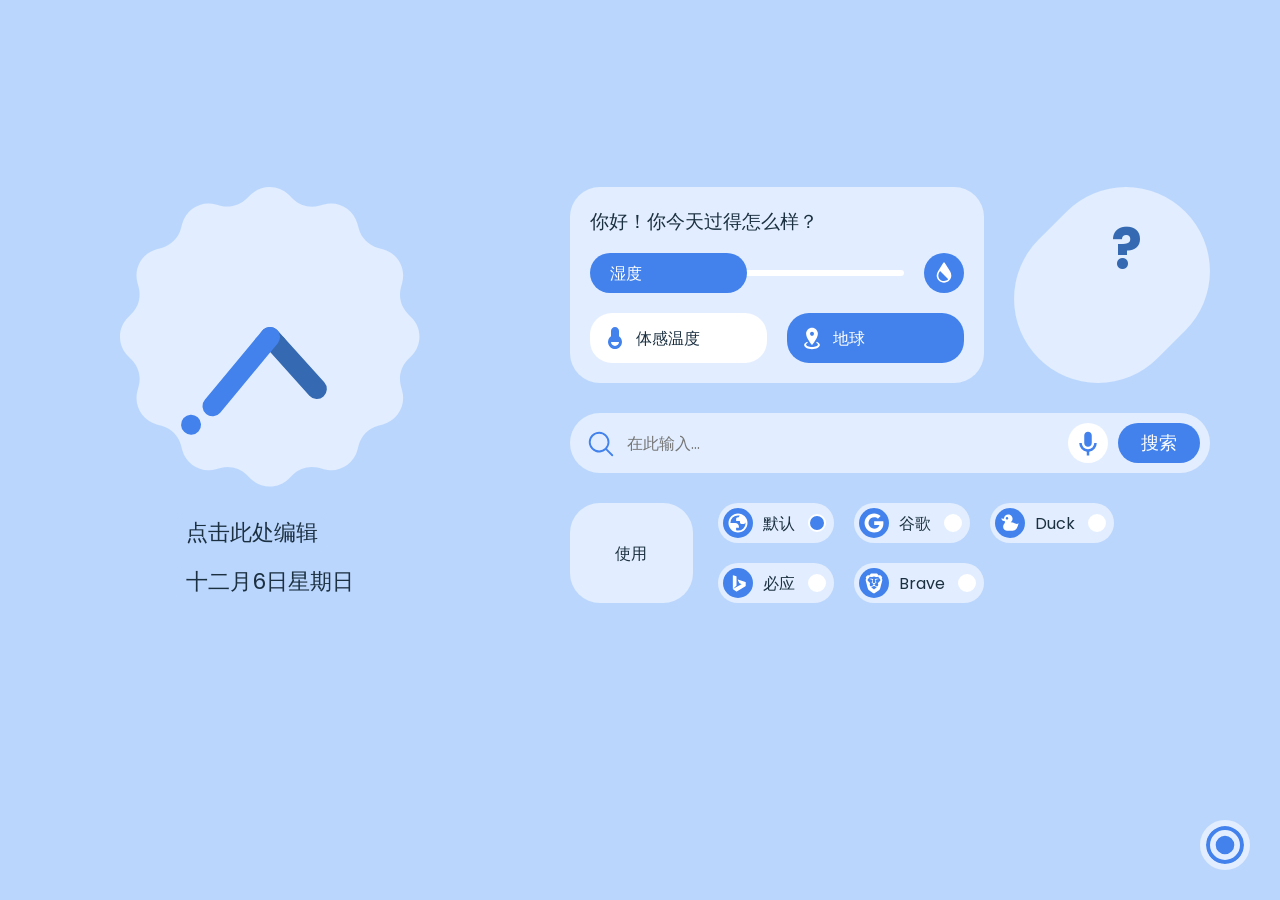
==== commit 314d24a0: "20250722143736 添加了跟随系统颜色的开关，设置默认语言为中文。" ====
--- a/index.html
+++ b/index.html
@@ -2667,6 +2667,19 @@
               <!-- ---🟡--- -->
               <div class="ttcont">
                 <div class="texts">
+                  <div class="bigText" id="enableAutoMode">跟随系统颜色</div>
+                  <div class="infoText" id="enableAutoModeInfo">
+                    启用跟随系统颜色
+                  </div>
+                </div>
+                <label class="switch">
+                  <input id="enableAutoModeCheckbox" type="checkbox" />
+                  <span class="toggle"></span>
+                </label>
+              </div>
+
+              <div class="ttcont" id="enableDarkModeDiv">
+                <div class="texts">
                   <div class="bigText" id="enableDarkMode">Dark Mode</div>
                   <div class="infoText" id="enableDarkModeInfo">
                     Enable dark mode themes
